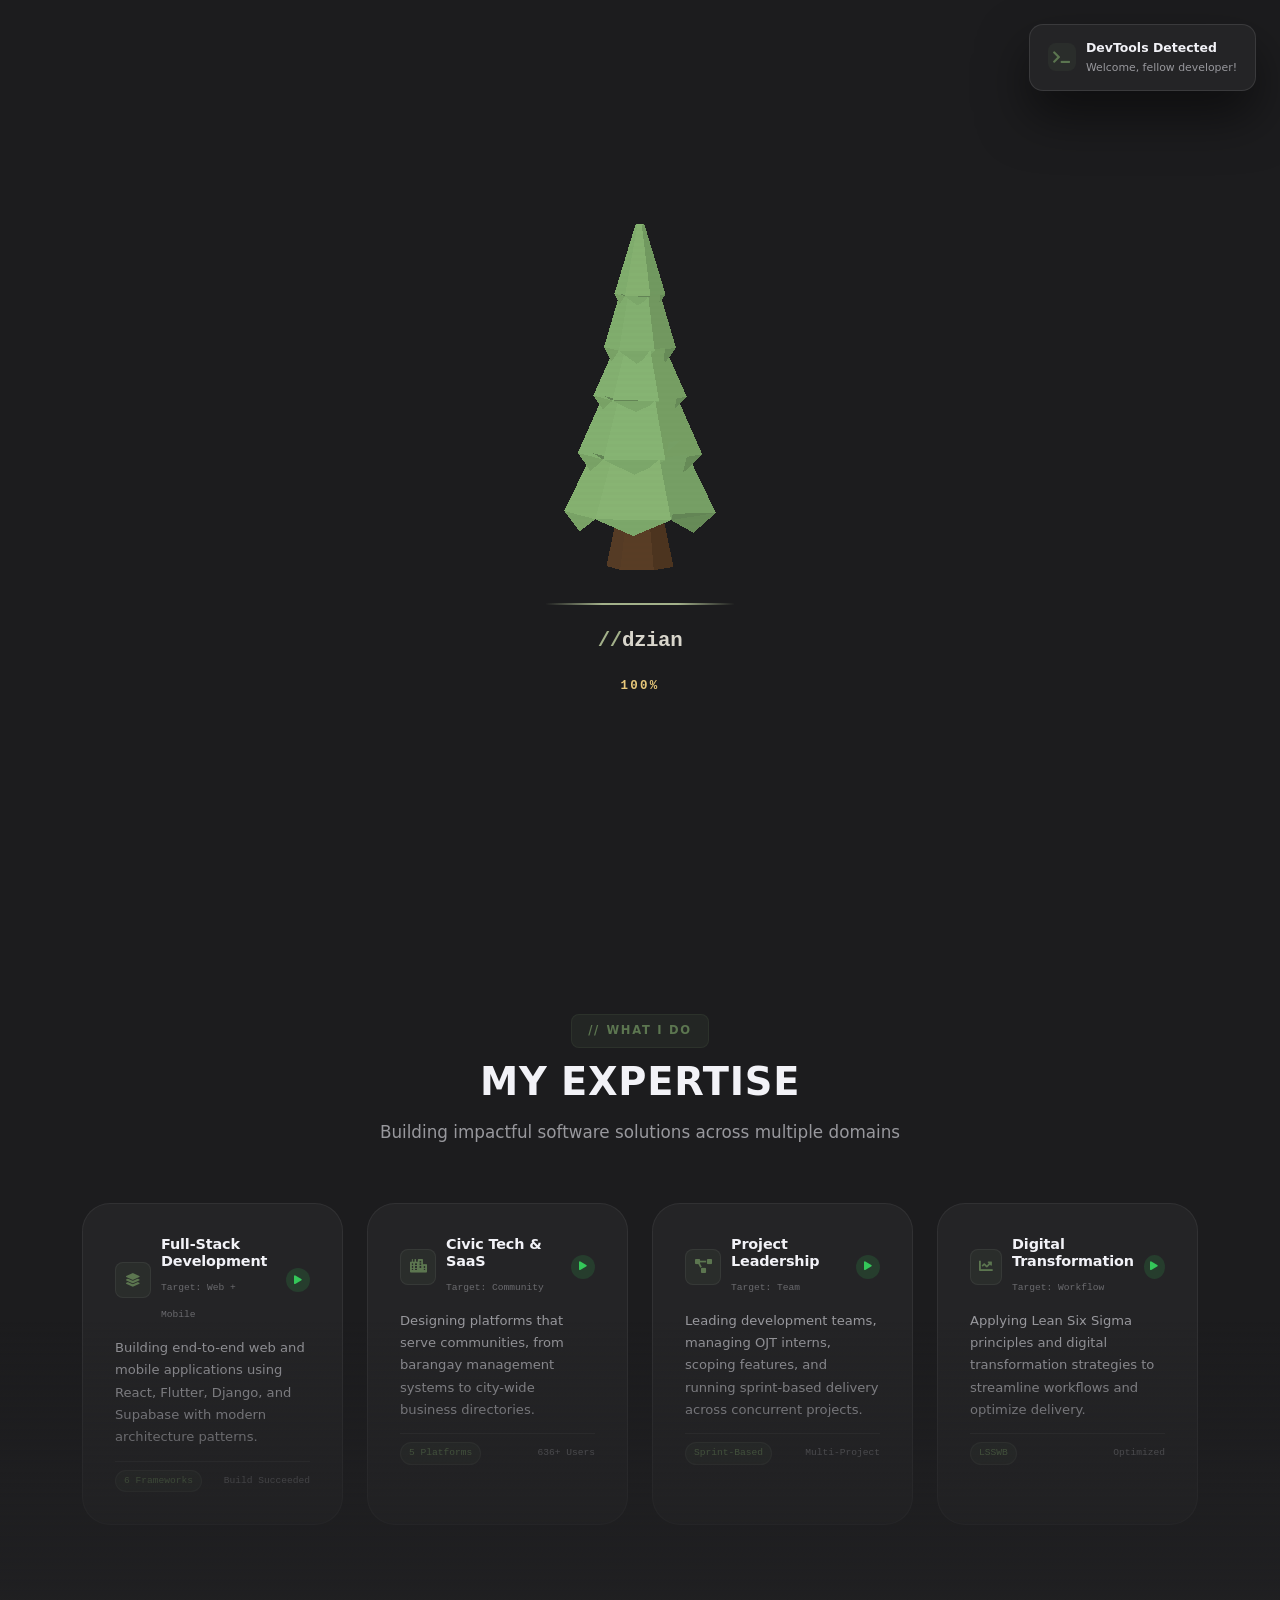
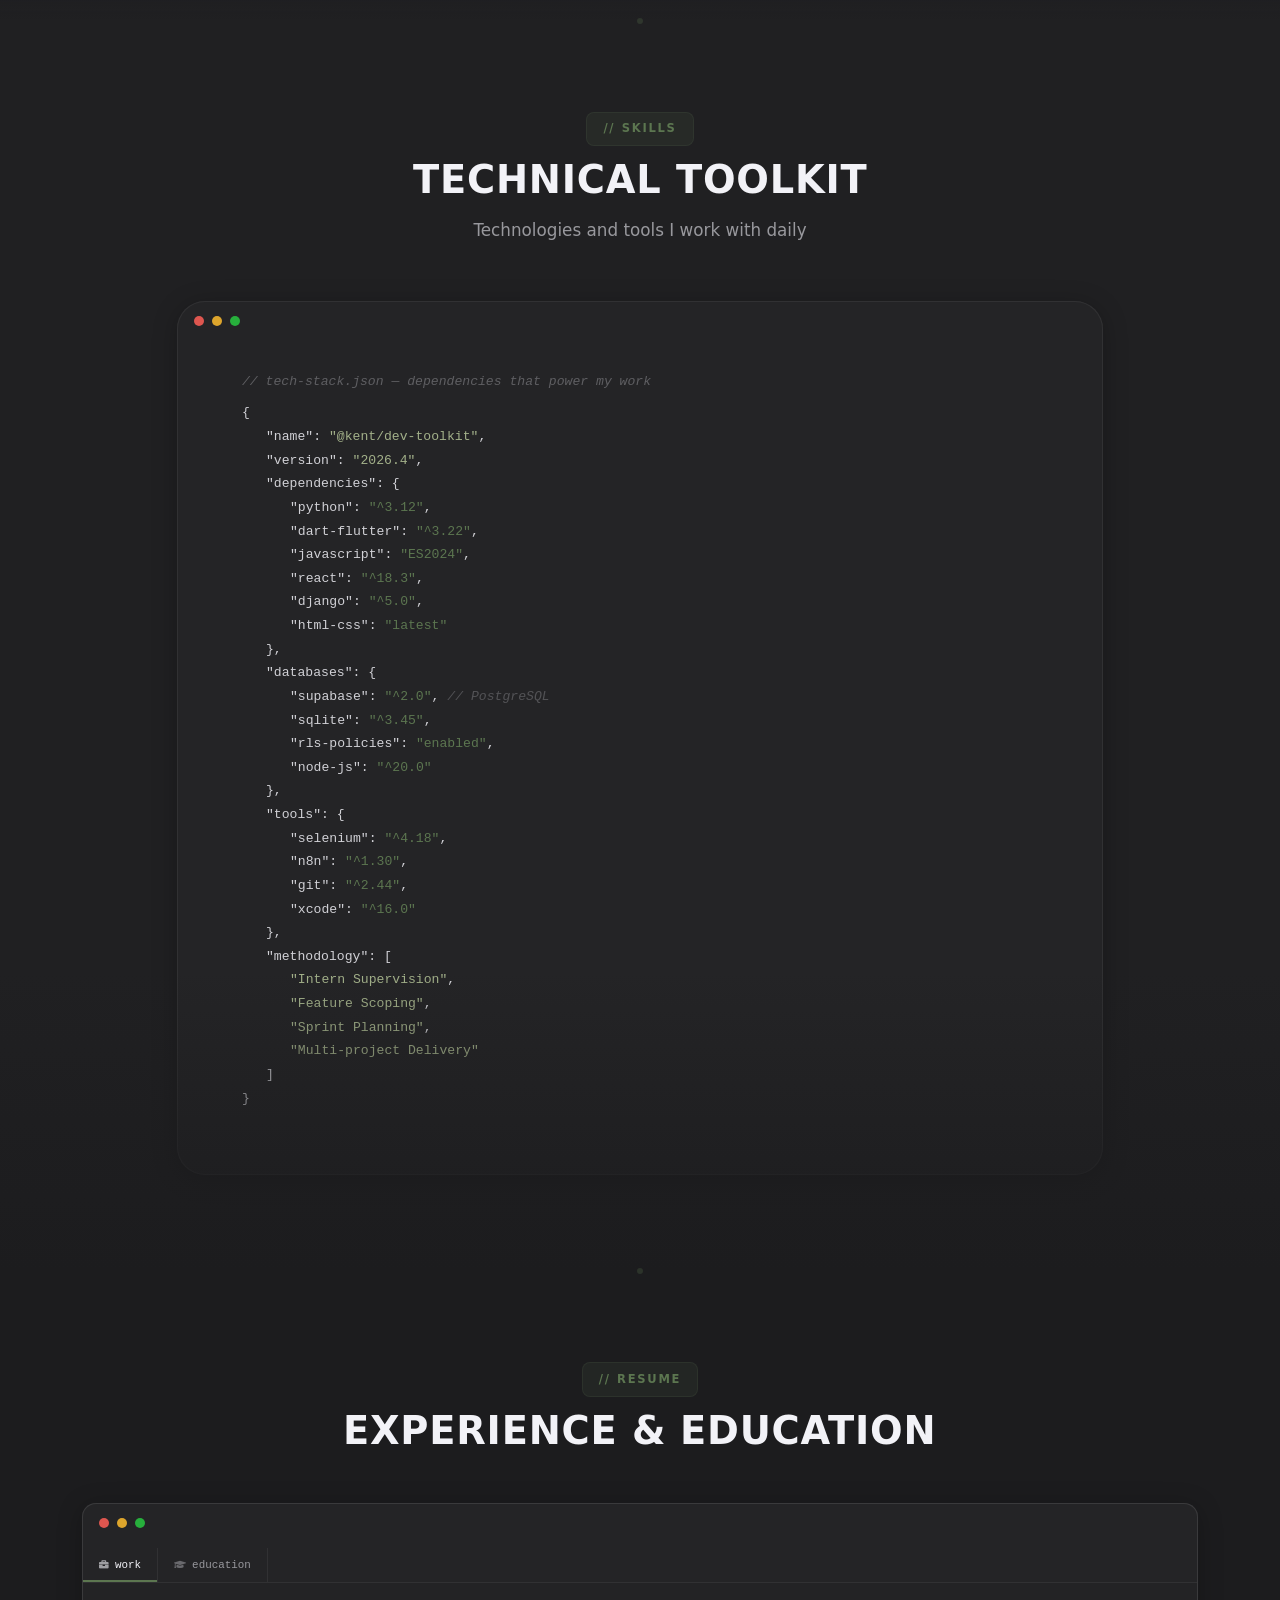
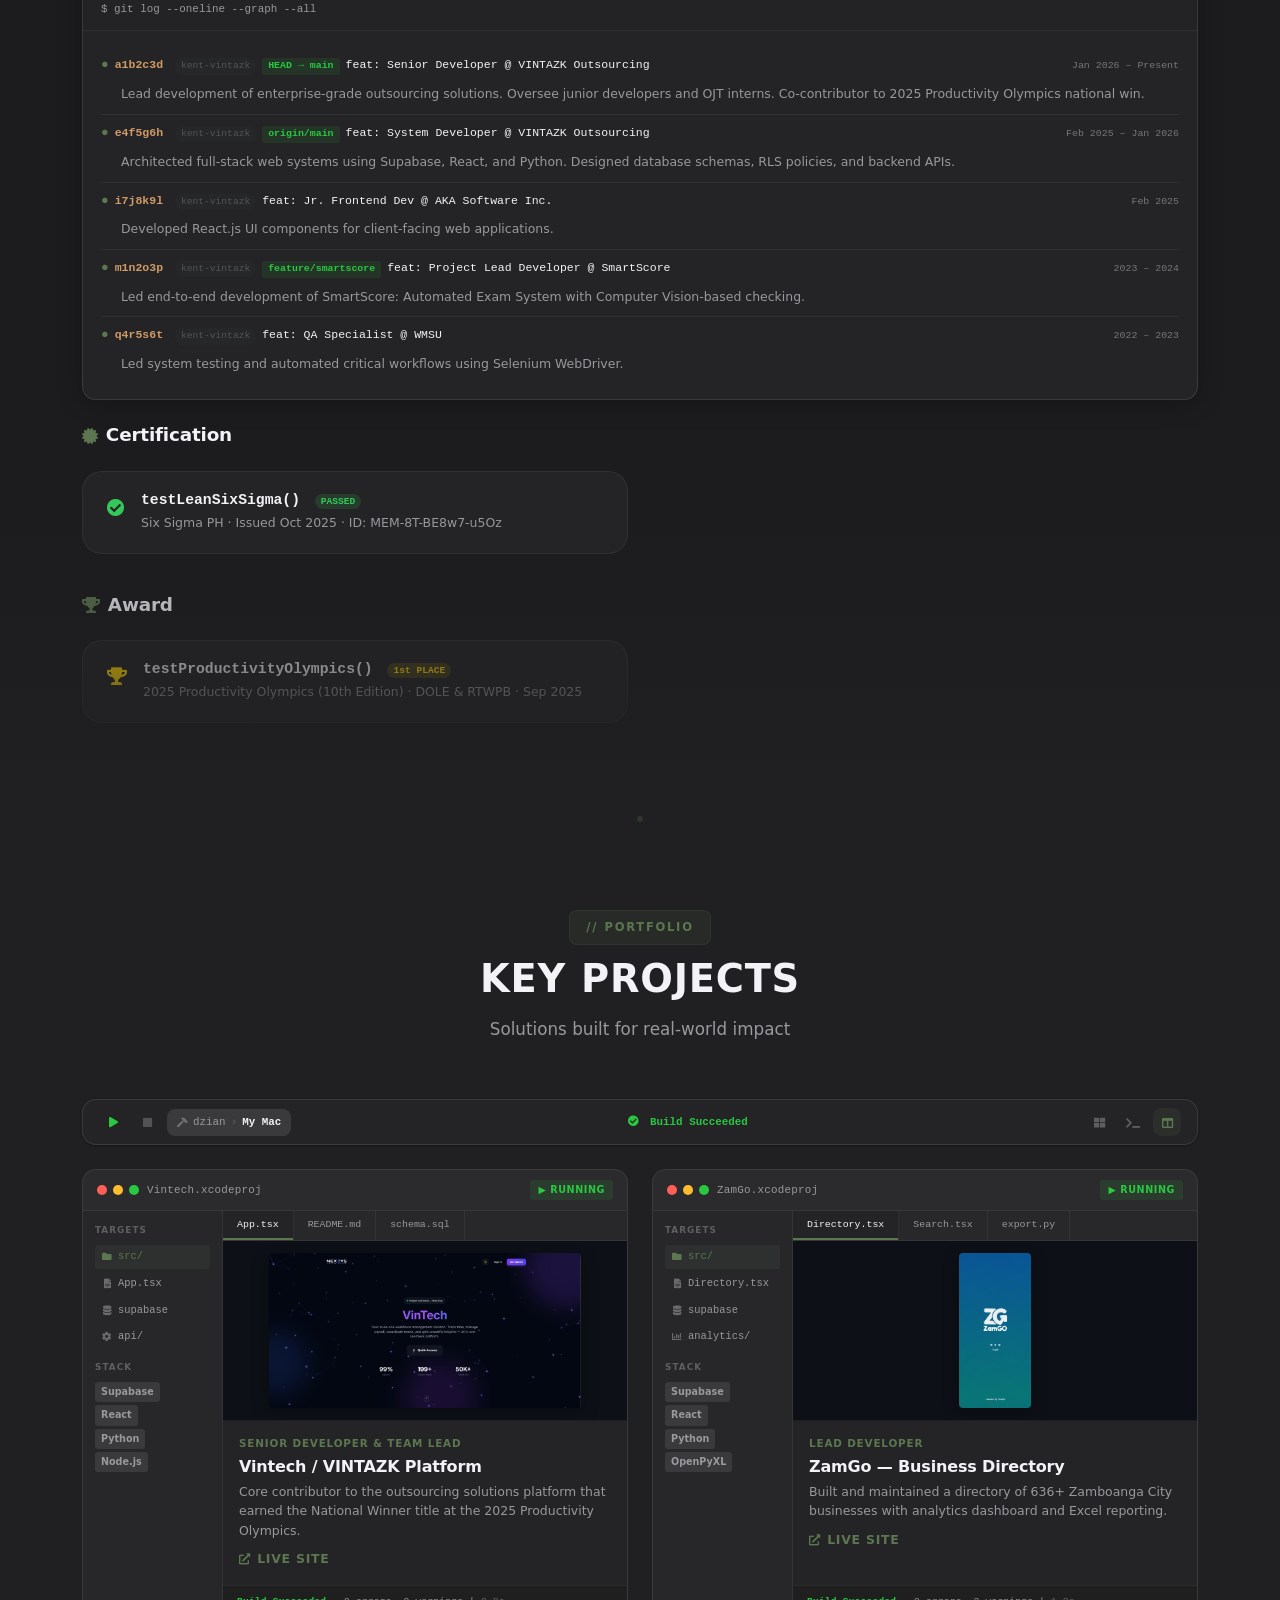
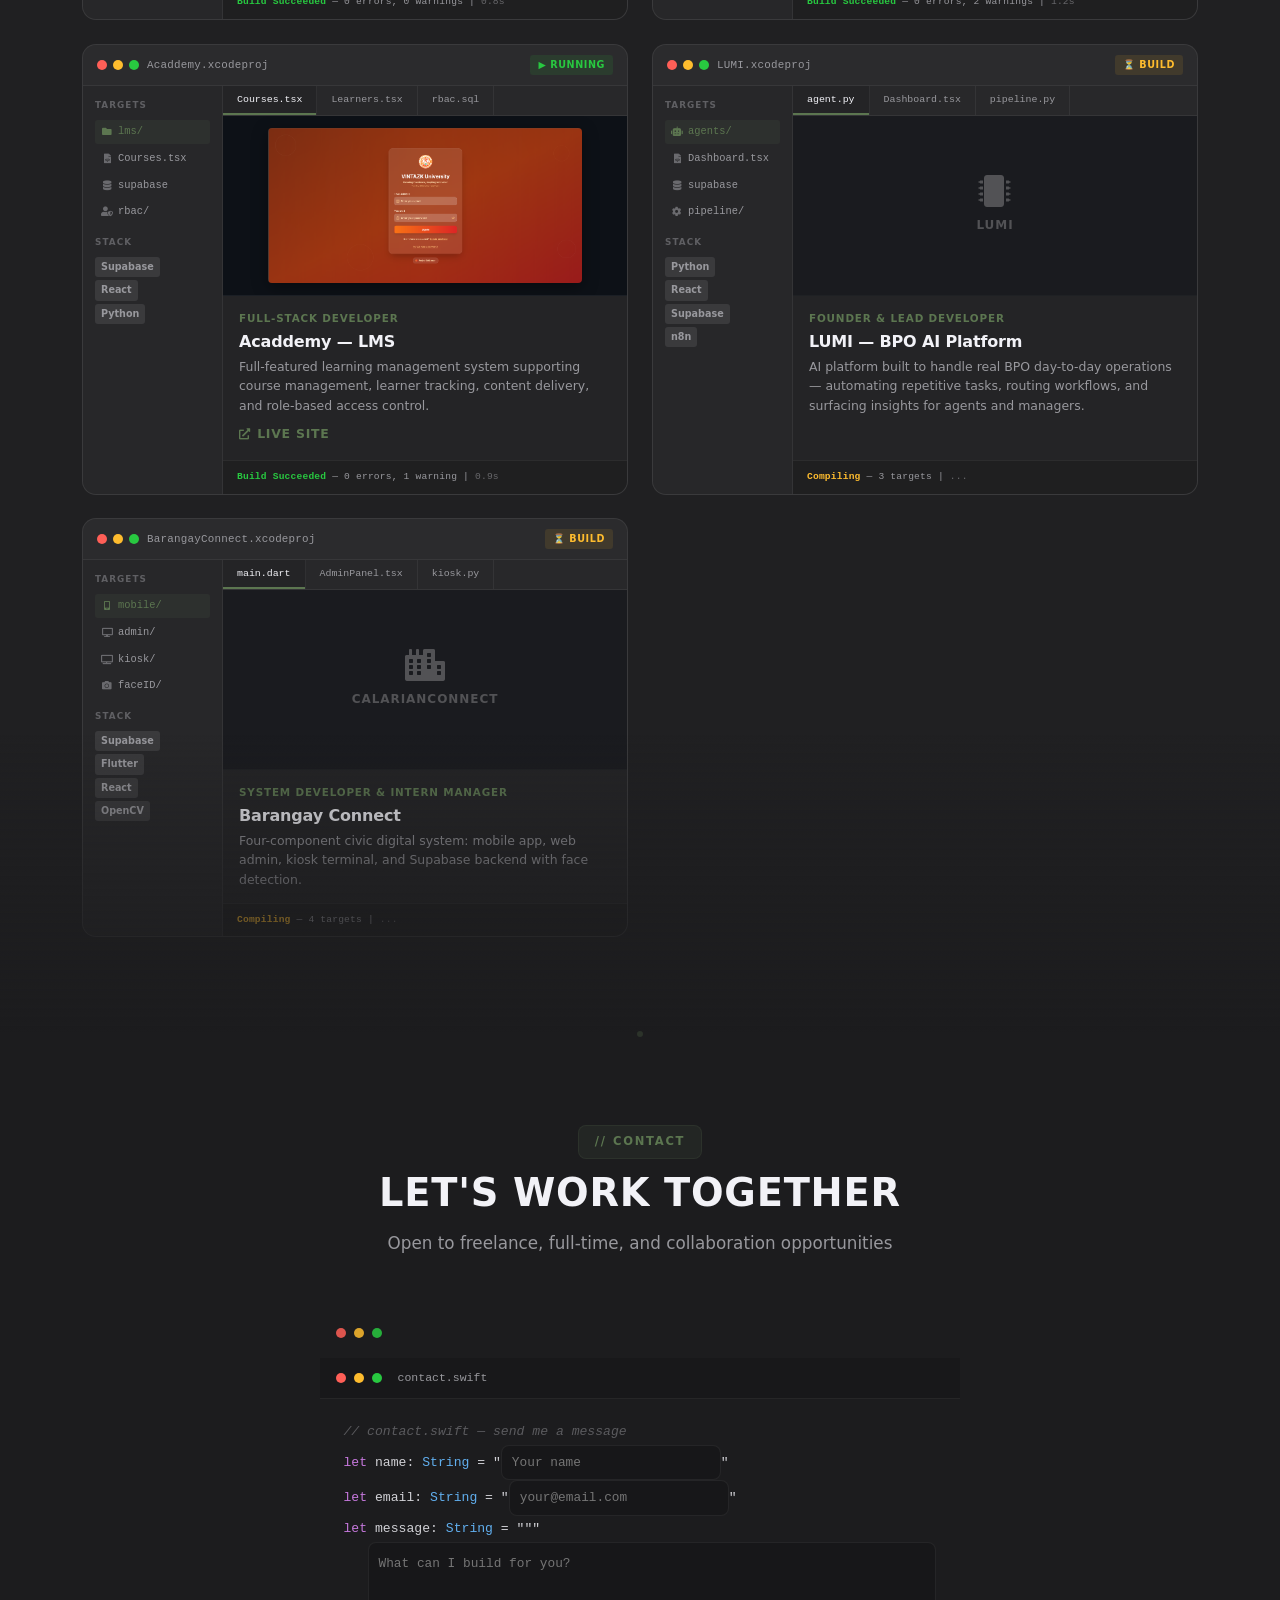
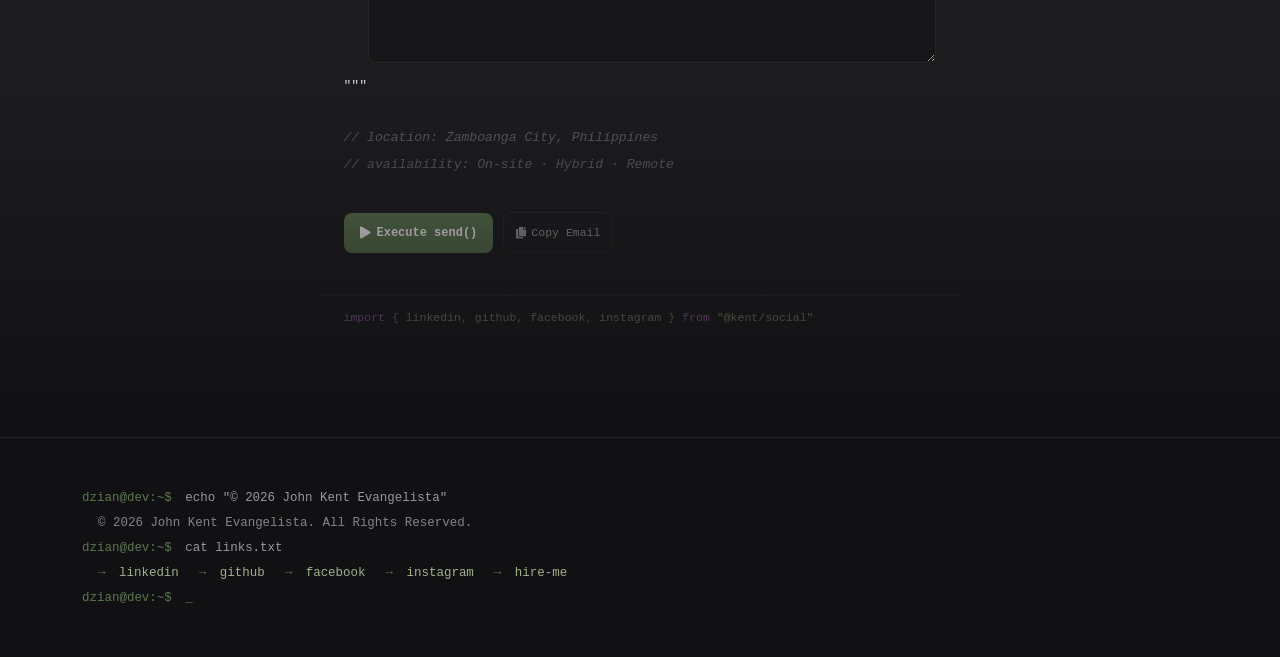
==== index.html @ de679738 "Journal: put the work in the chapter card, drop the clickable book Switched to the card version on t" ====
<!DOCTYPE html>
<html lang="en">

<head>
  <meta charset="UTF-8">
  <meta http-equiv="X-UA-Compatible" content="IE=edge">
  <meta name="viewport" content="width=device-width, initial-scale=1, minimum-scale=1.0, shrink-to-fit=no, viewport-fit=cover">
  <link rel="icon" type="image/svg+xml" href="favicon.svg">
  <title>John Kent Evangelista — Software Developer</title>
  <meta name="author" content="John Kent Evangelista">
  <meta name="description" content="Software Developer specializing in civic tech, SaaS, and digital transformation. Based in Zamboanga City, Philippines.">
  <meta name="referrer" content="strict-origin-when-cross-origin">

  <!-- Safari / iOS — status bar + URL bar color -->
  <meta name="theme-color" content="#1c1c1e" id="themeColor">
  <meta name="apple-mobile-web-app-status-bar-style" content="default">
  <meta http-equiv="Content-Security-Policy" content="default-src 'self' https:; style-src 'self' 'unsafe-inline' https://fonts.googleapis.com; script-src 'self' 'unsafe-inline' https://cdn.jsdelivr.net; font-src 'self' https://fonts.gstatic.com; img-src 'self' data: https:;">

  <!-- Fonts -->
  <link rel="preconnect" href="https://fonts.googleapis.com">
  <link rel="preconnect" href="https://fonts.gstatic.com" crossorigin>
  <link href="https://fonts.googleapis.com/css2?family=Inter:wght@300;400;500;600;700;800;900&display=swap" rel="stylesheet" media="print" onload="this.media='all'">

  <!-- Stylesheets -->
  <link rel="stylesheet" type="text/css" href="vendor/bootstrap/css/bootstrap.min.css" />
  <link rel="stylesheet" type="text/css" href="vendor/font-awesome/css/all.min.css" />
  <link rel="stylesheet" type="text/css" href="css/style.css">
  <!-- OpenGraph -->
  <meta property="og:title" content="John Kent Evangelista — Software Developer">
  <meta property="og:description" content="Building connected systems — civic tech, SaaS, and digital transformation. Based in Zamboanga City, Philippines.">
  <meta property="og:type" content="website">
  <meta property="og:url" content="https://dz1an.github.io/">
  <link rel="canonical" href="https://dz1an.github.io/">
  <meta property="og:image" content="https://dz1an.github.io/images/profile.png">
  <meta property="og:image:width" content="741">
  <meta property="og:image:height" content="685">
  <meta name="twitter:card" content="summary_large_image">
  <meta name="twitter:image" content="https://dz1an.github.io/images/profile.png">
  <meta name="twitter:title" content="John Kent Evangelista — //dzian">
  <meta name="twitter:description" content="Software Developer specializing in civic tech, SaaS, and digital transformation.">
  <!-- Structured data (schema.org Person) -->
  <script type="application/ld+json">
  {
    "@context": "https://schema.org",
    "@type": "Person",
    "name": "John Kent Evangelista",
    "jobTitle": "Software Developer",
    "url": "https://dz1an.github.io/",
    "image": "https://dz1an.github.io/images/profile.png",
    "address": {
      "@type": "PostalAddress",
      "addressLocality": "Zamboanga City",
      "addressCountry": "PH"
    },
    "sameAs": [
      "https://www.linkedin.com/in/john-kent-evangelista-lsswb-482435307/",
      "https://github.com/kent-vintazk",
      "https://www.facebook.com/tabibito12/",
      "https://www.instagram.com/dziannn/"
    ]
  }
  </script>
</head>

<body>

  <!-- Skip to content (keyboard accessibility) -->
  <a class="skip-link" href="#home">Skip to content</a>

  <!-- No-JS fallback: reveal the static page if the loader's JS never runs -->
  <noscript>
    <style>
      body:not(.loaded) { overflow: auto !important; }
      #preloader { display: none !important; }
    </style>
  </noscript>

  <!-- macOS Notification Toast -->
  <div class="mac-toast" id="macToast">
    <div class="mac-toast-icon"><i class="fas fa-check"></i></div>
    <div class="mac-toast-text">
      <span class="mac-toast-title" id="toastTitle">Success</span>
      <span class="mac-toast-sub" id="toastSub">Action completed</span>
    </div>
  </div>

  <!-- Scroll progress bar -->
  <div class="scroll-progress" id="scrollProgress"></div>

  <!-- Code scroll spy (desktop) -->
  <div class="scroll-spy-widget d-none d-xl-flex" id="scrollSpy">
    <span class="spy-comment">// viewing →</span>
    <span class="spy-section" id="spySection">#home</span>
    <span class="spy-line" id="spyLine">ln 1</span>
  </div>

  <!-- Custom cursor (desktop) — Xcode crosshair -->
  <div class="custom-cursor d-none d-lg-block" id="customCursor">
    <div class="xc-cursor" id="xcCursor">
      <!-- Crosshair lines -->
      <span class="xc-h"></span>
      <span class="xc-v"></span>
      <!-- Center dot -->
      <span class="xc-center"></span>
    </div>
    <!-- Coordinate label -->
    <div class="xc-label" id="xcLabel">0, 0</div>
  </div>

  <!-- Cursor glow (desktop) -->
  <div class="cursor-glow d-none d-lg-block"></div>

  <!-- Creative Mode 3D Canvas -->
  <canvas id="creativeCanvas"></canvas>

  <!-- Creative Mode — Scroll-driven Journey -->
  <div class="creative-hud" id="creativeHud">
    <!-- Fixed top bar -->
    <div class="creative-hud-top">
      <span class="creative-hud-brand"><span class="brand-slash">//</span>dzian</span>
      <div class="creative-hud-divider"></div>
      <button class="creative-hud-back" id="creativeBackBtn">
        <i class="fas fa-code"></i> Code Mode
      </button>
    </div>

    <!-- Scroll progress indicator -->
    <div class="creative-scroll-progress" id="creativeProgress"></div>

    <!-- Chapter progress dots -->
    <div class="creative-dots" id="creativeDots">
      <div class="creative-dot active" data-chapter="0"><span>Road</span></div>
      <div class="creative-dot" data-chapter="1"><span>Origin</span></div>
      <div class="creative-dot" data-chapter="2"><span>Camp</span></div>
      <div class="creative-dot" data-chapter="3"><span>Journal</span></div>
      <div class="creative-dot" data-chapter="4"><span>Waypoints</span></div>
      <div class="creative-dot" data-chapter="5"><span>Lights</span></div>
      <div class="creative-dot" data-chapter="6"><span>Tools</span></div>
      <div class="creative-dot" data-chapter="7"><span>Mark</span></div>
      <div class="creative-dot" data-chapter="8"><span>Rising</span></div>
      <div class="creative-dot" data-chapter="9"><span>Continue</span></div>
    </div>

    <!-- Fixed social + mute -->
    <div class="creative-hud-social">
      <button class="creative-mute-btn" id="forestMuteBtn" aria-label="Toggle sound">
        <i class="fas fa-volume-up"></i>
      </button>
      <a href="https://www.linkedin.com/in/john-kent-evangelista-lsswb-482435307/" target="_blank" rel="noopener noreferrer" aria-label="LinkedIn"><i class="fab fa-linkedin-in"></i></a>
      <a href="https://github.com/kent-vintazk" target="_blank" rel="noopener noreferrer" aria-label="GitHub"><i class="fab fa-github"></i></a>
    </div>
    <div class="creative-hud-stats" id="creativeStats">
      <span class="hint-fine">scroll to walk</span>
      <span class="hint-coarse">swipe to walk</span>
      <span class="hint-fine">click the ground — plant a tree</span>
      <span class="hint-coarse">tap the ground — plant a tree</span>
    </div>
    <div class="creative-music-credit">
      <span class="credit-icon"><i class="fas fa-music"></i></span> Music by <a href="https://www.youtube.com/watch?v=pM_yiZyC4dU" target="_blank" rel="noopener noreferrer" style="color: inherit; text-decoration: underline; text-decoration-color: rgba(163,177,138,0.2); pointer-events: auto;">Alex-Productions</a>
      <span aria-hidden="true"> · </span>
      <span class="credit-icon"><i class="fas fa-tree"></i></span> 3D models by <a href="https://kenney.nl" target="_blank" rel="noopener noreferrer" style="color: inherit; text-decoration: underline; text-decoration-color: rgba(163,177,138,0.2); pointer-events: auto;">Kenney</a> (CC0)
    </div>

    <!-- Scroll container — drives the 3D camera -->
    <div class="creative-scroll" id="creativeScroll">

      <!-- Ch 0: The Road -->
      <div class="creative-chapter" data-chapter="0">
        <div class="chapter-content chapter-left">
          <span class="chapter-label">001 / The Road</span>
          <h2>The Road<br>Ahead</h2>
          <p>This trail is my work, laid out end to end. Every lantern ahead is something real — a system somebody uses on an ordinary Tuesday. Walk with me.</p>
          <span class="chapter-scroll-cue"><i class="fas fa-chevron-down"></i> Scroll to walk the path</span>
        </div>
      </div>

      <!-- Ch 1: Origin -->
      <div class="creative-chapter" data-chapter="1">
        <div class="chapter-content chapter-right">
          <span class="chapter-label">002 / Origin</span>
          <h2>Where the<br>Path Began</h2>
          <p>Zamboanga City, and a computer science degree from WMSU. I build for the places big software companies skip — small teams, local offices, people doing real work on thin budgets. That's still the whole idea.</p>
        </div>
      </div>

      <!-- Ch 2: The Rest -->
      <div class="creative-chapter" data-chapter="2">
        <div class="chapter-content chapter-left">
          <span class="chapter-label">003 / Camp</span>
          <h2>The Resting<br>Place</h2>
          <p>This is camp — where the work actually happens. Full-stack: the database, the logic, and the screen someone taps at eight in the morning. I stay until the thing runs without me.</p>
        </div>
      </div>

      <!-- Ch 3: The Journal -->
      <div class="creative-chapter" data-chapter="3">
        <div class="chapter-content chapter-right">
          <span class="chapter-label">004 / The Journal</span>
          <h2>The<br>Journal</h2>
          <p>I measure the work before writing any code — where the hours go, which step everyone dreads. Every entry reads the same way.</p>
          <ul class="jlist">
            <li><b>ZamGo</b><span>Nobody could find local businesses</span><em>636+ indexed, searchable by category</em></li>
            <li><b>Vintech</b><span>The day ran on scattered sheets</span><em>One platform the team runs on</em></li>
            <li><b>Vintazk University</b><span>Training nobody could track</span><em>Courses, progress and proof in one place</em></li>
            <li><b>SmartScore</b><span>Exam papers checked by hand</span><em>A camera reads the sheet and scores it</em></li>
            <li><b>LUMI</b><span>Still being written</span><em>In development</em></li>
          </ul>
        </div>
      </div>

      <!-- Ch 4: First Waypoints -->
      <div class="creative-chapter" data-chapter="4">
        <div class="chapter-content chapter-left">
          <span class="chapter-label">005 / Waypoints</span>
          <h2>First<br>Waypoints</h2>
          <p>Vintech — the outsourcing platform my team runs its day on. ZamGo — a directory of 636+ local businesses people actually search. Both are in daily use. Neither is a demo.</p>
          <div class="chapter-links">
            <a href="https://app.vintech.vintazk.com" target="_blank" rel="noopener noreferrer"><i class="fas fa-external-link-alt"></i> Vintech</a>
            <a href="https://zamgo.vintazk.com" target="_blank" rel="noopener noreferrer"><i class="fas fa-external-link-alt"></i> ZamGo</a>
          </div>
        </div>
      </div>

      <!-- Ch 5: More Light -->
      <div class="creative-chapter" data-chapter="5">
        <div class="chapter-content chapter-right">
          <span class="chapter-label">006 / Light</span>
          <h2>More Light<br>in the Dark</h2>
          <p>Vintazk University for training. Barangay Connect for local government requests. SmartScore for AI-assisted grading. Different problems, one goal every time: fewer forms, faster answers.</p>
        </div>
      </div>

      <!-- Ch 6: Tools -->
      <div class="creative-chapter" data-chapter="6">
        <div class="chapter-content chapter-left">
          <span class="chapter-label">007 / Tools</span>
          <h2>What I Carry<br>With Me</h2>
          <p>React, Supabase, Python, Flutter, Node. I pick tools a small team can still maintain after I hand the keys over. Nothing here was chosen to look impressive on a slide.</p>
        </div>
      </div>

      <!-- Ch 7: The Mark -->
      <div class="creative-chapter" data-chapter="7">
        <div class="chapter-content chapter-center">
          <span class="chapter-label">008 / The Mark</span>
          <h2>A Mark Left<br>Behind</h2>
          <p>2025 Productivity Olympics — National Winner, with the VINTAZK team. That's the trophy on the cairn beside you. It went to a system people use, which is the only kind worth building.</p>
          <div class="chapter-links">
            <a href="https://www.linkedin.com/pulse/zampen-pride-vintazk-outsourcing-triumphs-2025-productivity-4fjdc/" target="_blank" rel="noopener noreferrer"><i class="fab fa-linkedin-in"></i> Read the Story</a>
          </div>
        </div>
      </div>

      <!-- Ch 8: Rising -->
      <div class="creative-chapter" data-chapter="8">
        <div class="chapter-content chapter-right">
          <span class="chapter-label">009 / Rising</span>
          <h2>Rising<br>Above</h2>
          <p>Executive education in digital transformation at the <strong>Asian Institute of Management</strong> — learning to speak the language of the people who decide whether good software ever gets built. Look back from up here and the whole trail is lit.</p>
        </div>
      </div>

      <!-- Ch 9: Continue -->
      <div class="creative-chapter" data-chapter="9">
        <div class="chapter-content chapter-center">
          <span class="chapter-label">010 / Continue</span>
          <h2>The Journey<br>Continues</h2>
          <p>One lantern on this trail is still dark: <strong>LUMI</strong>, in development. There's always another place that needs light — and the next lantern out here could be yours.</p>
          <div class="chapter-cta">
            <a href="main.html" class="creative-cta-btn"><i class="fas fa-arrow-right"></i> Continue to My Main Site</a>
            <a href="#projects" class="creative-cta-outline" id="creativeProjectsBtn"><i class="fas fa-briefcase"></i> View Portfolio</a>
          </div>
        </div>
      </div>

    </div>
  </div>

  <!-- Branded arrival — the pine grows as the site loads, then the curtain lifts -->
  <div id="preloader" aria-hidden="true">
    <div class="pine-loader">
      <div class="pl-mark">
        <!-- The Kenney pine itself, baked to flat SVG facets by
             tools/bake-props/bake-mark.js — same model as the forest, so the
             loader mark and the world are literally the same tree. -->
        <img class="pl-pine pl-pine-base" src="images/mark-pine.svg" alt="" decoding="async">
        <img class="pl-pine pl-pine-fill" id="plFill" src="images/mark-pine.svg" alt="" decoding="async">
        <span class="pl-ff pl-ff1"></span>
        <span class="pl-ff pl-ff2"></span>
      </div>
      <div class="pl-ground" id="plGround"></div>
      <div class="pl-brand"><span class="pl-slash">//</span>dzian</div>
      <div class="pl-pct" id="plPct">0%</div>
    </div>
  </div>

  <!-- Navbar -->
  <nav class="navbar navbar-expand-lg" id="mainNav">
    <div class="container">
      <a class="navbar-brand" href="#home"><span class="brand-slash">//</span>dzian</a>
      <div class="d-flex align-items-center gap-2 order-lg-3">
        <button class="sound-toggle" id="soundToggle" aria-label="Toggle sound">
          <i class="fas fa-volume-up"></i>
        </button>
        <button class="theme-toggle" id="themeToggle" aria-label="Toggle creative mode">
          <span class="toggle-track">
            <span class="toggle-thumb">
              <i class="fas fa-tree icon-sun"></i>
              <i class="fas fa-code icon-moon"></i>
            </span>
          </span>
          <span class="toggle-aftershock" id="toggleAftershock"></span>
        </button>
        <button class="navbar-toggler" type="button" data-bs-toggle="collapse" data-bs-target="#navbarNav"
          aria-controls="navbarNav" aria-expanded="false" aria-label="Toggle navigation">
          <span class="hamburger-lines">
            <span></span>
            <span></span>
            <span></span>
          </span>
        </button>
      </div>
      <div class="collapse navbar-collapse justify-content-center" id="navbarNav">
        <ul class="navbar-nav mx-auto mb-2 mb-lg-0">
          <li class="nav-item"><a class="nav-link active" href="#home">Home</a></li>
          <li class="nav-item"><a class="nav-link" href="#about">About</a></li>
          <li class="nav-item"><a class="nav-link" href="#expertise">Expertise</a></li>
          <li class="nav-item"><a class="nav-link" href="#skills">Skills</a></li>
          <li class="nav-item"><a class="nav-link" href="#resume">Resume</a></li>
          <li class="nav-item"><a class="nav-link" href="#projects">Projects</a></li>
          <li class="nav-item"><a class="nav-link" href="#contact">Contact</a></li>
          <li class="nav-item"><a class="nav-link" href="main.html">Hire Me</a></li>
        </ul>
        <a href="#contact" class="nav-cta magnetic-btn d-none d-lg-inline-block">Let's Talk</a>
      </div>
    </div>
  </nav>

  <!-- Hero Section — Bento Grid Dashboard -->
  <section id="home" class="hero">
    <!-- Particle canvas -->
    <canvas id="particleCanvas"></canvas>
    <!-- Animated mesh background -->
    <div class="hero-bg-mesh">
      <div class="blob blob-1"></div>
      <div class="blob blob-2"></div>
      <div class="blob blob-3"></div>
    </div>

    <div class="container">
      <div class="bento-mega-card mac-window ide-hero">
      <div class="ide-hero-layout">
        <!-- IDE Titlebar -->
        <div class="ide-titlebar">
          <div class="xcode-dots">
            <span class="xcode-dot xcode-dot-red"></span>
            <span class="xcode-dot xcode-dot-yellow"></span>
            <span class="xcode-dot xcode-dot-green"></span>
          </div>
          <span class="ide-filename">dzian.xcworkspace</span>
          <button class="xcode-badge ide-run-btn" id="ideRunBtn" title="Run the forest"><i class="fas fa-play"></i> Build & Run</button>
        </div>

        <!-- IDE Body -->
        <div class="ide-body">
          <!-- LEFT: Sidebar -->
          <div class="ide-sidebar">
            <div class="ide-sidebar-section">
              <div class="xcode-sidebar-label">PROJECT</div>
              <div class="xcode-file active"><i class="fas fa-folder"></i> dzian/</div>
            </div>
            <div class="ide-profile-thumb">
              <img src="images/profile.png" alt="John Kent Evangelista" loading="lazy">
            </div>
            <div class="ide-sidebar-section">
              <div class="xcode-sidebar-label">NAVIGATOR</div>
              <div class="xcode-file"><i class="fas fa-user"></i> about.md</div>
              <div class="xcode-file active"><i class="fas fa-file-code"></i> README.md</div>
              <div class="xcode-file"><i class="fas fa-briefcase"></i> projects/</div>
              <div class="xcode-file"><i class="fas fa-envelope"></i> contact.swift</div>
              <div class="xcode-file ide-forest-file"><i class="fas fa-tree" style="color:#5C7650"></i> forest.js</div>
            </div>
            <div class="ide-sidebar-section">
              <div class="xcode-sidebar-label">LINKS</div>
              <a href="https://www.linkedin.com/in/john-kent-evangelista-lsswb-482435307/" target="_blank" rel="noopener noreferrer" class="xcode-file ide-link"><i class="fab fa-linkedin-in"></i> LinkedIn</a>
              <a href="https://github.com/kent-vintazk" target="_blank" rel="noopener noreferrer" class="xcode-file ide-link"><i class="fab fa-github"></i> GitHub</a>
              <a href="https://www.facebook.com/tabibito12/" target="_blank" rel="noopener noreferrer" class="xcode-file ide-link"><i class="fab fa-facebook-f"></i> Facebook</a>
              <a href="https://www.instagram.com/dziannn/" target="_blank" rel="noopener noreferrer" class="xcode-file ide-link"><i class="fab fa-instagram"></i> Instagram</a>
            </div>
            <div class="ide-sidebar-section">
              <button id="downloadCVButton" class="cv-button magnetic-btn ide-cv-btn"><i class="fas fa-download"></i> Resume.pdf</button>
            </div>
          </div>

          <!-- CENTER: Editor -->
          <div class="ide-main">
            <div class="xcode-tabs" role="tablist" aria-label="Editor files">
              <span class="xcode-tab active" data-tab="readme" id="tab-readme" role="tab" tabindex="0" aria-selected="true" aria-controls="tabReadme">README.md</span>
              <span class="xcode-tab" data-tab="skills" id="tab-skills" role="tab" tabindex="-1" aria-selected="false" aria-controls="tabSkills">skills.json</span>
              <span class="xcode-tab" data-tab="forest" id="tab-forest" role="tab" tabindex="-1" aria-selected="false" aria-controls="tabForest"><i class="fas fa-tree" style="color:#5C7650;font-size:0.6rem;margin-right:3px"></i> forest.js</span>
              <span class="xcode-tab" data-tab="debug" id="tab-debug" role="tab" tabindex="-1" aria-selected="false" aria-controls="tabDebug"><i class="fas fa-bug" style="color:#FF6B6B;font-size:0.6rem;margin-right:3px"></i> debug.js</span>
            </div>
            <!-- Breadcrumb -->
            <div class="ide-breadcrumb" id="ideBreadcrumb">
              <span>dzian</span> <span class="ide-bc-sep">&rsaquo;</span>
              <span>src</span> <span class="ide-bc-sep">&rsaquo;</span>
              <span class="ide-bc-active" id="ideBcFile">README.md</span>
            </div>

            <!-- Tab: README.md -->
            <div class="ide-editor ide-tab-panel active" id="tabReadme" role="tabpanel" tabindex="0" aria-labelledby="tab-readme">
              <div class="ide-comment">// dzian — README.md</div>
              <div class="hero-badge"><span class="pulse-dot"></span> Open to Opportunities</div>
              <h1><span class="name-gradient text-scramble glitch-text" data-text="John Kent">John Kent</span><br><span class="text-scramble glitch-text" data-text="Evangelista">Evangelista</span></h1>
              <p class="credential">LSSWB &mdash; Lean Six Sigma White Belt</p>
              <p class="hero-summary">Results-driven Software Developer building civic tech platforms, SaaS systems, and business directory solutions for VINTAZK Outsourcing.</p>
              <div class="hero-buttons">
                <a href="#projects" class="btn-primary-custom magnetic-btn">View My Work <i class="fas fa-arrow-right"></i></a>
                <a href="#contact" class="btn-outline-custom magnetic-btn">Get in Touch</a>
              </div>
            </div>

            <!-- Tab: skills.json (mini version) -->
            <div class="ide-editor ide-tab-panel" id="tabSkills" style="display:none" role="tabpanel" tabindex="0" aria-labelledby="tab-skills">
              <div class="ide-comment">// dzian — skills.json</div>
              <pre class="ide-code-block">{
  "languages": ["Python", "JavaScript", "Dart"],
  "frameworks": ["React", "Django", "Flutter"],
  "databases": ["Supabase", "PostgreSQL", "SQLite"],
  "tools": ["Git", "Xcode", "n8n", "Selenium"]
}</pre>
            </div>

            <!-- Tab: forest.js (THE CODE FOR THE FOREST) -->
            <div class="ide-editor ide-tab-panel" id="tabForest" style="display:none" role="tabpanel" tabindex="0" aria-labelledby="tab-forest">
              <div class="ide-comment">// forest.js — the code that builds my world</div>
              <pre class="ide-code-block"><span class="code-keyword">import</span> { Scene, Forest, Camp } <span class="code-keyword">from</span> <span class="code-string">"three"</span>;

<span class="code-keyword">const</span> <span class="code-fn">world</span> = <span class="code-keyword">new</span> Scene({
  terrain:   <span class="code-string">"moonlit forest"</span>,
  path:      <span class="code-string">"winding trail"</span>,
  mood:      <span class="code-string">"fireflies"</span>
});

world.<span class="code-fn">add</span>(Camp, {
  tent:      <span class="code-keyword">true</span>,
  campfire:  <span class="code-string">"glowing"</span>,
  bedroll:   <span class="code-keyword">true</span>
});

world.<span class="code-fn">add</span>(Lanterns, [
  <span class="code-string">"Vintech"</span>, <span class="code-string">"ZamGo"</span>, <span class="code-string">"Vintazk Uni"</span>,
  <span class="code-string">"Barangay Connect"</span>, <span class="code-string">"SmartScore"</span>
]);

world.<span class="code-fn">add</span>(Fireflies, [
  <span class="code-string">"React"</span>, <span class="code-string">"Supabase"</span>, <span class="code-string">"Python"</span>,
  <span class="code-string">"Flutter"</span>, <span class="code-string">"Node.js"</span>, <span class="code-string">"Django"</span>
]);

<span class="code-comment">// Press Build & Run to enter the forest →</span>
world.<span class="code-fn">render</span>();</pre>
              <div class="forest-run-prompt">
                <span class="forest-run-hint"><i class="fas fa-play" style="color:#34C759"></i> Press <kbd>&#9654; Build & Run</kbd> in the toolbar or <kbd>Cmd+/</kbd> to execute</span>
              </div>
            </div>

            <!-- Tab: debug.js (THE PUZZLE) -->
            <div class="ide-editor ide-tab-panel" id="tabDebug" style="display:none" role="tabpanel" tabindex="0" aria-labelledby="tab-debug">
              <div class="ide-comment">// debug.js — Can you fix the bug?</div>
              <div class="ide-comment">// This function should return "Hello, World!"</div>
              <div class="ide-comment">// but something is wrong. Fix it below.</div>
              <pre class="ide-code-block debug-code"><span class="code-keyword">function</span> <span class="code-fn">greet</span>() {
  <span class="code-keyword">const</span> message = <span class="code-string">"Hello, "</span> + <span class="code-string">"World"</span>
  <span class="code-keyword">return</span> message<span class="code-error">;</span>
}

<span class="code-comment">// Expected output: "Hello, World!"</span>
<span class="code-comment">// Actual output:   "Hello, World"</span>
<span class="code-comment">// What's the missing character?</span></pre>
              <div class="debug-prompt">
                <label class="debug-label"><i class="fas fa-terminal"></i> Fix: type the missing character</label>
                <div class="debug-input-row">
                  <input type="text" class="debug-input" id="debugInput" placeholder='Type your answer...' maxlength="5" autocomplete="off" spellcheck="false">
                  <button class="debug-submit" id="debugSubmit"><i class="fas fa-play"></i> Run</button>
                </div>
                <div class="debug-result" id="debugResult"></div>
              </div>
            </div>

            <!-- Status bar -->
            <div class="ide-statusbar" id="ideStatusbar">
              <span><i class="fas fa-code-branch"></i> main</span>
              <span id="ideErrors"><i class="fas fa-check-circle"></i> 0 errors</span>
              <span>UTF-8</span>
              <span>Ln 1, Col 1</span>
            </div>
          </div>

          <!-- RIGHT: Inspector -->
          <div class="ide-inspector">
            <div class="xcode-sidebar-label">INSPECTOR</div>
            <div class="ide-metric">
              <div class="ide-metric-value count-up" data-target="10" data-suffix="+">0</div>
              <div class="ide-metric-label">Projects</div>
            </div>
            <div class="ide-metric">
              <div class="ide-metric-value count-up" data-target="636" data-suffix="+">0</div>
              <div class="ide-metric-label">Businesses Indexed</div>
            </div>
            <div class="ide-metric">
              <div class="ide-metric-value">1st</div>
              <div class="ide-metric-label">National</div>
            </div>
            <div class="ide-inspector-divider"></div>
            <div class="ide-award">
              <span class="badge-icon icon-trophy"><i class="fas fa-trophy"></i></span>
              <div>
                <div class="bento-award-title">National Winner</div>
                <div class="bento-award-sub">2025 Productivity Olympics</div>
              </div>
            </div>
            <div class="ide-inspector-divider"></div>
            <div class="xcode-sidebar-label">FRAMEWORKS</div>
            <div class="ide-frameworks">
              <span class="skill-tag">Python</span>
              <span class="skill-tag">Flutter</span>
              <span class="skill-tag">React</span>
              <span class="skill-tag">Django</span>
              <span class="skill-tag">Supabase</span>
              <span class="skill-tag">Node.js</span>
              <span class="skill-tag">Xcode</span>
            </div>
            <div class="ide-inspector-divider"></div>
            <div class="ide-location"><i class="fas fa-map-marker-alt"></i> Zamboanga City, PH</div>
          </div>
        </div>

        <!-- Mobile-only header (hidden on desktop) -->
        <div class="ide-mobile-header d-lg-none">
          <img src="images/profile.png" alt="John Kent" class="ide-mobile-avatar" loading="lazy">
          <div class="ide-mobile-info">
            <h4>John Kent Evangelista</h4>
            <div class="about-location"><i class="fas fa-map-marker-alt"></i> Zamboanga City, PH</div>
          </div>
          <div class="ide-mobile-social">
            <a href="https://www.linkedin.com/in/john-kent-evangelista-lsswb-482435307/" target="_blank" rel="noopener noreferrer" aria-label="LinkedIn"><i class="fab fa-linkedin-in"></i></a>
            <a href="https://github.com/kent-vintazk" target="_blank" rel="noopener noreferrer" aria-label="GitHub"><i class="fab fa-github"></i></a>
            <button class="ide-mobile-cv" onclick="document.getElementById('downloadCVButton').click()" aria-label="Download CV"><i class="fas fa-download"></i></button>
          </div>
        </div>

        <!-- Console -->
        <div class="ide-console">
          <div class="ide-console-tab"><i class="fas fa-terminal"></i> Console</div>
          <div class="xc-console-line">
            <span class="xc-prompt">$</span>
            <span class="xc-cmd-text">./kent --role</span>
            <span class="xc-output"><span class="typing"></span></span>
          </div>
        </div>
      </div>
      </div>
    </div>
  </section>

  <!-- About anchor (content merged into hero bento) -->
  <div id="about"></div>

  <!-- Expertise Section -->
  <section id="expertise" class="section section-divider section-divider-first" data-annotation="// line 42 — expertise.swift">
    <div class="container">
      <div class="text-center mb-5 reveal">
        <span class="section-badge">What I Do</span>
        <h2 class="section-title">My Expertise</h2>
        <p class="section-subtitle">Building impactful software solutions across multiple domains</p>
      </div>
      <div class="row g-4">
        <div class="col-md-6 col-lg-3 reveal reveal-delay-1">
            <div class="expertise-card tilt-card xcode-target">
              <div class="xt-header">
                <span class="xt-icon"><i class="fas fa-layer-group"></i></span>
                <div class="xt-meta">
                  <h5>Full-Stack Development</h5>
                  <span class="xt-scheme">Target: Web + Mobile</span>
                </div>
                <span class="xt-status xt-status-active"><i class="fas fa-play"></i></span>
              </div>
              <p>Building end-to-end web and mobile applications using React, Flutter, Django, and Supabase with modern architecture patterns.</p>
              <div class="xt-footer"><span class="xt-badge">6 Frameworks</span><span class="xt-build">Build Succeeded</span></div>
            </div>
        </div>
        <div class="col-md-6 col-lg-3 reveal reveal-delay-2">
            <div class="expertise-card tilt-card xcode-target">
              <div class="xt-header">
                <span class="xt-icon"><i class="fas fa-city"></i></span>
                <div class="xt-meta">
                  <h5>Civic Tech & SaaS</h5>
                  <span class="xt-scheme">Target: Community</span>
                </div>
                <span class="xt-status xt-status-active"><i class="fas fa-play"></i></span>
              </div>
              <p>Designing platforms that serve communities, from barangay management systems to city-wide business directories.</p>
              <div class="xt-footer"><span class="xt-badge">5 Platforms</span><span class="xt-build">636+ Users</span></div>
            </div>
        </div>
        <div class="col-md-6 col-lg-3 reveal reveal-delay-3">
            <div class="expertise-card tilt-card xcode-target">
              <div class="xt-header">
                <span class="xt-icon"><i class="fas fa-project-diagram"></i></span>
                <div class="xt-meta">
                  <h5>Project Leadership</h5>
                  <span class="xt-scheme">Target: Team</span>
                </div>
                <span class="xt-status xt-status-active"><i class="fas fa-play"></i></span>
              </div>
              <p>Leading development teams, managing OJT interns, scoping features, and running sprint-based delivery across concurrent projects.</p>
              <div class="xt-footer"><span class="xt-badge">Sprint-Based</span><span class="xt-build">Multi-Project</span></div>
            </div>
        </div>
        <div class="col-md-6 col-lg-3 reveal reveal-delay-4">
            <div class="expertise-card tilt-card xcode-target">
              <div class="xt-header">
                <span class="xt-icon"><i class="fas fa-chart-line"></i></span>
                <div class="xt-meta">
                  <h5>Digital Transformation</h5>
                  <span class="xt-scheme">Target: Workflow</span>
                </div>
                <span class="xt-status xt-status-active"><i class="fas fa-play"></i></span>
              </div>
              <p>Applying Lean Six Sigma principles and digital transformation strategies to streamline workflows and optimize delivery.</p>
              <div class="xt-footer"><span class="xt-badge">LSSWB</span><span class="xt-build">Optimized</span></div>
            </div>
        </div>
      </div>
    </div>
  </section>

  <div class="section-connector"><span></span></div>

  <!-- Skills Section -->
  <section id="skills" class="section section-bg-alt section-divider section-divider-alt" data-annotation="// line 98 — dependencies.json">
    <div class="container">
      <div class="text-center mb-5 reveal">
        <span class="section-badge">Skills</span>
        <h2 class="section-title">Technical Toolkit</h2>
        <p class="section-subtitle">Technologies and tools I work with daily</p>
      </div>
      <div class="row justify-content-center">
        <div class="col-lg-10">
          <div class="skills-container mac-window reveal">
            <div class="pkg-json">
              <div class="pkg-line pkg-comment">// tech-stack.json — dependencies that power my work</div>
              <div class="pkg-line">{</div>
              <div class="pkg-line pkg-indent">"name": <span class="pkg-string">"@kent/dev-toolkit"</span>,</div>
              <div class="pkg-line pkg-indent">"version": <span class="pkg-string">"2026.4"</span>,</div>
              <div class="pkg-line pkg-indent">"dependencies": {</div>
              <div class="pkg-line pkg-indent2">"python": <span class="pkg-version">"^3.12"</span>,</div>
              <div class="pkg-line pkg-indent2">"dart-flutter": <span class="pkg-version">"^3.22"</span>,</div>
              <div class="pkg-line pkg-indent2">"javascript": <span class="pkg-version">"ES2024"</span>,</div>
              <div class="pkg-line pkg-indent2">"react": <span class="pkg-version">"^18.3"</span>,</div>
              <div class="pkg-line pkg-indent2">"django": <span class="pkg-version">"^5.0"</span>,</div>
              <div class="pkg-line pkg-indent2">"html-css": <span class="pkg-version">"latest"</span></div>
              <div class="pkg-line pkg-indent">},</div>
              <div class="pkg-line pkg-indent">"databases": {</div>
              <div class="pkg-line pkg-indent2">"supabase": <span class="pkg-version">"^2.0"</span>, <span class="pkg-comment-inline">// PostgreSQL</span></div>
              <div class="pkg-line pkg-indent2">"sqlite": <span class="pkg-version">"^3.45"</span>,</div>
              <div class="pkg-line pkg-indent2">"rls-policies": <span class="pkg-version">"enabled"</span>,</div>
              <div class="pkg-line pkg-indent2">"node-js": <span class="pkg-version">"^20.0"</span></div>
              <div class="pkg-line pkg-indent">},</div>
              <div class="pkg-line pkg-indent">"tools": {</div>
              <div class="pkg-line pkg-indent2">"selenium": <span class="pkg-version">"^4.18"</span>,</div>
              <div class="pkg-line pkg-indent2">"n8n": <span class="pkg-version">"^1.30"</span>,</div>
              <div class="pkg-line pkg-indent2">"git": <span class="pkg-version">"^2.44"</span>,</div>
              <div class="pkg-line pkg-indent2">"xcode": <span class="pkg-version">"^16.0"</span></div>
              <div class="pkg-line pkg-indent">},</div>
              <div class="pkg-line pkg-indent">"methodology": [</div>
              <div class="pkg-line pkg-indent2"><span class="pkg-string">"Intern Supervision"</span>,</div>
              <div class="pkg-line pkg-indent2"><span class="pkg-string">"Feature Scoping"</span>,</div>
              <div class="pkg-line pkg-indent2"><span class="pkg-string">"Sprint Planning"</span>,</div>
              <div class="pkg-line pkg-indent2"><span class="pkg-string">"Multi-project Delivery"</span></div>
              <div class="pkg-line pkg-indent">]</div>
              <div class="pkg-line">}</div>
            </div>
          </div>
        </div>
      </div>
    </div>
  </section>

  <div class="section-connector"><span></span></div>

  <!-- Resume Section -->
  <section id="resume" class="section section-divider" data-annotation="// line 156 — git log">
    <div class="container">
      <div class="text-center mb-5 reveal">
        <span class="section-badge">Resume</span>
        <h2 class="section-title">Experience & Education</h2>
      </div>
      <!-- Git log terminal -->
      <div class="git-log-terminal mac-window reveal">
        <div class="git-log-tabs">
          <span class="git-tab active"><i class="fas fa-briefcase"></i> work</span>
          <span class="git-tab" data-tab="edu"><i class="fas fa-graduation-cap"></i> education</span>
        </div>
        <div class="git-log-header">
          <span class="git-cmd">$ git log --oneline --graph --all</span>
        </div>
        <div class="git-log-body">
          <!-- Work Experience -->
          <div class="git-log-group" id="gitWork">
            <div class="git-commit">
              <span class="git-graph">●</span>
              <span class="git-hash">a1b2c3d</span>
              <span class="git-blame">kent-vintazk</span>
              <span class="git-branch">HEAD → main</span>
              <span class="git-msg">feat: Senior Developer @ VINTAZK Outsourcing</span>
              <span class="git-date">Jan 2026 – Present</span>
              <div class="git-detail">Lead development of enterprise-grade outsourcing solutions. Oversee junior developers and OJT interns. Co-contributor to 2025 Productivity Olympics national win.</div>
            </div>
            <div class="git-commit">
              <span class="git-graph">●</span>
              <span class="git-hash">e4f5g6h</span>
              <span class="git-blame">kent-vintazk</span>
              <span class="git-branch">origin/main</span>
              <span class="git-msg">feat: System Developer @ VINTAZK Outsourcing</span>
              <span class="git-date">Feb 2025 – Jan 2026</span>
              <div class="git-detail">Architected full-stack web systems using Supabase, React, and Python. Designed database schemas, RLS policies, and backend APIs.</div>
            </div>
            <div class="git-commit">
              <span class="git-graph">●</span>
              <span class="git-hash">i7j8k9l</span>
              <span class="git-blame">kent-vintazk</span>
              <span class="git-msg">feat: Jr. Frontend Dev @ AKA Software Inc.</span>
              <span class="git-date">Feb 2025</span>
              <div class="git-detail">Developed React.js UI components for client-facing web applications.</div>
            </div>
            <div class="git-commit">
              <span class="git-graph">●</span>
              <span class="git-hash">m1n2o3p</span>
              <span class="git-blame">kent-vintazk</span>
              <span class="git-branch">feature/smartscore</span>
              <span class="git-msg">feat: Project Lead Developer @ SmartScore</span>
              <span class="git-date">2023 – 2024</span>
              <div class="git-detail">Led end-to-end development of SmartScore: Automated Exam System with Computer Vision-based checking.</div>
            </div>
            <div class="git-commit">
              <span class="git-graph">●</span>
              <span class="git-hash">q4r5s6t</span>
              <span class="git-blame">kent-vintazk</span>
              <span class="git-msg">feat: QA Specialist @ WMSU</span>
              <span class="git-date">2022 – 2023</span>
              <div class="git-detail">Led system testing and automated critical workflows using Selenium WebDriver.</div>
            </div>
          </div>

          <!-- Education -->
          <div class="git-log-group" id="gitEdu" style="display:none;">
            <div class="git-commit">
              <span class="git-graph">●</span>
              <span class="git-hash">u7v8w9x</span>
              <span class="git-blame">kent-vintazk</span>
              <span class="git-branch">HEAD → edu</span>
              <span class="git-msg">feat: Executive Education — Digital Transformation</span>
              <span class="git-date">Sep – Oct 2025</span>
              <div class="git-detail">Asian Institute of Management (AIM) — #1 business school in the Philippines. Executive course in Digital Transformation and Business Strategy.</div>
            </div>
            <div class="git-commit">
              <span class="git-graph">●</span>
              <span class="git-hash">y1z2a3b</span>
              <span class="git-blame">kent-vintazk</span>
              <span class="git-msg">feat: Bachelor of Computer Science</span>
              <span class="git-date">2020 – 2024</span>
              <div class="git-detail">Western Mindanao State University. Thesis: SmartScore — Automated Exam System with Computer Vision.</div>
            </div>
          </div>
        </div>
      </div>

      <div class="row mt-4">
        <!-- Certs + Awards -->
        <div class="col-lg-6 reveal reveal-delay-2">
          <div class="resume-subsection">
            <h4 class="resume-heading"><i class="fas fa-certificate"></i> Certification</h4>
            <div class="cert-card xctest-result">
              <span class="xctest-pass"><i class="fas fa-check-circle"></i></span>
              <div>
                <h6>testLeanSixSigma() <span class="xctest-status">PASSED</span></h6>
                <p>Six Sigma PH &middot; Issued Oct 2025 &middot; ID: MEM-8T-BE8w7-u5Oz</p>
              </div>
            </div>
          </div>

          <div class="resume-subsection mt-3">
            <h4 class="resume-heading"><i class="fas fa-trophy"></i> Award</h4>
            <div class="award-card xctest-result">
              <span class="xctest-pass xctest-gold"><i class="fas fa-trophy"></i></span>
              <div>
                <h6>testProductivityOlympics() <span class="xctest-status xctest-gold-text">1st PLACE</span></h6>
                <p>2025 Productivity Olympics (10th Edition) &middot; DOLE & RTWPB &middot; Sep 2025</p>
              </div>
            </div>
          </div>
        </div>
      </div>
    </div>
  </section>

  <div class="section-connector"><span></span></div>

  <!-- Projects Section -->
  <section id="projects" class="section section-bg-alt section-divider section-divider-alt" data-annotation="// line 210 — build targets">
    <div class="container">
      <div class="text-center mb-5 reveal">
        <span class="section-badge">Portfolio</span>
        <h2 class="section-title">Key Projects</h2>
        <p class="section-subtitle">Solutions built for real-world impact</p>
      </div>
      <!-- Xcode Toolbar -->
      <div class="xcode-toolbar reveal" data-parallax="0.08">
        <div class="xcode-toolbar-left">
          <button class="xcode-tb-btn xcode-tb-play"><i class="fas fa-play"></i></button>
          <button class="xcode-tb-btn xcode-tb-stop"><i class="fas fa-stop"></i></button>
          <div class="xcode-tb-scheme">
            <i class="fas fa-hammer"></i>
            <span>dzian</span>
            <span class="xcode-tb-chevron">›</span>
            <span class="xcode-tb-device">My Mac</span>
          </div>
        </div>
        <div class="xcode-toolbar-center">
          <span class="xcode-tb-status"><i class="fas fa-check-circle"></i> Build Succeeded</span>
        </div>
        <div class="xcode-toolbar-right">
          <button class="xcode-tb-icon"><i class="fas fa-th-large"></i></button>
          <button class="xcode-tb-icon"><i class="fas fa-terminal"></i></button>
          <button class="xcode-tb-icon active"><i class="fas fa-columns"></i></button>
        </div>
      </div>

      <div class="projects-grid">

        <!-- Vintech — LIVE -->
        <div class="xcode-card tilt-card reveal reveal-delay-1">
          <div class="xcode-titlebar">
            <div class="xcode-dots">
              <span class="xcode-dot xcode-dot-red"></span>
              <span class="xcode-dot xcode-dot-yellow"></span>
              <span class="xcode-dot xcode-dot-green"></span>
            </div>
            <span class="xcode-filename">Vintech.xcodeproj</span>
            <span class="xcode-badge">▶ Running</span>
          </div>
          <div class="xcode-body">
            <div class="xcode-sidebar">
              <div class="xcode-sidebar-label">TARGETS</div>
              <div class="xcode-file active"><i class="fas fa-folder"></i> src/</div>
              <div class="xcode-file"><i class="fas fa-file-code"></i> App.tsx</div>
              <div class="xcode-file"><i class="fas fa-database"></i> supabase</div>
              <div class="xcode-file"><i class="fas fa-cog"></i> api/</div>
              <div class="xcode-sidebar-label">STACK</div>
              <div class="xcode-tag">Supabase</div>
              <div class="xcode-tag">React</div>
              <div class="xcode-tag">Python</div>
              <div class="xcode-tag">Node.js</div>
            </div>
            <div class="xcode-main">
              <div class="xcode-tabs">
                <span class="xcode-tab active">App.tsx</span>
                <span class="xcode-tab">README.md</span>
                <span class="xcode-tab">schema.sql</span>
              </div>
              <div class="xcode-preview">
                <img src="images/vintech.png" alt="Vintech Platform" loading="lazy">
              </div>
              <div class="xcode-info">
                <div class="xcode-role">Senior Developer & Team Lead</div>
                <h4>Vintech / VINTAZK Platform</h4>
                <p>Core contributor to the outsourcing solutions platform that earned the National Winner title at the 2025 Productivity Olympics.</p>
                <a href="https://app.vintech.vintazk.com" target="_blank" rel="noopener noreferrer" class="project-link"><i class="fas fa-external-link-alt"></i> Live Site</a>
              </div>
              <div class="xcode-console">
                <span class="xc-ok">Build Succeeded</span> — 0 errors, 0 warnings | <span class="xc-time">0.8s</span>
              </div>
            </div>
          </div>
        </div>

        <!-- ZamGo — LIVE -->
        <div class="xcode-card tilt-card reveal reveal-delay-2">
          <div class="xcode-titlebar">
            <div class="xcode-dots">
              <span class="xcode-dot xcode-dot-red"></span>
              <span class="xcode-dot xcode-dot-yellow"></span>
              <span class="xcode-dot xcode-dot-green"></span>
            </div>
            <span class="xcode-filename">ZamGo.xcodeproj</span>
            <span class="xcode-badge">▶ Running</span>
          </div>
          <div class="xcode-body">
            <div class="xcode-sidebar">
              <div class="xcode-sidebar-label">TARGETS</div>
              <div class="xcode-file active"><i class="fas fa-folder"></i> src/</div>
              <div class="xcode-file"><i class="fas fa-file-code"></i> Directory.tsx</div>
              <div class="xcode-file"><i class="fas fa-database"></i> supabase</div>
              <div class="xcode-file"><i class="fas fa-chart-bar"></i> analytics/</div>
              <div class="xcode-sidebar-label">STACK</div>
              <div class="xcode-tag">Supabase</div>
              <div class="xcode-tag">React</div>
              <div class="xcode-tag">Python</div>
              <div class="xcode-tag">OpenPyXL</div>
            </div>
            <div class="xcode-main">
              <div class="xcode-tabs">
                <span class="xcode-tab active">Directory.tsx</span>
                <span class="xcode-tab">Search.tsx</span>
                <span class="xcode-tab">export.py</span>
              </div>
              <div class="xcode-preview">
                <img src="images/zamgo.png" alt="ZamGo" loading="lazy">
              </div>
              <div class="xcode-info">
                <div class="xcode-role">Lead Developer</div>
                <h4>ZamGo — Business Directory</h4>
                <p>Built and maintained a directory of 636+ Zamboanga City businesses with analytics dashboard and Excel reporting.</p>
                <a href="https://zamgo.vintazk.com" target="_blank" rel="noopener noreferrer" class="project-link"><i class="fas fa-external-link-alt"></i> Live Site</a>
              </div>
              <div class="xcode-console">
                <span class="xc-ok">Build Succeeded</span> — 0 errors, 2 warnings | <span class="xc-time">1.2s</span>
              </div>
            </div>
          </div>
        </div>

        <!-- Acaddemy — LIVE -->
        <div class="xcode-card tilt-card reveal reveal-delay-3">
          <div class="xcode-titlebar">
            <div class="xcode-dots">
              <span class="xcode-dot xcode-dot-red"></span>
              <span class="xcode-dot xcode-dot-yellow"></span>
              <span class="xcode-dot xcode-dot-green"></span>
            </div>
            <span class="xcode-filename">Acaddemy.xcodeproj</span>
            <span class="xcode-badge">▶ Running</span>
          </div>
          <div class="xcode-body">
            <div class="xcode-sidebar">
              <div class="xcode-sidebar-label">TARGETS</div>
              <div class="xcode-file active"><i class="fas fa-folder"></i> lms/</div>
              <div class="xcode-file"><i class="fas fa-file-code"></i> Courses.tsx</div>
              <div class="xcode-file"><i class="fas fa-database"></i> supabase</div>
              <div class="xcode-file"><i class="fas fa-user-shield"></i> rbac/</div>
              <div class="xcode-sidebar-label">STACK</div>
              <div class="xcode-tag">Supabase</div>
              <div class="xcode-tag">React</div>
              <div class="xcode-tag">Python</div>
            </div>
            <div class="xcode-main">
              <div class="xcode-tabs">
                <span class="xcode-tab active">Courses.tsx</span>
                <span class="xcode-tab">Learners.tsx</span>
                <span class="xcode-tab">rbac.sql</span>
              </div>
              <div class="xcode-preview">
                <img src="images/vintazkUniversity.png" alt="Acaddemy LMS" loading="lazy">
              </div>
              <div class="xcode-info">
                <div class="xcode-role">Full-Stack Developer</div>
                <h4>Acaddemy — LMS</h4>
                <p>Full-featured learning management system supporting course management, learner tracking, content delivery, and role-based access control.</p>
                <a href="https://vintazkacademy.vintazk.com" target="_blank" rel="noopener noreferrer" class="project-link"><i class="fas fa-external-link-alt"></i> Live Site</a>
              </div>
              <div class="xcode-console">
                <span class="xc-ok">Build Succeeded</span> — 0 errors, 1 warning | <span class="xc-time">0.9s</span>
              </div>
            </div>
          </div>
        </div>

        <!-- LUMI — In Development -->
        <div class="xcode-card tilt-card reveal reveal-delay-1">
          <div class="xcode-titlebar">
            <div class="xcode-dots">
              <span class="xcode-dot xcode-dot-red"></span>
              <span class="xcode-dot xcode-dot-yellow"></span>
              <span class="xcode-dot xcode-dot-green"></span>
            </div>
            <span class="xcode-filename">LUMI.xcodeproj</span>
            <span class="xcode-badge xcode-badge-build">⏳ Build</span>
          </div>
          <div class="xcode-body">
            <div class="xcode-sidebar">
              <div class="xcode-sidebar-label">TARGETS</div>
              <div class="xcode-file active"><i class="fas fa-robot"></i> agents/</div>
              <div class="xcode-file"><i class="fas fa-file-code"></i> Dashboard.tsx</div>
              <div class="xcode-file"><i class="fas fa-database"></i> supabase</div>
              <div class="xcode-file"><i class="fas fa-cog"></i> pipeline/</div>
              <div class="xcode-sidebar-label">STACK</div>
              <div class="xcode-tag">Python</div>
              <div class="xcode-tag">React</div>
              <div class="xcode-tag">Supabase</div>
              <div class="xcode-tag">n8n</div>
            </div>
            <div class="xcode-main">
              <div class="xcode-tabs">
                <span class="xcode-tab active">agent.py</span>
                <span class="xcode-tab">Dashboard.tsx</span>
                <span class="xcode-tab">pipeline.py</span>
              </div>
              <div class="xcode-preview xcode-preview-empty">
                <i class="fas fa-microchip"></i>
                <span>LUMI</span>
              </div>
              <div class="xcode-info">
                <div class="xcode-role">Founder & Lead Developer</div>
                <h4>LUMI — BPO AI Platform</h4>
                <p>AI platform built to handle real BPO day-to-day operations — automating repetitive tasks, routing workflows, and surfacing insights for agents and managers.</p>
              </div>
              <div class="xcode-console">
                <span class="xc-warn">Compiling</span> — 3 targets | <span class="xc-time">...</span>
              </div>
            </div>
          </div>
        </div>

        <!-- Barangay Connect — In Development -->
        <div class="xcode-card tilt-card reveal reveal-delay-2">
          <div class="xcode-titlebar">
            <div class="xcode-dots">
              <span class="xcode-dot xcode-dot-red"></span>
              <span class="xcode-dot xcode-dot-yellow"></span>
              <span class="xcode-dot xcode-dot-green"></span>
            </div>
            <span class="xcode-filename">BarangayConnect.xcodeproj</span>
            <span class="xcode-badge xcode-badge-build">⏳ Build</span>
          </div>
          <div class="xcode-body">
            <div class="xcode-sidebar">
              <div class="xcode-sidebar-label">TARGETS</div>
              <div class="xcode-file active"><i class="fas fa-mobile-alt"></i> mobile/</div>
              <div class="xcode-file"><i class="fas fa-desktop"></i> admin/</div>
              <div class="xcode-file"><i class="fas fa-tv"></i> kiosk/</div>
              <div class="xcode-file"><i class="fas fa-camera"></i> faceID/</div>
              <div class="xcode-sidebar-label">STACK</div>
              <div class="xcode-tag">Supabase</div>
              <div class="xcode-tag">Flutter</div>
              <div class="xcode-tag">React</div>
              <div class="xcode-tag">OpenCV</div>
            </div>
            <div class="xcode-main">
              <div class="xcode-tabs">
                <span class="xcode-tab active">main.dart</span>
                <span class="xcode-tab">AdminPanel.tsx</span>
                <span class="xcode-tab">kiosk.py</span>
              </div>
              <div class="xcode-preview xcode-preview-empty">
                <i class="fas fa-city"></i>
                <span>CalarianConnect</span>
              </div>
              <div class="xcode-info">
                <div class="xcode-role">System Developer & Intern Manager</div>
                <h4>Barangay Connect</h4>
                <p>Four-component civic digital system: mobile app, web admin, kiosk terminal, and Supabase backend with face detection.</p>
              </div>
              <div class="xcode-console">
                <span class="xc-warn">Compiling</span> — 4 targets | <span class="xc-time">...</span>
              </div>
            </div>
          </div>
        </div>

      </div>
    </div>
  </section>

  <div class="section-connector"><span></span></div>

  <!-- Contact Section — Spotlight Style -->
  <section id="contact" class="section section-divider section-divider-footer" data-annotation="// line 280 — main()">
    <div class="container">
      <div class="text-center mb-5 reveal">
        <span class="section-badge">Contact</span>
        <h2 class="section-title">Let's Work Together</h2>
        <p class="section-subtitle">Open to freelance, full-time, and collaboration opportunities</p>
      </div>
      <div class="row justify-content-center">
        <div class="col-lg-7">
          <div class="contact-editor mac-window reveal">
            <div class="ce-titlebar">
              <span class="xcode-dot xcode-dot-red"></span>
              <span class="xcode-dot xcode-dot-yellow"></span>
              <span class="xcode-dot xcode-dot-green"></span>
              <span class="ce-filename">contact.swift</span>
            </div>
            <div class="ce-body">
              <div class="ce-comment">// contact.swift — send me a message</div>
              <div class="ce-line">
                <span class="ce-keyword">let</span> name: <span class="ce-type">String</span> = "<input type="text" class="ce-input" id="contactName" placeholder="Your name" autocomplete="name">"
              </div>
              <div class="ce-line">
                <span class="ce-keyword">let</span> email: <span class="ce-type">String</span> = "<input type="email" class="ce-input" id="contactEmail" placeholder="your@email.com" autocomplete="email">"
              </div>
              <div class="ce-line">
                <span class="ce-keyword">let</span> message: <span class="ce-type">String</span> = """
              </div>
              <div class="ce-line ce-indent">
                <textarea class="ce-textarea" id="contactMessage" placeholder="What can I build for you?" rows="4"></textarea>
              </div>
              <div class="ce-line">"""</div>
              <div class="ce-line">&nbsp;</div>
              <div class="ce-comment">// location: Zamboanga City, Philippines</div>
              <div class="ce-comment">// availability: On-site · Hybrid · Remote</div>
              <div class="ce-line">&nbsp;</div>
              <!-- Honeypot — hidden from humans, catches spam bots -->
              <input type="text" id="contactHoney" name="_honey" tabindex="-1" autocomplete="off" aria-hidden="true" style="position:absolute;left:-9999px;width:1px;height:1px;opacity:0;pointer-events:none">
              <div class="ce-actions">
                <button class="ce-send" id="contactSend"><i class="fas fa-play"></i> Execute send()</button>
                <button class="ce-copy" id="contactCopyEmail"><i class="fas fa-copy"></i> Copy Email</button>
              </div>
              <div class="ce-result" id="contactResult"></div>
            </div>
            <div class="ce-imports">
              <span class="ce-keyword">import</span> {
              <a href="https://www.linkedin.com/in/john-kent-evangelista-lsswb-482435307/" target="_blank" rel="noopener noreferrer">linkedin</a>,
              <a href="https://github.com/kent-vintazk" target="_blank" rel="noopener noreferrer">github</a>,
              <a href="https://www.facebook.com/tabibito12/" target="_blank" rel="noopener noreferrer">facebook</a>,
              <a href="https://www.instagram.com/dziannn/" target="_blank" rel="noopener noreferrer">instagram</a>
              } <span class="ce-keyword">from</span> <span class="ce-string">"@kent/social"</span>
            </div>
          </div>
        </div>
      </div>
    </div>
  </section>

  <!-- Footer -->
  <footer class="footer">
    <div class="container">
      <div class="terminal-footer">
        <div class="tf-line"><span class="tf-prompt">dzian@dev:~$</span> echo "© 2026 John Kent Evangelista"</div>
        <div class="tf-output">© 2026 John Kent Evangelista. All Rights Reserved.</div>
        <div class="tf-line"><span class="tf-prompt">dzian@dev:~$</span> cat links.txt</div>
        <div class="tf-links">
          <a href="https://www.linkedin.com/in/john-kent-evangelista-lsswb-482435307/" target="_blank" rel="noopener noreferrer"><span class="tf-prompt">→</span> linkedin</a>
          <a href="https://github.com/kent-vintazk" target="_blank" rel="noopener noreferrer"><span class="tf-prompt">→</span> github</a>
          <a href="https://www.facebook.com/tabibito12/" target="_blank" rel="noopener noreferrer"><span class="tf-prompt">→</span> facebook</a>
          <a href="https://www.instagram.com/dziannn/" target="_blank" rel="noopener noreferrer"><span class="tf-prompt">→</span> instagram</a>
          <a href="main.html"><span class="tf-prompt">→</span> hire-me</a>
        </div>
        <div class="tf-line"><span class="tf-prompt">dzian@dev:~$</span> <span class="tf-cursor">_</span></div>
      </div>
    </div>
  </footer>

  <!-- JavaScript -->
  <script src="vendor/bootstrap/js/bootstrap.bundle.min.js"></script>
  <script src="vendor/typed/typed.min.js"></script>
  <script src="js/theme.js"></script>
  <script>
    // Lazy-load Three.js + baked models + creative.js only when needed
    window.loadCreativeMode = function(callback) {
      function fetchData(src, done) {
        var s = document.createElement("script");
        s.src = src;
        s.onload = s.onerror = done; // data files degrade gracefully on failure
        document.body.appendChild(s);
      }
      if (typeof THREE !== "undefined") {
        // Three landed but a data fetch failed earlier — retry just the
        // missing files so a re-entry heals instead of staying degraded
        var missing = [];
        if (!window.DZ_PROPS) missing.push("models/props.js");
        if (!window.DZ_FOREST) missing.push("models/forest.js");
        if (!missing.length) { callback(); return; }
        var left = missing.length;
        missing.forEach(function(src) {
          fetchData(src, function() { if (--left === 0) callback(); });
        });
        return;
      }
      var pending = 3; // three.min.js + props.js + forest.js, fetched in parallel
      var threeOk = false;
      function settle() {
        if (--pending > 0) return;
        if (!threeOk) return; // no scene without Three
        var s3 = document.createElement("script");
        s3.src = "js/creative.js";
        s3.onload = callback;
        document.body.appendChild(s3);
      }
      var s1 = document.createElement("script");
      s1.src = "https://cdn.jsdelivr.net/npm/three@0.160.0/build/three.min.js";
      s1.onload = function() { threeOk = true; settle(); };
      s1.onerror = function() {
        // Without Three there is no scene at all — say so instead of leaving
        // the Build & Run button looking dead
        pending = 0;
        if (window.showToast) showToast("Couldn't load the 3D engine", "Check your connection and try again", "fa-triangle-exclamation");
      };
      document.body.appendChild(s1);
      fetchData("models/props.js", settle);
      fetchData("models/forest.js", settle);
    };
  </script>

</body>

</html>
---- css/style.css ----
/* ========================================
   Design System — CSS Custom Properties
   ======================================== */
:root {
  /* Colors — Sage Green Palette (macOS-style: same accents both modes) */
  --color-primary: #5C7650;
  --color-primary-dark: #3A5A40;
  --color-primary-light: rgba(92, 118, 80, 0.12);
  --color-primary-glow: rgba(92, 118, 80, 0.2);
  --color-accent: #A3B18A;
  --color-accent-light: rgba(163, 177, 138, 0.15);
  --color-amber: #A3B18A;
  --color-amber-light: rgba(163, 177, 138, 0.15);
  --color-rose: #344E41;

  /* Neutrals — Dark Mode (default, macOS-style neutral darks) */
  --color-white: #ffffff;
  --color-bg: #1c1c1e;
  --color-bg-alt: #202022;
  --color-bg-muted: #3a3a3c;
  --color-bg-card: #242426;
  --color-border: rgba(255, 255, 255, 0.1);
  --color-border-light: rgba(255, 255, 255, 0.06);
  --color-text-muted: #98989d;
  --color-text: #d1d1d6;
  --color-text-dark: #f2f2f7;

  /* Gradient */
  --gradient-hero: linear-gradient(135deg, #344E41 0%, #3A5A40 50%, #5C7650 100%);
  --gradient-text: linear-gradient(135deg, #A3B18A, #DAD7CD, #5C7650);
  --gradient-card: linear-gradient(145deg, rgba(255, 255, 255, 0.04), rgba(255, 255, 255, 0.01));
  --gradient-glass: linear-gradient(135deg, rgba(255, 255, 255, 0.06), rgba(255, 255, 255, 0.02));

  /* Shadows — Dark mode */
  --shadow-sm: 0 1px 3px rgba(0, 0, 0, 0.3);
  --shadow-md: 0 4px 20px rgba(0, 0, 0, 0.3);
  --shadow-lg: 0 10px 40px rgba(0, 0, 0, 0.4);
  --shadow-xl: 0 25px 50px rgba(0, 0, 0, 0.5);
  --shadow-glow: 0 0 40px rgba(92, 118, 80, 0.15);
  --shadow-card: 0 4px 24px rgba(0, 0, 0, 0.25), 0 0 1px rgba(255, 255, 255, 0.05);

  /* Radius */
  --radius-sm: 0.5rem;
  --radius-md: 0.875rem;
  --radius-lg: 1.25rem;
  --radius-xl: 1.75rem;
  --radius-2xl: 2rem;
  --radius-full: 9999px;

  /* Transitions */
  --transition-fast: 150ms cubic-bezier(0.4, 0, 0.2, 1);
  --transition-base: 300ms cubic-bezier(0.4, 0, 0.2, 1);
  --transition-slow: 500ms cubic-bezier(0.4, 0, 0.2, 1);
  --transition-spring: 500ms cubic-bezier(0.34, 1.56, 0.64, 1);

  /* Fonts */
  --font-body: 'Inter', system-ui, -apple-system, sans-serif;
  --font-display: 'Inter', system-ui, -apple-system, sans-serif;

  /* Dark-specific */
  --particle-color: 92, 118, 80;
  --nav-scrolled-bg: rgba(28, 28, 30, 0.9);
  --hero-badge-bg: rgba(163, 177, 138, 0.12);
  --hero-badge-border: rgba(163, 177, 138, 0.2);
  --hero-badge-color: #A3B18A;
  --blob-1-color: rgba(92, 118, 80, 0.03);
  --blob-2-color: rgba(58, 90, 64, 0.025);
  --blob-3-color: rgba(163, 177, 138, 0.02);
  --dot-grid-color: rgba(255, 255, 255, 0.02);
  --footer-bg: #111113;
  --footer-text: rgba(255, 255, 255, 0.4);
  --footer-icon-bg: rgba(255, 255, 255, 0.06);
  --footer-icon-color: rgba(255, 255, 255, 0.4);
  --footer-icon-border: rgba(255, 255, 255, 0.08);
  --ripple-color: rgba(255, 255, 255, 0.15);
  --cursor-ring-border: rgba(92, 118, 80, 0.4);
  --cursor-ring-hover-bg: rgba(92, 118, 80, 0.08);
  --cursor-ring-hover-border: rgba(92, 118, 80, 0.2);
}

/* ========================================
   Light Theme Override
   ======================================== */
[data-theme="light"] {
  --color-primary: #3A5A40;
  --color-primary-dark: #344E41;
  --color-primary-light: rgba(58, 90, 64, 0.08);
  --color-primary-glow: rgba(58, 90, 64, 0.12);
  --color-accent: #5C7650;
  --color-accent-light: rgba(92, 118, 80, 0.1);
  --color-amber: #5C7650;
  --color-amber-light: rgba(92, 118, 80, 0.1);
  --color-rose: #344E41;

  --color-bg: #f6f5f2;
  --color-bg-alt: #f2f1ee;
  --color-bg-muted: #e5e4e0;
  --color-bg-card: #ffffff;
  --color-border: rgba(52, 78, 65, 0.1);
  --color-border-light: rgba(52, 78, 65, 0.05);
  --color-text-muted: #6b7c6e;
  --color-text: #2d3a30;
  --color-text-dark: #1a2e22;

  --gradient-text: linear-gradient(135deg, #344E41, #3A5A40, #5C7650);
  --gradient-card: linear-gradient(145deg, rgba(255, 255, 255, 0.9), rgba(246, 245, 242, 0.5));
  --gradient-glass: linear-gradient(135deg, rgba(255, 255, 255, 0.4), rgba(246, 245, 242, 0.2));

  --shadow-sm: 0 1px 3px rgba(0, 0, 0, 0.05);
  --shadow-md: 0 4px 16px rgba(0, 0, 0, 0.07);
  --shadow-lg: 0 8px 30px rgba(0, 0, 0, 0.09);
  --shadow-xl: 0 20px 50px rgba(0, 0, 0, 0.11);
  --shadow-glow: 0 0 30px rgba(58, 90, 64, 0.08);
  --shadow-card: 0 2px 12px rgba(0, 0, 0, 0.05), 0 1px 3px rgba(0, 0, 0, 0.03);

  --particle-color: 58, 90, 64;
  --nav-scrolled-bg: rgba(246, 245, 242, 0.92);
  --hero-badge-bg: rgba(58, 90, 64, 0.1);
  --hero-badge-border: rgba(58, 90, 64, 0.18);
  --hero-badge-color: #344E41;
  --blob-1-color: rgba(58, 90, 64, 0.04);
  --blob-2-color: rgba(92, 118, 80, 0.03);
  --blob-3-color: rgba(163, 177, 138, 0.03);
  --dot-grid-color: rgba(52, 78, 65, 0.03);
  --footer-bg: #344E41;
  --footer-text: rgba(218, 215, 205, 0.6);
  --footer-icon-bg: rgba(218, 215, 205, 0.08);
  --footer-icon-color: rgba(218, 215, 205, 0.5);
  --footer-icon-border: rgba(218, 215, 205, 0.1);
  --ripple-color: rgba(218, 215, 205, 0.35);
  --cursor-ring-border: rgba(58, 90, 64, 0.4);
  --cursor-ring-hover-bg: rgba(58, 90, 64, 0.05);
  --cursor-ring-hover-border: rgba(58, 90, 64, 0.2);
}

/* ========================================
   Creative Mode — Full-screen 3D Playground
   Portfolio hidden, interactive scene takes over
   ======================================== */

/* --- 3D Canvas: full viewport --- */
#creativeCanvas {
  position: fixed;
  top: 0;
  left: 0;
  width: 100vw;
  height: 100vh;
  z-index: 0;
  display: none;
  pointer-events: none;
}

/* --- Creative HUD: floating glass overlay --- */
.creative-hud {
  display: none;
  position: fixed;
  top: 0;
  left: 0;
  width: 100%;
  height: 100%;
  z-index: 1000;
  pointer-events: none;
}

.creative-hud > * {
  pointer-events: auto;
}

/* Cinematic vignette overlay */
.creative-hud::before {
  content: '';
  position: fixed;
  inset: 0;
  pointer-events: none;
  z-index: 999;
  background: radial-gradient(ellipse at center, transparent 50%, rgba(12, 18, 16, 0.4) 100%);
}

/* Top bar — glass pill with brand + back button */
.creative-hud-top {
  position: fixed;
  top: 20px;
  left: 50%;
  transform: translateX(-50%);
  z-index: 1010;
  display: flex;
  align-items: center;
  gap: 16px;
  padding: 10px 20px;
  background: rgba(12, 18, 16, 0.25);
  -webkit-backdrop-filter: blur(40px) saturate(150%);
  backdrop-filter: blur(40px) saturate(150%);
  border: 1px solid rgba(163, 177, 138, 0.08);
  border-radius: 9999px;
  box-shadow: 0 4px 24px rgba(0, 0, 0, 0.15);
}

.creative-hud-brand {
  font-family: var(--font-display);
  font-weight: 700;
  font-size: 0.95rem;
  color: #A3B18A;
  letter-spacing: 0.02em;
  white-space: nowrap;
}

.creative-hud-brand .brand-slash {
  color: #5C7650;
}

.creative-hud-brand .brand-dot {
  color: #6B8F71;
}

.creative-hud-divider {
  width: 1px;
  height: 20px;
  background: rgba(255, 255, 255, 0.15);
}

.creative-hud-back {
  display: flex;
  align-items: center;
  gap: 6px;
  padding: 6px 14px;
  background: rgba(12, 18, 16, 0.2);
  border: 1px solid rgba(163, 177, 138, 0.1);
  border-radius: 9999px;
  color: rgba(163, 177, 138, 0.7);
  font-family: var(--font-body);
  font-size: 0.8rem;
  font-weight: 500;
  cursor: pointer;
  transition: all 0.25s ease;
  text-decoration: none;
}

.creative-hud-back:hover {
  background: rgba(92, 118, 80, 0.2);
  color: #DAD7CD;
  border-color: rgba(163, 177, 138, 0.35);
}

/* Bottom hint */
.creative-hud-hint {
  position: absolute;
  bottom: 28px;
  left: 50%;
  transform: translateX(-50%);
  display: flex;
  align-items: center;
  gap: 12px;
  padding: 10px 20px;
  background: rgba(52, 78, 65, 0.15);
  -webkit-backdrop-filter: blur(30px) saturate(160%);
  backdrop-filter: blur(30px) saturate(160%);
  border: 1px solid rgba(163, 177, 138, 0.1);
  border-radius: 9999px;
  box-shadow: 0 4px 20px rgba(0, 0, 0, 0.15);
  transition: opacity 0.5s ease;
}

.creative-hud-hint span {
  color: rgba(163, 177, 138, 0.5);
  font-size: 0.78rem;
  font-weight: 400;
  font-family: var(--font-body);
  white-space: nowrap;
}

.creative-hud-hint kbd {
  display: inline-flex;
  align-items: center;
  padding: 2px 8px;
  background: rgba(92, 118, 80, 0.15);
  border: 1px solid rgba(163, 177, 138, 0.2);
  border-radius: 6px;
  color: #A3B18A;
  font-family: var(--font-body);
  font-size: 0.72rem;
  font-weight: 500;
}

/* Stats corner */
/* Hint wording follows the input device: mouse gets "click", touch gets "tap".
   Done in CSS so there is no JS/UA sniffing to keep in sync. */
.hint-coarse { display: none; }
@media (pointer: coarse) {
  .hint-fine { display: none; }
  .hint-coarse { display: inline; }
}

.creative-hud-stats {
  position: fixed;
  bottom: 48px;
  right: 28px;
  z-index: 99999;
  display: flex;
  flex-direction: column;
  align-items: flex-end;
  gap: 4px;
  font-family: 'SF Mono', 'Fira Code', monospace;
  font-size: 0.68rem;
  color: rgba(163, 177, 138, 0.3);
  letter-spacing: 0.04em;
}

/* Music credit */
.creative-music-credit {
  position: fixed;
  bottom: 28px;
  right: 28px;
  z-index: 99999;
  font-family: var(--font-body);
  font-size: 0.65rem;
  font-weight: 400;
  color: rgba(163, 177, 138, 0.3);
  letter-spacing: 0.02em;
}

.creative-music-credit i {
  margin-right: 3px;
  font-size: 0.55rem;
}


@media (max-width: 768px) {
  .creative-music-credit {
    display: none;
  }
}

/* Social links + mute in creative mode */
.creative-hud-social {
  position: fixed;
  bottom: 28px;
  left: 28px;
  z-index: 1010;
  display: flex;
  gap: 8px;
}

.creative-mute-btn {
  display: flex;
  align-items: center;
  justify-content: center;
  width: 36px;
  height: 36px;
  background: rgba(12, 18, 16, 0.25);
  -webkit-backdrop-filter: blur(20px);
  backdrop-filter: blur(20px);
  border: 1px solid rgba(163, 177, 138, 0.08);
  border-radius: 50%;
  color: rgba(163, 177, 138, 0.35);
  font-size: 0.85rem;
  cursor: pointer;
  transition: all 0.25s ease;
  padding: 0;
}

.creative-mute-btn:hover {
  color: #A3B18A;
  border-color: rgba(163, 177, 138, 0.2);
  background: rgba(12, 18, 16, 0.4);
}

.creative-mute-btn.muted i::before {
  content: "\f6a9";
}

.creative-hud-social a {
  display: flex;
  align-items: center;
  justify-content: center;
  width: 36px;
  height: 36px;
  background: rgba(12, 18, 16, 0.25);
  -webkit-backdrop-filter: blur(20px);
  backdrop-filter: blur(20px);
  border: 1px solid rgba(163, 177, 138, 0.08);
  border-radius: 50%;
  color: rgba(163, 177, 138, 0.35);
  font-size: 0.85rem;
  text-decoration: none;
  transition: all 0.25s ease;
}

.creative-hud-social a:hover {
  background: rgba(92, 118, 80, 0.2);
  color: #A3B18A;
  border-color: rgba(163, 177, 138, 0.3);
}

/* === Creative mode cinematic transition === */
.creative-transition {
  position: fixed;
  top: 0;
  left: 0;
  width: 100vw;
  height: 100vh;
  z-index: 99999;
  background: #0C1210;
  opacity: 0;
  pointer-events: none;
  transition: opacity 0.6s cubic-bezier(0.4, 0, 0.2, 1);
}

.creative-transition.ct-active {
  opacity: 1;
  pointer-events: all;
}

.creative-transition.ct-fade-out {
  opacity: 0;
}

/* --- Creative mode active: hide portfolio, show journey --- */
[data-theme="creative"] .navbar,
[data-theme="creative"] #home,
[data-theme="creative"] #about,
[data-theme="creative"] #expertise,
[data-theme="creative"] #skills,
[data-theme="creative"] #resume,
[data-theme="creative"] #projects,
[data-theme="creative"] #contact,
[data-theme="creative"] .footer,
[data-theme="creative"] .scroll-progress,
[data-theme="creative"] .scroll-spy-widget,
[data-theme="creative"] .custom-cursor,
[data-theme="creative"] .cursor-glow,
[data-theme="creative"] #preloader {
  display: none !important;
}

[data-theme="creative"] body {
  overflow: hidden;
  background: #0C1210;
}

[data-theme="creative"] body::before,
[data-theme="creative"] body::after {
  display: none !important;
}

[data-theme="creative"] .creative-hud {
  display: block;
}

/* Cursor */
[data-theme="creative"] body,
[data-theme="creative"] #creativeCanvas {
  cursor: crosshair !important;
}

[data-theme="creative"] .creative-hud-back,
[data-theme="creative"] .creative-hud-social a,
[data-theme="creative"] .creative-cta-btn,
[data-theme="creative"] .creative-cta-outline {
  cursor: pointer !important;
}

/* === Scroll container — drives the 3D camera === */
.creative-scroll {
  position: fixed;
  top: 0;
  left: 0;
  width: 100%;
  height: 100vh;
  overflow-y: auto;
  overflow-x: hidden;
  z-index: 1001;
  scrollbar-width: none;
  -ms-overflow-style: none;
  pointer-events: auto;
  scroll-snap-type: y mandatory;
  -webkit-overflow-scrolling: touch;
}

.creative-scroll::-webkit-scrollbar {
  display: none;
}

/* === Scroll progress bar === */
.creative-scroll-progress {
  position: fixed;
  top: 0;
  left: 0;
  height: 1px;
  width: 0%;
  background: linear-gradient(90deg, rgba(92, 118, 80, 0.35), rgba(163, 177, 138, 0.6), rgba(232, 200, 122, 0.55));
  z-index: 1010;
  transition: width 0.1s linear;
  pointer-events: none;
}

/* Chapter progress dots */
.creative-dots {
  position: fixed;
  right: 24px;
  top: 50%;
  transform: translateY(-50%);
  z-index: 1010;
  display: flex;
  flex-direction: column;
  gap: 12px;
  pointer-events: auto;
}

.creative-dot {
  width: 8px;
  height: 8px;
  border-radius: 50%;
  background: rgba(163, 177, 138, 0.1);
  border: 1px solid rgba(163, 177, 138, 0.1);
  cursor: pointer;
  transition: all 0.3s ease;
  position: relative;
}

.creative-dot:hover {
  background: rgba(163, 177, 138, 0.3);
  transform: scale(1.4);
}

.creative-dot.active {
  background: rgba(232, 200, 122, 0.75);
  border-color: rgba(232, 200, 122, 0.5);
  box-shadow: 0 0 6px rgba(232, 200, 122, 0.3);
}

.creative-dot span {
  position: absolute;
  right: 18px;
  top: 50%;
  transform: translateY(-50%);
  font-family: var(--font-body);
  font-size: 0.65rem;
  font-weight: 500;
  color: rgba(163, 177, 138, 0.5);
  white-space: nowrap;
  opacity: 0;
  transition: opacity 0.2s ease;
  pointer-events: none;
}

.creative-dot:hover span {
  opacity: 1;
}

.creative-dot.active span {
  opacity: 0.7;
}

/* === Chapters — each is 100vh tall for scroll pacing === */
.creative-chapter {
  position: relative;
  width: 100%;
  height: 100vh;
  display: flex;
  align-items: center;
  pointer-events: none;
  scroll-snap-align: start;
}

.chapter-content {
  max-width: 480px;
  padding: 40px;
  pointer-events: auto;
  background: rgba(12, 18, 16, 0.3);
  -webkit-backdrop-filter: blur(30px) saturate(140%);
  backdrop-filter: blur(30px) saturate(140%);
  border: 1px solid rgba(163, 177, 138, 0.05);
  border-radius: 1.25rem;
  box-shadow: 0 4px 30px rgba(0, 0, 0, 0.15);
}

/* Staggered child reveals */
.chapter-content .chapter-label,
.chapter-content h2,
.chapter-content p,
.chapter-content .chapter-scroll-cue,
.chapter-content .chapter-cta,
.chapter-content .chapter-links {
  opacity: 0;
  transform: translateY(20px);
  filter: blur(4px);
  transition: opacity 0.8s cubic-bezier(0.16, 1, 0.3, 1), transform 0.8s cubic-bezier(0.16, 1, 0.3, 1), filter 0.8s ease;
}

.chapter-content .chapter-label { transition-delay: 0s; }
.chapter-content h2 { transition-delay: 0.15s; }
.chapter-content p { transition-delay: 0.3s; }
.chapter-content .chapter-scroll-cue { transition-delay: 0.45s; }
.chapter-content .chapter-cta { transition-delay: 0.45s; }
.chapter-content .chapter-links { transition-delay: 0.4s; }

.chapter-content.chapter-visible .chapter-label,
.chapter-content.chapter-visible h2,
.chapter-content.chapter-visible p,
.chapter-content.chapter-visible .chapter-scroll-cue,
.chapter-content.chapter-visible .chapter-cta,
.chapter-content.chapter-visible .chapter-links {
  opacity: 1;
  transform: translateY(0);
  filter: blur(0);
}

.chapter-left { margin-left: 8%; }
.chapter-right { margin-left: auto; margin-right: 8%; }
.chapter-center { margin: 0 auto; text-align: center; }

/* Chapter typography */
.chapter-label {
  display: inline-block;
  font-family: 'SF Mono', 'Fira Code', monospace;
  font-size: 0.7rem;
  font-weight: 500;
  letter-spacing: 0.15em;
  text-transform: uppercase;
  color: #A3B18A;
  margin-bottom: 12px;
  padding: 4px 12px;
  background: rgba(163, 177, 138, 0.1);
  border: 1px solid rgba(163, 177, 138, 0.18);
  border-radius: 9999px;
}

.chapter-content h2 {
  font-family: var(--font-display);
  font-size: 2.6rem;
  font-weight: 700;
  line-height: 1.15;
  color: #DAD7CD;
  margin: 0 0 16px 0;
  letter-spacing: -0.02em;
}

.chapter-content p {
  font-size: 1rem;
  line-height: 1.7;
  color: rgba(163, 177, 138, 0.6);
  margin: 0 0 20px 0;
  max-width: 400px;
}

.chapter-center p {
  margin-left: auto;
  margin-right: auto;
}

.chapter-scroll-cue {
  display: inline-flex;
  align-items: center;
  gap: 8px;
  font-size: 0.78rem;
  color: rgba(163, 177, 138, 0.35);
  margin-top: 8px;
  animation: chapterBounce 2s ease infinite;
}

@keyframes chapterBounce {
  0%, 100% { transform: translateY(0); }
  50% { transform: translateY(6px); }
}

/* Chapter CTA buttons */
.chapter-links {
  display: flex;
  flex-wrap: wrap;
  gap: 10px;
  margin-top: 16px;
}

.chapter-links a {
  display: inline-flex;
  align-items: center;
  gap: 6px;
  font-size: 0.75rem;
  font-weight: 600;
  color: #A3B18A;
  text-decoration: none;
  padding: 6px 14px;
  border: 1px solid rgba(163, 177, 138, 0.15);
  border-radius: 6px;
  background: rgba(163, 177, 138, 0.05);
  transition: all 0.2s ease;
  pointer-events: auto;
}

.chapter-links a:hover {
  background: rgba(163, 177, 138, 0.12);
  border-color: rgba(163, 177, 138, 0.3);
  color: #DAD7CD;
}

.chapter-links a i {
  font-size: 0.65rem;
}

.chapter-cta {
  display: flex;
  gap: 12px;
  justify-content: center;
  margin-top: 24px;
  flex-wrap: wrap;
}

.creative-cta-btn {
  display: inline-flex;
  align-items: center;
  gap: 8px;
  padding: 12px 24px;
  background: rgba(12, 18, 16, 0.3);
  -webkit-backdrop-filter: blur(20px);
  backdrop-filter: blur(20px);
  border: 1px solid rgba(163, 177, 138, 0.15);
  border-radius: 9999px;
  color: #A3B18A;
  font-family: var(--font-body);
  font-size: 0.88rem;
  font-weight: 500;
  text-decoration: none;
  transition: all 0.25s ease;
}

.creative-cta-btn:hover {
  background: rgba(92, 118, 80, 0.25);
  border-color: rgba(163, 177, 138, 0.3);
  color: #DAD7CD;
}

.creative-cta-outline {
  display: inline-flex;
  align-items: center;
  gap: 8px;
  padding: 12px 24px;
  background: rgba(12, 18, 16, 0.15);
  border: 1px solid rgba(163, 177, 138, 0.15);
  border-radius: 9999px;
  color: rgba(163, 177, 138, 0.6);
  font-family: var(--font-body);
  font-size: 0.88rem;
  font-weight: 500;
  text-decoration: none;
  transition: all 0.25s ease;
}

.creative-cta-outline:hover {
  background: rgba(255, 255, 255, 0.08);
  border-color: rgba(163, 177, 138, 0.3);
  color: #DAD7CD;
}

/* === Responsive === */
@media (max-width: 768px) {
  /* The card was eating ~40% of a phone screen and hiding the scene it is
     supposed to be narrating. Tighter type and padding claw most of that back. */
  .chapter-content h2 { font-size: 1.5rem; line-height: 1.12; }
  .chapter-content p { font-size: 0.84rem; line-height: 1.55; margin-top: 0.6rem; }
  .chapter-left, .chapter-right { margin: 0; }
  .chapter-content { max-width: 100%; padding: 16px 18px; margin: 0 14px; }
  .chapter-label { font-size: 0.58rem; padding: 4px 10px; }
  .chapter-scroll-cue { font-size: 0.72rem; margin-top: 0.7rem; }

  /* Bottom-anchored, but clear of the HUD hint text and the social buttons
     that sit along the bottom edge */
  .creative-chapter {
    padding: 70px 0 132px;
    align-items: flex-end;
  }

  /* Mobile: card fades in slowly with delay so user sees forest first.
     No max-height/overflow here on purpose — a scrollable card inside a
     scroll-driven journey traps the gesture: dragging the text moved the card
     instead of walking the trail. Cards size to their copy instead. */
  .chapter-content {
    opacity: 0;
    background: rgba(12, 18, 16, 0);
    border-color: transparent;
    box-shadow: none;
    transition: opacity 1.2s ease 0.8s, background 1.2s ease 0.8s, border-color 1.2s ease 0.8s, box-shadow 1.2s ease 0.8s;
  }

  /* Readable over a lantern-lit forest — the old 0.2 wash left text sitting
     on bright canopy. Darker plate, visible edge. */
  .chapter-content.chapter-visible {
    opacity: 1;
    background: rgba(10, 16, 14, 0.62);
    border-color: rgba(163, 177, 138, 0.14);
    box-shadow: 0 8px 34px rgba(0, 0, 0, 0.4);
  }

  /* Less blur on mobile — let forest show through */
  .chapter-content {
    -webkit-backdrop-filter: blur(12px) saturate(120%);
    backdrop-filter: blur(12px) saturate(120%);
  }

  /* Center chapters — compact on mobile, don't block the whole view */
  .chapter-center {
    margin: 0 16px;
    text-align: center;
    max-width: 100%;
  }

  /* Longer stagger delays on mobile */
  .chapter-content .chapter-label { transition-delay: 1.0s; }
  .chapter-content h2 { transition-delay: 1.3s; }
  .chapter-content p { transition-delay: 1.8s; }
  .chapter-content .chapter-scroll-cue { transition-delay: 2.2s; }
  .chapter-content .chapter-cta { transition-delay: 2.2s; }
  .chapter-content .chapter-links { transition-delay: 2.0s; }

  /* Typing cursor after heading — no white-space constraint */
  .chapter-content.chapter-visible h2::after {
    content: '|';
    color: var(--color-primary, #5C7650);
    font-weight: 400;
    animation: typing-cursor 0.6s step-end infinite;
    margin-left: 2px;
  }

  @keyframes typing-cursor {
    0%, 100% { opacity: 1; }
    50% { opacity: 0; }
  }

  .creative-hud-top {
    padding: 7px 12px;
    gap: 8px;
    max-width: calc(100vw - 24px);
  }
  .creative-hud-brand { font-size: 0.85rem; white-space: nowrap; }
  /* nowrap is the fix for "Code Mode" breaking onto two lines and making the
     pill twice as tall as it should be */
  .creative-hud-back {
    font-size: 0.72rem; padding: 7px 12px; min-height: 38px;
    white-space: nowrap; flex-shrink: 0;
  }
  /* Keep the hint on phones — tap-to-plant works on touch now, so hiding the
     only instruction for it made the signature interaction undiscoverable.
     Compact and centred above the bottom edge instead. */
  .creative-hud-stats {
    display: flex;
    flex-direction: column;
    align-items: center;
    gap: 2px;
    left: 50%;
    right: auto;
    transform: translateX(-50%);
    bottom: 74px;
    text-align: center;
    font-size: 0.68rem;
    opacity: 0.62;
  }
  .creative-hud-social { bottom: 20px; left: 16px; }
  .creative-hud-social a { width: 44px; height: 44px; font-size: 1rem; }

  .chapter-cta { flex-direction: column; align-items: center; }
  .creative-cta-btn, .creative-cta-outline { width: 100%; max-width: 280px; justify-content: center; padding: 14px 20px; }
  .creative-dots { display: none; }
}

@media (max-width: 400px) {
  .chapter-content h2 { font-size: 1.34rem; }
  .chapter-content p { font-size: 0.8rem; max-width: 100%; }
  .chapter-content { padding: 14px 15px; margin: 0 12px; }
  .chapter-label { font-size: 0.56rem; }
  /* Least room of all — pull the card closer to the chrome below it */
  .creative-chapter { padding-bottom: 118px; }
  .creative-hud-stats { bottom: 68px; font-size: 0.64rem; }
  .creative-hud-social a { width: 40px; height: 40px; font-size: 0.92rem; }

  .creative-hud-top { padding: 6px 10px; gap: 7px; }
  .creative-hud-brand { font-size: 0.76rem; }
  .creative-hud-back { font-size: 0.68rem; padding: 6px 10px; min-height: 34px; }
}

/* ========================================
   Base & Reset
   ======================================== */
*, *::before, *::after {
  box-sizing: border-box;
}

html {
  scroll-padding-top: 80px;
}

/* Smooth scroll only for anchor clicks, not finger scrolling */
@media (prefers-reduced-motion: no-preference) {
  html:focus-within {
    scroll-behavior: smooth;
  }
}

body {
  margin: 0;
  padding: 0;
  font-family: var(--font-body);
  color: var(--color-text);
  line-height: 1.7;
  background: var(--color-bg);
  -webkit-font-smoothing: antialiased;
  -moz-osx-font-smoothing: grayscale;
  overflow-x: hidden;
}

::selection {
  background: var(--color-primary);
  color: white;
}

/* ========================================
   Scrollbar — Xcode-style thin track
   ======================================== */
/* Webkit (Chrome, Safari, Edge) */
::-webkit-scrollbar {
  width: 8px;
}

::-webkit-scrollbar-track {
  background: var(--color-bg);
}

::-webkit-scrollbar-thumb {
  background: rgba(163, 177, 138, 0.2);
  border-radius: 4px;
  border: 2px solid var(--color-bg);
}

::-webkit-scrollbar-thumb:hover {
  background: rgba(163, 177, 138, 0.35);
}

/* Firefox */
html {
  scrollbar-width: thin;
  scrollbar-color: rgba(163, 177, 138, 0.2) var(--color-bg);
}

/* Creative mode — hide scrollbar entirely */
[data-theme="creative"] ::-webkit-scrollbar {
  display: none;
}

[data-theme="creative"] html,
[data-theme="creative"] body {
  scrollbar-width: none;
}

/* ========================================
   ZZZ-Inspired — Scan Lines & Noise Overlay
   ======================================== */

/* Subtle full-page scan line overlay */
body::after {
  content: '';
  position: fixed;
  inset: 0;
  z-index: 99998;
  pointer-events: none;
  background: repeating-linear-gradient(
    0deg,
    transparent,
    transparent 3px,
    rgba(0, 0, 0, 0.008) 3px,
    rgba(0, 0, 0, 0.008) 6px
  );
  mix-blend-mode: multiply;
}

[data-theme="light"] body::after {
  background: repeating-linear-gradient(
    0deg,
    transparent,
    transparent 2px,
    rgba(0, 0, 0, 0.008) 2px,
    rgba(0, 0, 0, 0.008) 4px
  );
}

/* ========================================
   ZZZ-Inspired — Corner Bracket Decorations
   ======================================== */

/* Geometric corner brackets on bento cells */
.bento-cell {
  position: relative;
}

.bento-cell::before,
.bento-cell::after {
  content: '';
  position: absolute;
  width: 12px;
  height: 12px;
  border-color: var(--color-primary);
  border-style: solid;
  opacity: 0.15;
  transition: opacity var(--transition-base), border-color var(--transition-base);
  z-index: 2;
}

.bento-cell::before {
  top: 10px;
  left: 10px;
  border-width: 2px 0 0 2px;
}

.bento-cell::after {
  bottom: 10px;
  right: 10px;
  border-width: 0 2px 2px 0;
}

.bento-cell:hover::before,
.bento-cell:hover::after {
  opacity: 0.7;
}

/* ========================================
   ZZZ-Inspired — Glitch Text Effect
   ======================================== */

.glitch-text {
  position: relative;
}

.glitch-text::before,
.glitch-text::after {
  content: attr(data-text);
  position: absolute;
  top: 0;
  left: 0;
  width: 100%;
  height: 100%;
  opacity: 0;
}

.glitch-text:hover::before {
  opacity: 0.8;
  color: var(--color-primary);
  animation: glitch-1 0.3s cubic-bezier(0.25, 0.46, 0.45, 0.94) both;
  clip-path: polygon(0 0, 100% 0, 100% 45%, 0 45%);
  -webkit-text-fill-color: var(--color-primary);
}

.glitch-text:hover::after {
  opacity: 0.8;
  color: var(--color-accent);
  animation: glitch-2 0.3s cubic-bezier(0.25, 0.46, 0.45, 0.94) both;
  clip-path: polygon(0 55%, 100% 55%, 100% 100%, 0 100%);
  -webkit-text-fill-color: var(--color-accent);
}

@keyframes glitch-1 {
  0% { transform: translate(0); }
  20% { transform: translate(-3px, 2px); }
  40% { transform: translate(3px, -1px); }
  60% { transform: translate(-2px, -1px); }
  80% { transform: translate(2px, 1px); }
  100% { transform: translate(0); }
}

@keyframes glitch-2 {
  0% { transform: translate(0); }
  20% { transform: translate(3px, -2px); }
  40% { transform: translate(-3px, 1px); }
  60% { transform: translate(2px, 1px); }
  80% { transform: translate(-2px, -1px); }
  100% { transform: translate(0); }
}

/* ========================================
   ZZZ-Inspired — Diagonal Section Dividers
   ======================================== */

/* Section dividers — long smooth gradients */
.section-divider {
  position: relative;
}

/* Regular sections fade into alt */
.section-divider::after {
  content: '';
  position: absolute;
  bottom: 0;
  left: 0;
  width: 100%;
  height: 300px;
  background: linear-gradient(to bottom, transparent 0%, var(--color-bg-alt) 100%);
  pointer-events: none;
  z-index: 1;
}

/* Alt sections fade into regular */
.section-divider-alt::after {
  background: linear-gradient(to bottom, transparent 0%, var(--color-bg) 100%);
}

/* First section — no visible switch from hero */
.section-divider-first::after {
  background: linear-gradient(to bottom, transparent 0%, var(--color-bg-alt) 100%);
}

/* Contact fades into footer */
.section-divider-footer::after {
  background: linear-gradient(to bottom, transparent 0%, var(--footer-bg) 100%);
  height: 350px;
}

/* Scroll Code Annotations */
.section-divider::before {
  content: attr(data-annotation);
  position: absolute;
  top: 2rem;
  left: 1rem;
  font-family: 'SF Mono', 'Fira Code', monospace;
  font-size: 0.6rem;
  color: var(--color-text-muted);
  opacity: 0;
  transition: opacity 0.6s ease;
  writing-mode: vertical-lr;
  text-orientation: mixed;
  letter-spacing: 0.05em;
  z-index: 2;
}

.section-divider.reveal-visible::before {
  opacity: 0.25;
}

@media (max-width: 991.98px) {
  .section-divider::before { display: none; }
}

/* ========================================
   ZZZ-Inspired — Neon Glow Accents
   ======================================== */

/* Primary buttons get subtle neon glow */
.btn-primary-custom {
  text-shadow: 0 0 20px rgba(var(--particle-color), 0.3);
}

.btn-primary-custom:hover {
  box-shadow: 0 8px 25px rgba(var(--particle-color), 0.4),
              0 0 40px rgba(var(--particle-color), 0.15);
}

/* Stat numbers glow — text-shadow is cheaper than drop-shadow */
.bento-stat-item .stat-number {
  text-shadow: 0 0 8px rgba(var(--particle-color), 0.2);
}

/* Hero badge glow pulse */
.hero-badge {
  box-shadow: 0 0 20px rgba(var(--particle-color), 0.08);
}

/* Award trophy icon glow */
.bento-award .badge-icon {
  box-shadow: 0 0 15px rgba(var(--particle-color), 0.15);
}

/* ========================================
   ZZZ-Inspired — Geometric Grid Overlay
   ======================================== */

/* Dot grid pattern in hero background */
.hero::before {
  content: '';
  position: absolute;
  inset: 0;
  z-index: 1;
  pointer-events: none;
  background-image:
    radial-gradient(circle, var(--dot-grid-color) 1px, transparent 1px);
  background-size: 32px 32px;
}

/* ========================================
   macOS Window Chrome — Traffic Light Dots
   ======================================== */
.mac-window {
  position: relative;
  padding-top: 2.75rem !important;
}

.mac-window::before {
  content: '';
  position: absolute;
  top: 14px;
  left: 16px;
  width: 10px;
  height: 10px;
  border-radius: 50%;
  background: #ff5f57;
  box-shadow:
    18px 0 0 #febc2e,
    36px 0 0 #28c840;
  z-index: 3;
  opacity: 0.85;
}

/* ========================================
   macOS Notification Toast
   ======================================== */
.mac-toast {
  position: fixed;
  top: 24px;
  right: 24px;
  z-index: 99997;
  display: flex;
  align-items: center;
  gap: 10px;
  padding: 12px 18px;
  background: var(--color-bg-card);
  border: 1px solid var(--color-border);
  border-radius: var(--radius-md);
  box-shadow: var(--shadow-xl);
  backdrop-filter: blur(16px);
  -webkit-backdrop-filter: blur(16px);
  font-size: 0.82rem;
  color: var(--color-text-dark);
  font-weight: 600;
  transform: translateX(120%);
  opacity: 0;
  transition: transform 0.4s cubic-bezier(0.34, 1.56, 0.64, 1),
              opacity 0.4s ease;
}

.mac-toast.show {
  transform: translateX(0);
  opacity: 1;
}

.mac-toast-icon {
  width: 28px;
  height: 28px;
  border-radius: var(--radius-sm);
  background: var(--color-primary-light);
  color: var(--color-primary);
  display: flex;
  align-items: center;
  justify-content: center;
  font-size: 0.85rem;
  flex-shrink: 0;
}

.mac-toast-text {
  display: flex;
  flex-direction: column;
  gap: 1px;
}

.mac-toast-title {
  font-size: 0.78rem;
  font-weight: 700;
  color: var(--color-text-dark);
}

.mac-toast-sub {
  font-size: 0.68rem;
  font-weight: 400;
  color: var(--color-text-muted);
}

/* ========================================
   Scroll Reveal Animations
   ======================================== */
.reveal {
  opacity: 0;
  transform: translateY(30px);
  transition: opacity 0.8s cubic-bezier(0.16, 1, 0.3, 1),
              transform 0.8s cubic-bezier(0.16, 1, 0.3, 1);
}

.reveal.revealed {
  opacity: 1;
  transform: translateY(0);
}

.reveal-delay-1 { transition-delay: 0.1s; }
.reveal-delay-2 { transition-delay: 0.2s; }
.reveal-delay-3 { transition-delay: 0.3s; }
.reveal-delay-4 { transition-delay: 0.4s; }

/* Word-by-word reveal for section titles */
.title-reveal .word-mask {
  display: inline-block;
  overflow: hidden;
  vertical-align: bottom;
  line-height: 1.15;
  padding-bottom: 0.05em;
}
.title-reveal .word {
  display: inline-block;
  transform: translateY(110%);
  transition: transform 0.9s cubic-bezier(0.16, 1, 0.3, 1);
  will-change: transform;
}
.title-reveal-active .word {
  transform: translateY(0);
}

/* ========================================
   Preloader
   ======================================== */
#preloader {
  position: fixed;
  top: 0;
  left: 0;
  right: 0;
  bottom: 0;
  width: 100%;
  height: 100%;
  height: 100dvh;
  background: var(--color-bg);
  z-index: 9999;
  display: flex;
  justify-content: center;
  align-items: center;
  overflow: hidden;
}

/* Extend preloader coverage for Safari overscroll */
#preloader::before {
  content: '';
  position: fixed;
  top: -100px;
  left: -100px;
  right: -100px;
  bottom: -100px;
  background: var(--color-bg);
  z-index: -1;
}

/* Lock scroll while preloader is active */
body:not(.loaded) {
  overflow: hidden;
}

body.loaded #preloader {
  opacity: 0;
  visibility: hidden;
  transition: opacity 0.5s ease-out 0.2s, visibility 0.5s ease-out 0.2s;
}

/* Terminal window */
.terminal-preloader {
  width: min(480px, 90vw);
  background: #0d1117;
  border: 1px solid rgba(255, 255, 255, 0.08);
  border-radius: var(--radius-md);
  overflow: hidden;
  box-shadow: 0 25px 60px rgba(0, 0, 0, 0.5);
  font-family: 'SF Mono', 'Fira Code', 'Cascadia Code', monospace;
}

.terminal-header {
  display: flex;
  align-items: center;
  gap: 6px;
  padding: 10px 14px;
  background: rgba(255, 255, 255, 0.04);
  border-bottom: 1px solid rgba(255, 255, 255, 0.06);
}

.terminal-dot {
  width: 10px;
  height: 10px;
  border-radius: 50%;
}

.terminal-dot-red { background: #ff5f57; }
.terminal-dot-yellow { background: #febc2e; }
.terminal-dot-green { background: #28c840; }

.terminal-title {
  margin-left: auto;
  font-size: 0.65rem;
  color: rgba(255, 255, 255, 0.3);
  letter-spacing: 0.04em;
}

.terminal-body {
  padding: 16px 18px 4px;
  min-height: 120px;
  max-height: 180px;
  overflow: hidden;
}

.terminal-line {
  font-size: 0.78rem;
  line-height: 1.7;
  color: rgba(255, 255, 255, 0.5);
  opacity: 0;
  transform: translateY(5px);
  animation: term-line-in 0.2s ease forwards;
}

.terminal-line .term-success {
  color: #28c840;
}

.terminal-line .term-accent {
  color: var(--color-primary);
}

.terminal-line .term-muted {
  color: rgba(255, 255, 255, 0.25);
}

.terminal-prompt {
  color: rgba(255, 255, 255, 0.6);
}

.terminal-cursor-line {
  padding: 0 18px 16px;
  font-size: 0.78rem;
  color: rgba(255, 255, 255, 0.6);
  display: flex;
  gap: 6px;
}

.terminal-prompt-symbol {
  color: var(--color-primary);
}

.terminal-blink {
  color: var(--color-primary);
  animation: term-blink 0.8s step-end infinite;
}

@keyframes term-blink {
  0%, 100% { opacity: 1; }
  50% { opacity: 0; }
}

@keyframes term-line-in {
  to { opacity: 1; transform: translateY(0); }
}

/* ========================================
   Navigation
   ======================================== */
.navbar {
  position: fixed;
  top: 0;
  left: 0;
  right: 0;
  z-index: 100;
  padding: 1.25rem 0;
  padding-top: calc(1.25rem + env(safe-area-inset-top, 0px));
  transition: all var(--transition-base);
  background: transparent;
}

.navbar.navbar-scrolled {
  background: var(--nav-scrolled-bg);
  backdrop-filter: blur(20px) saturate(180%);
  -webkit-backdrop-filter: blur(20px) saturate(180%);
  box-shadow: 0 1px 0 var(--color-border-light), var(--shadow-sm);
  padding: 0.75rem 0;
  padding-top: calc(0.75rem + env(safe-area-inset-top, 0px));
}

.navbar.navbar-hidden {
  transform: translateY(-100%);
  transition: transform 0.35s cubic-bezier(0.4, 0, 0.2, 1);
}

.navbar-brand {
  font-size: 1.5rem;
  font-weight: 800;
  color: var(--color-text-dark) !important;
  text-decoration: none;
  letter-spacing: -0.03em;
}

.navbar-brand .brand-slash {
  color: var(--color-primary);
  font-weight: 400;
  margin-right: 0.1em;
}

.navbar-brand .brand-dot {
  color: var(--color-text-muted);
  font-weight: 400;
}

.navbar .nav-link {
  font-size: 0.875rem;
  font-weight: 500;
  color: var(--color-text-muted);
  padding: 0.5rem 0.875rem;
  border-radius: var(--radius-sm);
  transition: all 0.2s cubic-bezier(0.34, 1.56, 0.64, 1);
  text-decoration: none;
  position: relative;
  transform-origin: bottom center;
}

/* Dock magnify — hovered link scales up, neighbors scale slightly */
.navbar .nav-link:hover {
  color: var(--color-text-dark);
  transform: scale(1.15) translateY(-2px);
}

.navbar .nav-item:hover + .nav-item .nav-link {
  transform: scale(1.05);
}

.navbar .nav-item:has(+ .nav-item:hover) .nav-link {
  transform: scale(1.05);
}

.navbar .nav-link.active {
  color: var(--color-primary);
  background: var(--color-primary-light);
}

.nav-cta {
  background: var(--color-primary);
  color: var(--color-white) !important;
  padding: 0.5rem 1.25rem !important;
  border-radius: var(--radius-sm);
  font-weight: 700;
  text-transform: uppercase;
  letter-spacing: 0.04em;
  font-size: 0.8rem;
  font-size: 0.85rem;
  text-decoration: none;
  transition: all var(--transition-fast);
  box-shadow: 0 2px 8px rgba(var(--particle-color), 0.3);
}

.nav-cta:hover {
  background: var(--color-primary-dark);
  transform: translateY(-1px);
  box-shadow: 0 4px 16px rgba(var(--particle-color), 0.4);
}

.navbar-toggler {
  border: none;
  padding: 0;
  background: none;
  width: 36px;
  height: 36px;
  display: flex;
  align-items: center;
  justify-content: center;
  cursor: pointer;
}

.navbar-toggler:focus {
  box-shadow: none;
}

.hamburger-lines {
  display: flex;
  flex-direction: column;
  gap: 4px;
  width: 20px;
}

.hamburger-lines span {
  display: block;
  height: 2px;
  width: 100%;
  background: var(--color-text-muted);
  border-radius: 2px;
  transition: all 0.3s ease;
}

.hamburger-lines span:nth-child(2) {
  width: 70%;
}

.navbar-toggler:hover .hamburger-lines span {
  background: var(--color-primary);
}

.navbar-toggler:hover .hamburger-lines span:nth-child(2) {
  width: 100%;
}

/* ========================================
   Hero Section
   ======================================== */
.hero {
  min-height: 100vh;
  display: flex;
  align-items: center;
  position: relative;
  overflow: hidden;
  background: var(--color-bg);
  padding-top: 6rem;
  padding-bottom: 2rem;
}

/* Animated mesh gradient background */
.hero-bg-mesh {
  position: absolute;
  inset: 0;
  z-index: 0;
  overflow: hidden;
}

.hero-bg-mesh .blob {
  position: absolute;
  border-radius: 50%;
  filter: blur(150px);
  opacity: 0.15;
}

.hero-bg-mesh .blob-1 {
  width: 600px;
  height: 600px;
  background: var(--blob-1-color);
  top: -15%;
  left: 50%;
  transform: translateX(-50%);
}

.hero-bg-mesh .blob-2 {
  width: 400px;
  height: 400px;
  background: var(--blob-2-color);
  bottom: 0;
  left: 10%;
}

.hero-bg-mesh .blob-3 {
  width: 350px;
  height: 350px;
  background: var(--blob-3-color);
  bottom: 10%;
  right: 10%;
}

/* Removed blob-float animation — blobs are now static for clean pathing */
@keyframes blob-float {
  0%, 100% { transform: translate(0, 0) scale(1); }
  25% { transform: translate(30px, -40px) scale(1.05); }
  50% { transform: translate(-20px, 20px) scale(0.95); }
  75% { transform: translate(15px, 30px) scale(1.02); }
}

/* Subtle dot grid */
.hero-bg-mesh::after {
  content: '';
  position: absolute;
  inset: 0;
  background-image: radial-gradient(circle, var(--dot-grid-color) 1px, transparent 1px);
  background-size: 32px 32px;
  opacity: 1;
}

.hero > .container {
  position: relative;
  z-index: 3;
}

.hero-badge {
  display: inline-flex;
  align-items: center;
  gap: 0.5rem;
  background: var(--hero-badge-bg);
  color: var(--hero-badge-color);
  padding: 0.45rem 1.1rem;
  border-radius: var(--radius-sm);
  font-size: 0.75rem;
  font-weight: 700;
  text-transform: uppercase;
  letter-spacing: 0.08em;
  margin-bottom: 1.75rem;
  border: 1px solid var(--hero-badge-border);
}

.hero-badge .pulse-dot {
  width: 8px;
  height: 8px;
  background: var(--color-accent);
  border-radius: 50%;
  animation: pulse 2s ease-in-out infinite;
  box-shadow: 0 0 8px currentColor;
}

@keyframes pulse {
  0%, 100% { opacity: 1; transform: scale(1); }
  50% { opacity: 0.5; transform: scale(1.5); }
}

.hero h1 {
  font-family: var(--font-display);
  font-size: clamp(2.5rem, 5.5vw, 4.2rem);
  font-weight: 900;
  color: var(--color-text-dark);
  line-height: 1;
  letter-spacing: 0.02em;
  text-transform: uppercase;
  margin-bottom: 0.5rem;
}

.hero .name-gradient {
  background: var(--gradient-text);
  -webkit-background-clip: text;
  -webkit-text-fill-color: transparent;
  background-clip: text;
}

.hero .credential {
  font-size: 0.78rem;
  font-weight: 600;
  color: var(--color-text-muted);
  margin-bottom: 1rem;
  letter-spacing: 0.1em;
  text-transform: uppercase;
}

/* Xcode console-style typed line */
.xc-console-line {
  font-family: 'SF Mono', 'Fira Code', 'Cascadia Code', monospace;
  font-size: 0.85rem;
  display: flex;
  align-items: center;
  gap: 8px;
  padding: 8px 14px;
  background: rgba(0, 0, 0, 0.2);
  border: 1px solid var(--color-border-light);
  border-radius: var(--radius-sm);
  margin-bottom: 1.5rem;
  min-height: 2.4rem;
  width: fit-content;
  max-width: 100%;
}

[data-theme="light"] .xc-console-line {
  background: rgba(0, 0, 0, 0.04);
}

.xc-prompt {
  color: var(--color-primary);
  font-weight: 700;
  flex-shrink: 0;
}

.xc-cmd-text {
  color: var(--color-text-muted);
  flex-shrink: 0;
}

.xc-output .typing {
  color: #28c840;
  font-weight: 600;
}

.xc-output .typed-cursor {
  color: #28c840;
}

.hero-summary {
  font-size: 1.05rem;
  color: var(--color-text-muted);
  max-width: 520px;
  margin-bottom: 2.25rem;
  line-height: 1.75;
}

.hero-buttons {
  display: flex;
  gap: 1rem;
  margin-bottom: 3rem;
  flex-wrap: wrap;
}

.btn-primary-custom {
  display: inline-flex;
  align-items: center;
  gap: 0.5rem;
  background: var(--color-primary);
  color: var(--color-white);
  padding: 0.85rem 2rem;
  border-radius: var(--radius-sm);
  font-weight: 700;
  font-size: 0.85rem;
  text-transform: uppercase;
  letter-spacing: 0.06em;
  text-decoration: none;
  transition: all var(--transition-fast);
  border: none;
  box-shadow: 0 4px 15px rgba(var(--particle-color), 0.35);
}

.btn-primary-custom:hover {
  background: var(--color-primary-dark);
  color: var(--color-white);
  transform: translateY(-2px);
  box-shadow: 0 8px 25px rgba(var(--particle-color), 0.4);
}

.btn-primary-custom i {
  transition: transform var(--transition-fast);
}

.btn-primary-custom:hover i {
  transform: translateX(3px);
}

.btn-outline-custom {
  display: inline-flex;
  align-items: center;
  gap: 0.5rem;
  background: var(--color-bg-card);
  color: var(--color-text);
  padding: 0.85rem 2rem;
  border-radius: var(--radius-sm);
  font-weight: 700;
  font-size: 0.85rem;
  text-transform: uppercase;
  letter-spacing: 0.06em;
  text-decoration: none;
  transition: all var(--transition-fast);
  border: 1px solid var(--color-border);
}

.btn-outline-custom:hover {
  border-color: var(--color-primary);
  color: var(--color-primary);
  transform: translateY(-2px);
  box-shadow: var(--shadow-md);
}

.hero-social {
  display: flex;
  gap: 0.75rem;
}

.hero-social a {
  display: flex;
  align-items: center;
  justify-content: center;
  width: 42px;
  height: 42px;
  border-radius: var(--radius-sm);
  background: var(--color-bg-card);
  border: 1px solid var(--color-border);
  color: var(--color-text-muted);
  font-size: 1.1rem;
  text-decoration: none;
  transition: all var(--transition-fast);
}

.hero-social a:hover {
  background: var(--color-primary);
  border-color: var(--color-primary);
  color: var(--color-white);
  transform: translateY(-3px);
  box-shadow: 0 8px 20px rgba(var(--particle-color), 0.3);
}

.badge-icon.icon-trophy {
  background: var(--color-amber-light);
  color: var(--color-amber);
}

/* ========================================
   Bento Grid Hero Layout
   ======================================== */

/* Mega card — macOS-window outer container */
.bento-mega-card {
  background: var(--gradient-card);
  border: 1px solid var(--color-border);
  border-radius: var(--radius-2xl);
  padding: 1.25rem;
  box-shadow: var(--shadow-xl);
  backdrop-filter: blur(16px);
  -webkit-backdrop-filter: blur(16px);
  position: relative;
  z-index: 3;
}

/* CSS Grid */
.bento-grid {
  display: grid;
  grid-template-columns: 1.2fr 1fr 1fr 0.8fr;
  grid-template-rows: auto auto auto;
  grid-template-areas:
    "intro intro  profile profile"
    "intro intro  stats   stats"
    "skills skills award   award";
  gap: 1.25rem;
}

/* Cell base — glassmorphism card */
.bento-cell {
  background: var(--color-bg-card);
  border: 1px solid var(--color-border-light);
  border-radius: var(--radius-lg);
  padding: 2rem;
  box-shadow: var(--shadow-card);
  opacity: 0;
  transform: translateY(30px) scale(0.97);
  transition: opacity 0.6s ease, transform 0.6s ease, box-shadow var(--transition-base);
}

.bento-cell.bento-revealed {
  opacity: 1;
  transform: translateY(0) scale(1);
}

.bento-cell:hover {
  box-shadow: var(--shadow-lg);
  border-color: rgba(var(--particle-color), 0.2);
}

/* Cell A: Main intro — largest cell */
.bento-intro {
  grid-area: intro;
  display: flex;
  flex-direction: column;
  justify-content: center;
  padding: 2.5rem;
}

/* Cell B: Profile card — top-right */
.bento-profile {
  grid-area: profile;
  display: flex;
  flex-direction: column;
  align-items: center;
  text-align: center;
  gap: 1rem;
  padding: 2rem 1.5rem;
}

.bento-profile .hero-profile-wrapper {
  position: relative;
}

.bento-profile .hero-profile-img {
  width: 160px;
  height: 160px;
  border-radius: var(--radius-xl);
  object-fit: cover;
  border: 3px solid var(--color-border-light);
  box-shadow: var(--shadow-lg);
}

.bento-profile-info h4 {
  font-size: 1.05rem;
  font-weight: 700;
  color: var(--color-text-dark);
  margin-bottom: 0.25rem;
}

.bento-profile-info .about-location {
  font-size: 0.82rem;
  color: var(--color-text-muted);
  display: flex;
  align-items: center;
  justify-content: center;
  gap: 0.35rem;
}

.bento-profile-info .about-location i {
  color: var(--color-primary);
  font-size: 0.75rem;
}

/* Cell C: Stats row — mid-right */
.bento-stats {
  grid-area: stats;
  display: flex;
  justify-content: space-around;
  align-items: center;
  padding: 1.5rem;
  gap: 0.75rem;
}

.bento-stat-item {
  text-align: center;
  flex: 1;
}

.bento-stat-item .stat-number {
  font-size: 1.75rem;
  font-weight: 800;
  background: var(--gradient-text);
  -webkit-background-clip: text;
  -webkit-text-fill-color: transparent;
  background-clip: text;
  line-height: 1;
  margin-bottom: 0.25rem;
}

.bento-stat-item .stat-label {
  font-size: 0.72rem;
  color: var(--color-text-muted);
  font-weight: 600;
  text-transform: uppercase;
  letter-spacing: 0.04em;
}

/* Cell D: Skills preview — bottom-left */
.bento-skills {
  grid-area: skills;
  padding: 1.5rem 2rem;
}

.bento-skills h5 {
  font-size: 0.9rem;
  font-weight: 700;
  color: var(--color-text-dark);
  margin-bottom: 0.75rem;
  display: flex;
  align-items: center;
  gap: 0.5rem;
}

.bento-skills h5 i {
  color: var(--color-primary);
}

.bento-skills .skill-tags {
  display: flex;
  flex-wrap: wrap;
  gap: 0.4rem;
}

.bento-skills .skill-tag {
  font-size: 0.75rem;
  padding: 0.3rem 0.7rem;
}

/* Cell E: Award badge — bottom-right */
.bento-award {
  grid-area: award;
  display: flex;
  align-items: center;
  gap: 1rem;
  padding: 1.5rem;
}

.bento-award-title {
  font-size: 0.95rem;
  font-weight: 700;
  color: var(--color-text-dark);
}

.bento-award-sub {
  font-size: 0.78rem;
  color: var(--color-text-muted);
}

/* Bento responsive — Tablet */
@media (max-width: 991.98px) {
  .bento-grid {
    grid-template-columns: 1fr 1fr;
    grid-template-areas:
      "intro   intro"
      "profile stats"
      "skills  award";
  }

  .bento-mega-card {
    padding: 1rem;
  }

  .bento-intro {
    padding: 2rem;
  }

  .bento-profile .hero-profile-img {
    width: 120px;
    height: 120px;
  }
}

/* Bento responsive — Mobile */
@media (max-width: 767.98px) {
  .bento-grid {
    grid-template-columns: 1fr;
    grid-template-areas:
      "intro"
      "profile"
      "stats"
      "skills"
      "award";
  }

  .bento-mega-card {
    padding: 0.75rem;
    border-radius: var(--radius-xl);
  }

  .bento-cell {
    padding: 1.5rem;
    border-radius: var(--radius-lg);
  }

  .bento-intro {
    padding: 1.5rem;
  }

  .bento-stats {
    flex-direction: row;
    gap: 0.5rem;
  }

  .bento-stat-item .stat-number {
    font-size: 1.5rem;
  }
}

/* ========================================
   IDE Hero Layout
   ======================================== */
.ide-hero::before { display: none; } /* Hide default mac-window dots */
.ide-hero { padding: 0 !important; overflow: hidden; }

.ide-hero-layout { display: flex; flex-direction: column; }

/* Titlebar */
.ide-titlebar {
  display: flex;
  align-items: center;
  gap: 12px;
  padding: 10px 16px;
  background: rgba(0, 0, 0, 0.15);
  border-bottom: 1px solid var(--color-border-light);
}

.ide-titlebar .xcode-dots { display: flex; gap: 6px; }

.ide-filename {
  font-family: 'SF Mono', 'Fira Code', monospace;
  font-size: 0.72rem;
  color: var(--color-text-muted);
  flex: 1;
}

/* Body — 3-column layout */
.ide-body {
  display: flex;
  min-height: 420px;
}

/* Sidebar */
.ide-sidebar {
  width: 180px;
  min-width: 180px;
  padding: 8px 0;
  border-right: 1px solid var(--color-border-light);
  background: rgba(0, 0, 0, 0.08);
  display: flex;
  flex-direction: column;
  overflow-y: auto;
}

.ide-sidebar-section { padding: 8px 12px; }

.ide-profile-thumb { padding: 8px 12px; }
.ide-profile-thumb img {
  width: 100%;
  aspect-ratio: 1;
  object-fit: cover;
  border-radius: var(--radius-sm);
  border: 1px solid var(--color-border-light);
}

.ide-link {
  text-decoration: none;
  color: var(--color-text-muted);
  transition: color 0.2s ease;
}
.ide-link:hover { color: var(--color-primary); }

.ide-cv-btn.cv-button {
  width: auto;
  margin: 0;
  font-size: 0.68rem;
  padding: 5px 10px;
  text-align: left;
  display: inline-flex;
  align-items: center;
  gap: 5px;
  background: rgba(92, 118, 80, 0.1);
  border: 1px solid var(--color-border-light);
  border-radius: var(--radius-sm);
  color: var(--color-text-muted);
  font-weight: 500;
  text-transform: none;
  letter-spacing: 0;
}

/* Main Editor */
.ide-main {
  flex: 1;
  display: flex;
  flex-direction: column;
  min-width: 0;
}

.ide-editor {
  flex: 1;
  padding: 24px 32px;
  overflow-y: auto;
}

.ide-comment {
  font-family: 'SF Mono', 'Fira Code', monospace;
  font-size: 0.75rem;
  color: var(--color-text-muted);
  opacity: 0.5;
  margin-bottom: 1rem;
}

/* Inspector */
.ide-inspector {
  width: 170px;
  min-width: 170px;
  padding: 12px;
  border-left: 1px solid var(--color-border-light);
  background: rgba(0, 0, 0, 0.05);
  display: flex;
  flex-direction: column;
  gap: 8px;
  overflow-y: auto;
}

.ide-metric { text-align: center; padding: 8px 0; }
.ide-metric-value {
  font-size: 1.5rem;
  font-weight: 800;
  background: var(--gradient-text);
  -webkit-background-clip: text;
  -webkit-text-fill-color: transparent;
  background-clip: text;
}
.ide-metric-label {
  font-size: 0.6rem;
  text-transform: uppercase;
  color: var(--color-text-muted);
  letter-spacing: 0.1em;
  margin-top: 2px;
}

.ide-inspector-divider {
  height: 1px;
  background: var(--color-border-light);
  margin: 4px 0;
}

.ide-award {
  display: flex;
  align-items: center;
  gap: 8px;
  padding: 6px 0;
}

.ide-frameworks {
  display: flex;
  flex-wrap: wrap;
  gap: 4px;
}
.ide-frameworks .skill-tag {
  font-size: 0.65rem;
  padding: 3px 8px;
}

.ide-location {
  font-size: 0.72rem;
  color: var(--color-text-muted);
  display: flex;
  align-items: center;
  gap: 6px;
}

/* Breadcrumb */
.ide-breadcrumb {
  font-family: 'SF Mono', 'Fira Code', monospace;
  font-size: 0.62rem;
  color: var(--color-text-muted);
  padding: 4px 16px;
  border-bottom: 1px solid var(--color-border-light);
  background: rgba(0, 0, 0, 0.05);
  opacity: 0.6;
}
.ide-bc-sep { margin: 0 4px; opacity: 0.4; }
.ide-bc-active { color: var(--color-text); }

/* Status bar */
.ide-statusbar {
  display: flex;
  align-items: center;
  gap: 16px;
  padding: 3px 16px;
  font-family: 'SF Mono', 'Fira Code', monospace;
  font-size: 0.58rem;
  color: var(--color-text-muted);
  background: rgba(0, 0, 0, 0.1);
  border-top: 1px solid var(--color-border-light);
  opacity: 0.6;
}
.ide-statusbar i { font-size: 0.55rem; margin-right: 3px; }
.ide-statusbar .fa-check-circle { color: #4CAF50; }
.ide-statusbar .fa-code-branch { color: var(--color-accent); }

/* Console */
/* IDE Tab Panels */
.ide-tab-panel { display: none; }
.ide-tab-panel.active { display: block; }

/* Code block styling */
.ide-code-block {
  font-family: 'SF Mono', 'Fira Code', monospace;
  font-size: 0.78rem;
  line-height: 1.8;
  color: var(--color-text);
  margin: 0;
  padding: 0;
  background: none;
  border: none;
  white-space: pre-wrap;
}
.code-keyword { color: #C678DD; }
.code-fn { color: #61AFEF; }
.code-string { color: var(--color-accent); }
.code-comment { color: var(--color-text-muted); opacity: 0.5; }
.code-error { color: #FF6B6B; text-decoration: wavy underline; text-underline-offset: 3px; }

/* Debug puzzle — terminal-style inline */
.debug-code { margin-bottom: 12px; }
.debug-prompt {
  border-top: 1px solid var(--color-border-light);
  padding-top: 10px;
}
.debug-label {
  font-family: 'SF Mono', 'Fira Code', monospace;
  font-size: 0.62rem;
  color: var(--color-text-muted);
  margin-bottom: 6px;
  opacity: 0.5;
}
.debug-input-row {
  display: flex;
  align-items: center;
  gap: 0;
  margin-bottom: 6px;
  background: rgba(0, 0, 0, 0.15);
  border: 1px solid var(--color-border-light);
  border-radius: var(--radius-sm);
  overflow: hidden;
}
.debug-input-row::before {
  content: '$';
  font-family: 'SF Mono', 'Fira Code', monospace;
  font-size: 0.75rem;
  color: var(--color-primary);
  padding: 6px 4px 6px 10px;
  flex-shrink: 0;
}
.debug-input {
  flex: 1;
  background: none;
  border: none;
  padding: 6px 8px;
  font-family: 'SF Mono', 'Fira Code', monospace;
  font-size: 0.75rem;
  color: var(--color-accent);
  outline: none;
  caret-color: var(--color-primary);
}
.debug-submit {
  padding: 6px 12px;
  background: none;
  border: none;
  border-left: 1px solid var(--color-border-light);
  color: var(--color-text-muted);
  font-family: 'SF Mono', monospace;
  font-size: 0.65rem;
  cursor: pointer;
  display: flex;
  align-items: center;
  gap: 4px;
  transition: color 0.2s ease;
}
.debug-submit:hover { color: #34C759; }
.debug-result {
  font-family: 'SF Mono', 'Fira Code', monospace;
  font-size: 0.68rem;
  min-height: 1.2em;
}
.debug-result.debug-success { color: #34C759; }
.debug-result.debug-fail { color: #FF6B6B; }

/* Forest Run Prompt */
.forest-run-prompt {
  padding-top: 12px;
  border-top: 1px solid var(--color-border-light);
  margin-top: 12px;
}
.forest-run-hint {
  font-family: 'SF Mono', 'Fira Code', monospace;
  font-size: 0.68rem;
  color: var(--color-text-muted);
  opacity: 0.45;
  display: flex;
  align-items: center;
  gap: 6px;
}
.forest-run-hint kbd {
  padding: 2px 6px;
  background: var(--color-bg-muted);
  border: 1px solid var(--color-border-light);
  border-radius: 3px;
  font-family: 'SF Mono', monospace;
  font-size: 0.6rem;
  color: var(--color-text-muted);
}

/* IDE Run Button in titlebar */
.ide-run-btn {
  cursor: pointer;
  border: none;
  transition: all 0.2s ease;
}
.ide-run-btn:hover {
  background: rgba(52, 199, 89, 0.25) !important;
  color: #34C759 !important;
}

.ide-console {
  border-top: 1px solid var(--color-border-light);
  background: rgba(0, 0, 0, 0.2);
}

.ide-console-tab {
  font-family: 'SF Mono', 'Fira Code', monospace;
  font-size: 0.65rem;
  padding: 4px 14px;
  border-bottom: 1px solid var(--color-border-light);
  color: var(--color-text-muted);
  display: flex;
  align-items: center;
  gap: 6px;
}

.ide-console .xc-console-line {
  margin: 0;
  border: none;
  background: none;
  border-radius: 0;
  padding: 10px 14px;
}

.ide-console {
  max-height: 150px;
  overflow-y: auto;
  scrollbar-width: none;
}
.ide-console::-webkit-scrollbar { display: none; }

/* Interactive console input */
.ide-cmd-input {
  width: 100%;
  padding: 6px 14px;
  background: transparent;
  border: none;
  outline: none;
  font-family: 'SF Mono', 'Fira Code', monospace;
  font-size: 0.78rem;
  color: var(--color-accent);
  caret-color: var(--color-primary);
}
.ide-cmd-input::placeholder {
  color: var(--color-text-muted);
  opacity: 0.3;
}

.ide-console .tf-line {
  padding: 2px 14px;
  font-family: 'SF Mono', 'Fira Code', monospace;
  font-size: 0.78rem;
  color: var(--color-text-muted);
}
.ide-console .tf-prompt {
  color: var(--color-primary);
  margin-right: 6px;
}
.ide-console .tf-output-line {
  padding: 2px 14px 2px 28px;
  font-family: 'SF Mono', 'Fira Code', monospace;
  font-size: 0.75rem;
  color: var(--color-text);
  opacity: 0.6;
}

/* IDE Panel reveal animation */
.ide-sidebar, .ide-main, .ide-inspector {
  opacity: 0;
  transform: translateY(12px);
  transition: opacity 0.5s ease, transform 0.5s ease;
}
.ide-sidebar.ide-revealed,
.ide-main.ide-revealed,
.ide-inspector.ide-revealed {
  opacity: 1;
  transform: translateY(0);
}

/* Mobile-only header */
.ide-mobile-header {
  display: none;
  padding: 16px;
  border-bottom: 1px solid var(--color-border-light);
  align-items: center;
  gap: 12px;
}

.ide-mobile-avatar {
  width: 48px;
  height: 48px;
  border-radius: var(--radius-sm);
  object-fit: cover;
}

.ide-mobile-info h4 {
  font-size: 0.9rem;
  margin: 0;
  color: var(--color-text-dark);
}

.ide-mobile-social {
  margin-left: auto;
  display: flex;
  gap: 8px;
}
.ide-mobile-social a {
  color: var(--color-text-muted);
  font-size: 0.9rem;
}
.ide-mobile-social a:hover { color: var(--color-primary); }
.ide-mobile-cv {
  background: var(--color-primary-light);
  border: 1px solid var(--color-border-light);
  border-radius: var(--radius-sm);
  color: var(--color-text-muted);
  font-size: 0.85rem;
  padding: 4px 8px;
  cursor: pointer;
  transition: color 0.2s ease;
}
.ide-mobile-cv:hover { color: var(--color-primary); }

/* Responsive */
@media (max-width: 991.98px) {
  .ide-sidebar { display: none; }
  .ide-mobile-header { display: flex; }
  .ide-inspector {
    width: 100%;
    min-width: auto;
    flex-direction: row;
    flex-wrap: wrap;
    justify-content: space-around;
    align-items: center;
    border-left: none;
    border-top: 1px solid var(--color-border-light);
    padding: 12px;
  }
  .ide-inspector .xcode-sidebar-label:first-child { display: none; }
  .ide-inspector .ide-inspector-divider { display: none; }
  .ide-inspector .ide-frameworks { display: none; }
  .ide-inspector .ide-location { display: none; }
  .ide-body { flex-wrap: wrap; }
}

@media (max-width: 767.98px) {
  .ide-body { flex-direction: column; min-height: auto; }
  .ide-editor { padding: 16px 20px; }
  .ide-inspector { gap: 4px; }
  .ide-inspector .ide-award { display: none; }

  /* Keep the Build & Run CTA visible on mobile (was display:none) — it's the
     hero's primary interaction and forest.js tells users to press it. */
  .ide-titlebar .xcode-badge {
    display: inline-flex;
    align-items: center;
    gap: 5px;
    font-size: 0.62rem;
    padding: 6px 10px;
    min-height: 32px;
    line-height: 1;
    flex-shrink: 0;
  }
  /* Let the filename truncate so the button always has room */
  .ide-filename {
    min-width: 0;
    white-space: nowrap;
    overflow: hidden;
    text-overflow: ellipsis;
  }
}

@media (max-width: 375px) {
  .ide-editor { padding: 12px 14px; }
  .ide-editor h1 { font-size: 1.8rem; }
  .ide-editor .hero-summary { font-size: 0.82rem; }
  .ide-inspector .ide-metric-value { font-size: 1.2rem; }
  .hero-buttons { flex-direction: column; gap: 8px; }
  .hero-buttons a { width: 100%; text-align: center; }
}


/* ========================================
   Command Palette (Cmd+K)
   ======================================== */
.cmd-palette { position: fixed; inset: 0; z-index: 99999; display: flex; justify-content: center; padding-top: 20vh; }
.cmd-palette-overlay { position: fixed; inset: 0; background: rgba(0, 0, 0, 0.5); backdrop-filter: blur(4px); -webkit-backdrop-filter: blur(4px); }

.cmd-palette-box {
  position: relative;
  width: 480px;
  max-width: 90vw;
  background: var(--color-bg-card);
  border: 1px solid var(--color-border);
  border-radius: var(--radius-lg);
  box-shadow: var(--shadow-xl);
  overflow: hidden;
  animation: cmdSlideIn 0.15s ease;
}

@keyframes cmdSlideIn {
  from { opacity: 0; transform: translateY(-10px) scale(0.98); }
  to { opacity: 1; transform: translateY(0) scale(1); }
}

.cmd-palette-input-wrap {
  display: flex;
  align-items: center;
  gap: 10px;
  padding: 14px 16px;
  border-bottom: 1px solid var(--color-border-light);
}
.cmd-palette-input-wrap i { color: var(--color-text-muted); font-size: 0.85rem; }
.cmd-palette-input {
  flex: 1;
  background: none;
  border: none;
  outline: none;
  font-family: var(--font-body);
  font-size: 0.9rem;
  color: var(--color-text);
}
.cmd-palette-input::placeholder { color: var(--color-text-muted); opacity: 0.5; }

.cmd-palette-results { max-height: 300px; overflow-y: auto; padding: 6px; }

.cmd-item {
  display: flex;
  align-items: center;
  justify-content: space-between;
  padding: 10px 12px;
  border-radius: var(--radius-sm);
  cursor: pointer;
  transition: background 0.15s ease;
}
.cmd-item:hover { background: var(--color-primary-light); }
.cmd-label { font-size: 0.85rem; color: var(--color-text); }
.cmd-item kbd {
  font-family: 'SF Mono', monospace;
  font-size: 0.6rem;
  padding: 2px 6px;
  background: var(--color-bg-muted);
  border: 1px solid var(--color-border-light);
  border-radius: 4px;
  color: var(--color-text-muted);
}


/* Section connectors — unsaved file indicator between sections */
.section-connector {
  text-align: center;
  padding: 0;
  margin: -1rem 0;
  position: relative;
  z-index: 1;
}
.section-connector span {
  display: inline-block;
  width: 6px;
  height: 6px;
  background: var(--color-primary);
  border-radius: 50%;
  opacity: 0.25;
}

/* XCTest Result Cards */
.xctest-result {
  display: flex;
  align-items: flex-start;
  gap: 12px;
}
.xctest-result h6 {
  font-family: 'SF Mono', 'Fira Code', monospace;
  font-size: 0.8rem;
  margin: 0 0 4px;
}
.xctest-pass {
  color: #34C759;
  font-size: 1.1rem;
  margin-top: 2px;
}
.xctest-pass.xctest-gold { color: #FFD700; }
.xctest-status {
  font-size: 0.6rem;
  padding: 2px 6px;
  background: rgba(52, 199, 89, 0.15);
  border-radius: var(--radius-full);
  color: #34C759;
  margin-left: 6px;
}
.xctest-gold-text {
  background: rgba(255, 215, 0, 0.15);
  color: #FFD700;
}

/* Image download progress animation */
.xcode-preview {
  position: relative;
}

.xcode-preview::before {
  content: 'Downloading...';
  position: absolute;
  bottom: 8px;
  left: 8px;
  right: 8px;
  font-family: 'SF Mono', 'Fira Code', monospace;
  font-size: 0.6rem;
  color: var(--color-text-muted);
  background: var(--color-bg-card);
  padding: 4px 8px;
  border-radius: var(--radius-sm);
  opacity: 0;
  transition: opacity 0.3s ease;
  z-index: 1;
}

.xcode-preview::after {
  content: '';
  position: absolute;
  bottom: 0;
  left: 0;
  height: 2px;
  width: 0;
  background: var(--color-primary);
  transition: width 1s ease;
  z-index: 2;
}

.xcode-preview.img-loading::before { opacity: 1; }
.xcode-preview.img-loading::after { width: 100%; }

/* ========================================
   Section Common
   ======================================== */
.section {
  position: relative;
  padding: 6rem 0;
}

.section-enter {
  animation: section-slide-in 0.4s ease-out both;
}

@keyframes section-slide-in {
  0% {
    opacity: 0.7;
    transform: translateY(10px);
  }
  100% {
    opacity: 1;
    transform: translateY(0);
    filter: blur(0);
  }
}

@media (max-width: 767.98px) {
  .section {
    padding: 4rem 0;
  }
}

.section-badge {
  display: inline-flex;
  align-items: center;
  gap: 0.4rem;
  font-size: 0.72rem;
  font-weight: 700;
  text-transform: uppercase;
  letter-spacing: 0.15em;
  background: var(--color-primary-light);
  color: var(--color-primary);
  padding: 0.4rem 1rem;
  border-radius: var(--radius-sm);
  margin-bottom: 0.75rem;
  border: 1px solid rgba(var(--particle-color), 0.15);
}

.section-badge::before {
  content: '//';
  font-weight: 800;
  color: var(--color-primary);
}

.section-title {
  font-family: var(--font-display);
  font-size: clamp(1.75rem, 3vw, 2.5rem);
  font-weight: 900;
  color: var(--color-text-dark);
  letter-spacing: 0.02em;
  text-transform: uppercase;
  margin-bottom: 0.75rem;
}

.section-subtitle {
  font-size: 1.05rem;
  color: var(--color-text-muted);
  max-width: 560px;
  margin: 0 auto 3.5rem;
}

/* Section divider */
.section-bg-alt {
  background: var(--color-bg-alt);
}


/* About — kept for bento-profile reuse */
.about-location {
  display: inline-flex;
  align-items: center;
  gap: 0.4rem;
  font-size: 0.9rem;
  color: var(--color-text-muted);
}

.about-location i {
  color: var(--color-primary);
  margin-bottom: 0.35rem;
}

.stat-label {
  font-size: 0.82rem;
  color: var(--color-text-muted);
  font-weight: 600;
}

.cv-button {
  display: inline-flex;
  align-items: center;
  gap: 0.5rem;
  background: var(--color-primary);
  color: var(--color-white);
  padding: 0.8rem 1.75rem;
  border-radius: var(--radius-sm);
  font-weight: 700;
  font-size: 0.8rem;
  text-transform: uppercase;
  letter-spacing: 0.06em;
  border: none;
  cursor: pointer;
  transition: all var(--transition-fast);
}

.cv-button:hover {
  background: var(--color-primary-dark);
  transform: translateY(-2px);
  box-shadow: 0 8px 20px rgba(var(--particle-color), 0.3);
}

@media (max-width: 767.98px) {
  .stat-cards {
    grid-template-columns: 1fr;
    gap: 1rem;
  }
  .about-card {
    padding: 1.5rem;
  }
}

/* ========================================
   Expertise Section
   ======================================== */
.expertise-card {
  background: var(--color-bg-card);
  border: 1px solid var(--color-border-light);
  border-radius: var(--radius-xl);
  padding: 2rem;
  transition: all var(--transition-base);
  height: 100%;
  position: relative;
  overflow: hidden;
}

.expertise-card::after {
  content: '';
  position: absolute;
  top: 0;
  left: 0;
  right: 0;
  height: 3px;
  background: var(--gradient-text);
  transform: scaleX(0);
  transform-origin: left;
  transition: transform var(--transition-base);
}

.expertise-card:hover {
  transform: translateY(-6px);
  box-shadow: var(--shadow-lg);
  border-color: transparent;
}

.expertise-card:hover::after {
  transform: scaleX(1);
}

.expertise-icon {
  display: flex;
  align-items: center;
  justify-content: center;
  width: 52px;
  height: 52px;
  border-radius: var(--radius-md);
  background: var(--color-primary-light);
  color: var(--color-primary);
  font-size: 1.3rem;
  margin-bottom: 1.25rem;
  transition: all var(--transition-base);
}

.expertise-card:hover .expertise-icon {
  background: var(--color-primary);
  color: var(--color-white);
  transform: scale(1.05);
  box-shadow: 0 4px 12px rgba(var(--particle-color), 0.3);
}

.expertise-card h5 {
  font-size: 1.05rem;
  font-weight: 700;
  color: var(--color-text-dark);
  margin-bottom: 0.6rem;
  letter-spacing: -0.01em;
}

.expertise-card p {
  font-size: 0.88rem;
  color: var(--color-text-muted);
  line-height: 1.7;
  margin-bottom: 0;
}

/* Xcode Target Expertise Cards */
.xcode-target .xt-header {
  display: flex;
  align-items: center;
  gap: 10px;
  margin-bottom: 12px;
}

.xcode-target .xt-icon {
  width: 36px;
  height: 36px;
  display: flex;
  align-items: center;
  justify-content: center;
  background: var(--color-primary-light);
  border: 1px solid var(--color-border-light);
  border-radius: var(--radius-sm);
  color: var(--color-primary);
  font-size: 0.85rem;
}

.xcode-target .xt-meta { flex: 1; }
.xcode-target .xt-meta h5 { margin: 0; font-size: 0.9rem; }
.xcode-target .xt-scheme {
  font-family: 'SF Mono', 'Fira Code', monospace;
  font-size: 0.6rem;
  color: var(--color-text-muted);
  opacity: 0.6;
}

.xcode-target .xt-status {
  width: 24px;
  height: 24px;
  display: flex;
  align-items: center;
  justify-content: center;
  border-radius: 50%;
  font-size: 0.55rem;
}
.xcode-target .xt-status-active {
  background: rgba(52, 199, 89, 0.15);
  color: #34C759;
}

.xcode-target p {
  font-size: 0.82rem;
  margin-bottom: 12px;
}

.xcode-target .xt-footer {
  display: flex;
  justify-content: space-between;
  align-items: center;
  padding-top: 8px;
  border-top: 1px solid var(--color-border-light);
}

.xcode-target .xt-badge {
  font-family: 'SF Mono', 'Fira Code', monospace;
  font-size: 0.6rem;
  padding: 2px 8px;
  background: var(--color-primary-light);
  border: 1px solid var(--color-border-light);
  border-radius: var(--radius-full);
  color: var(--color-primary);
}

.xcode-target .xt-build {
  font-family: 'SF Mono', 'Fira Code', monospace;
  font-size: 0.6rem;
  color: var(--color-text-muted);
  opacity: 0.6;
}

/* ========================================
   Skills Section
   ======================================== */
.skills-container {
  background: var(--color-bg-card);
  border: 1px solid var(--color-border-light);
  border-radius: var(--radius-xl);
  padding: 2.5rem;
  box-shadow: var(--shadow-card);
}

.skills-category {
  margin-bottom: 2rem;
}

.skills-category:last-child {
  margin-bottom: 0;
}

.skills-category h5 {
  font-size: 0.78rem;
  font-weight: 700;
  text-transform: uppercase;
  letter-spacing: 0.08em;
  color: var(--color-text-muted);
  margin-bottom: 0.75rem;
  display: flex;
  align-items: center;
  gap: 0.5rem;
}

.skills-category h5::before {
  content: '';
  width: 4px;
  height: 4px;
  border-radius: 50%;
  background: var(--color-primary);
}

.skill-tags {
  display: flex;
  flex-wrap: wrap;
  gap: 0.5rem;
}

.skill-tag {
  display: inline-flex;
  align-items: center;
  padding: 0.45rem 1rem;
  background: var(--color-bg);
  border: 1px solid var(--color-border);
  border-radius: var(--radius-full);
  font-size: 0.84rem;
  font-weight: 500;
  color: var(--color-text);
  transition: all var(--transition-fast);
  cursor: default;
}

.skill-tag:hover {
  background: var(--color-primary-light);
  border-color: var(--color-primary);
  color: var(--color-primary);
  transform: translateY(-2px);
  box-shadow: 0 4px 12px rgba(var(--particle-color), 0.1);
}

/* Package.json Skills Display */
.pkg-json {
  font-family: 'SF Mono', 'Fira Code', 'Cascadia Code', monospace;
  font-size: 0.82rem;
  line-height: 1.8;
  padding: 1.5rem;
  color: var(--color-text);
}

.pkg-line { white-space: nowrap; }
.pkg-indent { padding-left: 1.5rem; }
.pkg-indent2 { padding-left: 3rem; }
.pkg-comment {
  color: var(--color-text-muted);
  opacity: 0.5;
  font-style: italic;
  margin-bottom: 0.5rem;
}
.pkg-comment-inline {
  color: var(--color-text-muted);
  opacity: 0.4;
  font-style: italic;
}
.pkg-string { color: var(--color-accent); }
.pkg-version { color: var(--color-primary); }

@media (max-width: 767.98px) {
  .pkg-json { font-size: 0.7rem; padding: 1rem; overflow-x: auto; }
}

/* ========================================
   Resume / Timeline Section
   ======================================== */
.resume-subsection {
  margin-bottom: 2.5rem;
}

.resume-subsection:last-child {
  margin-bottom: 0;
}

.resume-heading {
  font-size: 1.15rem;
  font-weight: 700;
  color: var(--color-text-dark);
  margin-bottom: 1.5rem;
  display: flex;
  align-items: center;
  gap: 0.5rem;
  letter-spacing: -0.01em;
}

.resume-heading i {
  color: var(--color-primary);
  font-size: 1rem;
}

/* ========================================
   Git Log Terminal — Resume
   ======================================== */
.git-log-terminal {
  background: var(--color-bg-card);
  border: 1px solid var(--color-border);
  border-radius: var(--radius-md);
  overflow: hidden;
  box-shadow: var(--shadow-card);
}

.git-log-tabs {
  display: flex;
  border-bottom: 1px solid var(--color-border-light);
}

.git-tab {
  font-family: 'SF Mono', 'Fira Code', 'Cascadia Code', monospace;
  font-size: 0.68rem;
  color: var(--color-text-muted);
  padding: 8px 16px;
  cursor: pointer;
  border-right: 1px solid var(--color-border-light);
  transition: all 0.15s ease;
  display: flex;
  align-items: center;
  gap: 6px;
}

.git-tab:hover {
  background: var(--color-primary-light);
}

.git-tab.active {
  color: var(--color-text-dark);
  background: var(--color-bg-card);
  position: relative;
}

.git-tab.active::after {
  content: '';
  position: absolute;
  bottom: 0;
  left: 0;
  right: 0;
  height: 2px;
  background: var(--color-primary);
}

.git-tab i {
  font-size: 0.6rem;
  opacity: 0.6;
}

.git-log-header {
  padding: 10px 18px;
  border-bottom: 1px solid var(--color-border-light);
  background: rgba(0, 0, 0, 0.03);
}

[data-theme="light"] .git-log-header {
  background: rgba(0, 0, 0, 0.02);
}

.git-cmd {
  font-family: 'SF Mono', 'Fira Code', 'Cascadia Code', monospace;
  font-size: 0.68rem;
  color: var(--color-text-muted);
}

.git-log-body {
  padding: 16px 18px;
}

.git-commit {
  display: flex;
  flex-wrap: wrap;
  align-items: baseline;
  gap: 6px;
  padding: 8px 0;
  border-bottom: 1px solid var(--color-border-light);
  font-family: 'SF Mono', 'Fira Code', 'Cascadia Code', monospace;
  font-size: 0.72rem;
  line-height: 1.5;
}

.git-commit:last-child {
  border-bottom: none;
}

.git-graph {
  color: var(--color-primary);
  font-size: 0.8rem;
  flex-shrink: 0;
}

.git-hash {
  color: #d19a66;
  font-weight: 600;
  flex-shrink: 0;
}

/* Git Blame Annotation */
.git-blame {
  font-family: 'SF Mono', 'Fira Code', monospace;
  font-size: 0.6rem;
  color: var(--color-text-muted);
  opacity: 0.4;
  margin-left: 6px;
  padding: 1px 6px;
  background: var(--color-primary-light);
  border-radius: var(--radius-sm);
}

@media (max-width: 767.98px) {
  .git-blame { display: none; }
}

.git-branch {
  color: #28c840;
  font-weight: 600;
  font-size: 0.62rem;
  background: rgba(40, 200, 64, 0.1);
  padding: 1px 6px;
  border-radius: 3px;
  flex-shrink: 0;
}

.git-msg {
  color: var(--color-text-dark);
  font-weight: 500;
}

.git-date {
  color: var(--color-text-muted);
  font-size: 0.62rem;
  margin-left: auto;
  flex-shrink: 0;
  opacity: 0.7;
}

.git-detail {
  width: 100%;
  font-family: var(--font-body);
  font-size: 0.78rem;
  color: var(--color-text-muted);
  padding: 4px 0 2px 20px;
  line-height: 1.5;
}

@media (max-width: 767.98px) {
  .git-commit {
    flex-direction: column;
    gap: 3px;
  }

  .git-date {
    margin-left: 0;
  }

  .git-detail {
    padding-left: 0;
  }
}

/* Cert & Award cards */
.cert-card, .award-card {
  background: var(--color-bg-card);
  border: 1px solid var(--color-border-light);
  border-radius: var(--radius-lg);
  padding: 1.25rem 1.5rem;
  display: flex;
  align-items: flex-start;
  gap: 1rem;
  transition: all var(--transition-base);
}

.cert-card:hover, .award-card:hover {
  box-shadow: var(--shadow-md);
  transform: translateY(-2px);
}

.cert-icon, .award-icon {
  display: flex;
  align-items: center;
  justify-content: center;
  width: 44px;
  height: 44px;
  min-width: 44px;
  border-radius: var(--radius-md);
  font-size: 1.05rem;
}

.cert-icon {
  background: var(--color-primary-light);
  color: var(--color-primary);
}

.award-icon {
  background: var(--color-amber-light);
  color: var(--color-amber);
}

.cert-card h6, .award-card h6 {
  font-size: 0.92rem;
  font-weight: 700;
  color: var(--color-text-dark);
  margin-bottom: 0.15rem;
}

.cert-card p, .award-card p {
  font-size: 0.78rem;
  color: var(--color-text-muted);
  margin-bottom: 0;
}

/* ========================================
   Projects Section
   ======================================== */
.projects-grid {
  display: grid;
  grid-template-columns: repeat(auto-fill, minmax(min(420px, 100%), 1fr));
  gap: 1.5rem;
}

@media (max-width: 767.98px) {
  .projects-grid {
    grid-template-columns: 1fr;
    gap: 1.25rem;
  }
}

.project-link {
  display: inline-flex;
  align-items: center;
  gap: 0.4rem;
  margin-top: 1rem;
  font-size: 0.78rem;
  font-weight: 700;
  text-transform: uppercase;
  letter-spacing: 0.06em;
  color: var(--color-primary);
  text-decoration: none;
  transition: all var(--transition-fast);
}

.project-link:hover {
  color: var(--color-primary-dark);
  transform: translateX(3px);
}

.project-link i {
  font-size: 0.7rem;
}

/* ========================================
   Xcode-Style Project Cards
   ======================================== */
.xcode-card {
  background: var(--color-bg-card);
  border: 1px solid var(--color-border);
  border-radius: var(--radius-md);
  overflow: hidden;
  transition: all var(--transition-base);
  display: flex;
  flex-direction: column;
}

.xcode-card:hover {
  box-shadow: var(--shadow-xl);
  border-color: rgba(var(--particle-color), 0.2);
  transform: translateY(-4px);
}

/* Title bar — macOS chrome */
.xcode-titlebar {
  display: flex;
  align-items: center;
  padding: 10px 14px;
  background: rgba(255, 255, 255, 0.03);
  border-bottom: 1px solid var(--color-border-light);
  gap: 8px;
}

[data-theme="light"] .xcode-titlebar {
  background: rgba(0, 0, 0, 0.02);
}

.xcode-dots {
  display: flex;
  gap: 6px;
}

.xcode-dot {
  width: 10px;
  height: 10px;
  border-radius: 50%;
}

.xcode-dot-red { background: #ff5f57; }
.xcode-dot-yellow { background: #febc2e; }
.xcode-dot-green { background: #28c840; }

.xcode-filename {
  font-family: 'SF Mono', 'Fira Code', 'Cascadia Code', monospace;
  font-size: 0.68rem;
  color: var(--color-text-muted);
  letter-spacing: 0.02em;
}

.xcode-badge {
  margin-left: auto;
  font-size: 0.6rem;
  font-weight: 700;
  text-transform: uppercase;
  letter-spacing: 0.06em;
  color: #28c840;
  background: rgba(40, 200, 64, 0.1);
  padding: 2px 8px;
  border-radius: 3px;
}

.xcode-badge-build {
  color: #febc2e;
  background: rgba(254, 188, 46, 0.1);
}

/* Body — sidebar + main */
.xcode-body {
  display: flex;
  flex: 1;
  min-height: 0;
}

/* Sidebar — file navigator */
.xcode-sidebar {
  width: 140px;
  min-width: 140px;
  padding: 12px;
  border-right: 1px solid var(--color-border-light);
  background: rgba(255, 255, 255, 0.01);
  display: flex;
  flex-direction: column;
  gap: 3px;
}

[data-theme="light"] .xcode-sidebar {
  background: rgba(0, 0, 0, 0.015);
}

.xcode-sidebar-label {
  font-size: 0.55rem;
  font-weight: 800;
  text-transform: uppercase;
  letter-spacing: 0.12em;
  color: var(--color-text-muted);
  opacity: 0.5;
  margin-top: 8px;
  margin-bottom: 4px;
}

.xcode-sidebar-label:first-child {
  margin-top: 0;
}

.xcode-file {
  font-family: 'SF Mono', 'Fira Code', 'Cascadia Code', monospace;
  font-size: 0.65rem;
  color: var(--color-text-muted);
  padding: 3px 6px;
  border-radius: 3px;
  display: flex;
  align-items: center;
  gap: 5px;
  white-space: nowrap;
}

.xcode-file i {
  font-size: 0.6rem;
  width: 12px;
  text-align: center;
  opacity: 0.6;
}

.xcode-file.active {
  background: var(--color-primary-light);
  color: var(--color-primary);
}

.xcode-file.active i {
  opacity: 1;
}

.xcode-tag {
  font-size: 0.6rem;
  font-weight: 600;
  padding: 2px 6px;
  background: var(--color-bg-muted);
  color: var(--color-text-muted);
  border-radius: 3px;
  width: fit-content;
}

/* Main content area */
.xcode-main {
  flex: 1;
  display: flex;
  flex-direction: column;
  min-width: 0;
}

.xcode-preview {
  height: 180px;
  overflow: hidden;
  display: flex;
  align-items: center;
  justify-content: center;
  background: #0d1117;
  border-bottom: 1px solid var(--color-border-light);
  padding: 12px;
}

[data-theme="light"] .xcode-preview {
  background: #1e1e1e;
}

.xcode-preview img {
  max-width: 100%;
  max-height: 100%;
  object-fit: contain;
  border-radius: 4px;
  box-shadow: 0 4px 16px rgba(0, 0, 0, 0.4);
  transition: transform 0.4s ease;
}

.xcode-card:hover .xcode-preview img {
  transform: scale(1.04) translateY(-2px);
}

.xcode-preview-empty {
  flex-direction: column;
  gap: 8px;
  color: var(--color-text-muted);
  opacity: 0.4;
}

.xcode-preview-empty i {
  font-size: 2rem;
}

.xcode-preview-empty span {
  font-size: 0.75rem;
  font-weight: 600;
  text-transform: uppercase;
  letter-spacing: 0.08em;
}

.xcode-info {
  padding: 14px 16px;
  flex: 1;
}

.xcode-role {
  font-size: 0.65rem;
  font-weight: 700;
  text-transform: uppercase;
  letter-spacing: 0.08em;
  color: var(--color-primary);
  margin-bottom: 4px;
}

.xcode-info h4 {
  font-size: 1rem;
  font-weight: 700;
  color: var(--color-text-dark);
  margin-bottom: 6px;
  letter-spacing: -0.01em;
}

.xcode-info p {
  font-size: 0.78rem;
  color: var(--color-text-muted);
  line-height: 1.55;
  margin-bottom: 0;
}

.xcode-info .project-link {
  margin-top: 8px;
}

/* Tab bar */
.xcode-tabs {
  display: flex;
  border-bottom: 1px solid var(--color-border-light);
  background: rgba(255, 255, 255, 0.02);
  overflow-x: auto;
  scrollbar-width: none;
}

.xcode-tabs::-webkit-scrollbar { display: none; }

[data-theme="light"] .xcode-tabs {
  background: rgba(0, 0, 0, 0.015);
}

.xcode-tab {
  font-family: 'SF Mono', 'Fira Code', 'Cascadia Code', monospace;
  font-size: 0.62rem;
  color: var(--color-text-muted);
  padding: 6px 14px;
  white-space: nowrap;
  border-right: 1px solid var(--color-border-light);
  cursor: default;
  transition: all 0.15s ease;
  position: relative;
}

.xcode-tab.active {
  color: var(--color-text-dark);
  background: var(--color-bg-card);
}

.xcode-tab.active::after {
  content: '';
  position: absolute;
  bottom: 0;
  left: 0;
  right: 0;
  height: 2px;
  background: var(--color-primary);
}

/* Build console */
.xcode-console {
  font-family: 'SF Mono', 'Fira Code', 'Cascadia Code', monospace;
  font-size: 0.6rem;
  color: var(--color-text-muted);
  padding: 8px 14px;
  border-top: 1px solid var(--color-border-light);
  background: rgba(0, 0, 0, 0.15);
  letter-spacing: 0.02em;
}

[data-theme="light"] .xcode-console {
  background: rgba(0, 0, 0, 0.03);
}

.xc-ok {
  color: #28c840;
  font-weight: 700;
}

.xc-warn {
  color: #febc2e;
  font-weight: 700;
}

.xc-time {
  color: var(--color-text-muted);
  opacity: 0.6;
}

/* Xcode Toolbar */
.xcode-toolbar {
  display: flex;
  align-items: center;
  justify-content: space-between;
  padding: 8px 16px;
  background: var(--color-bg-card);
  border: 1px solid var(--color-border);
  border-radius: var(--radius-md);
  margin-bottom: 1.5rem;
  box-shadow: var(--shadow-sm);
  gap: 12px;
  overflow-x: auto;
}

.xcode-toolbar-left,
.xcode-toolbar-center,
.xcode-toolbar-right {
  display: flex;
  align-items: center;
  gap: 6px;
  flex-shrink: 0;
}

.xcode-toolbar-center {
  flex: 1;
  justify-content: center;
}

.xcode-tb-btn {
  width: 28px;
  height: 28px;
  border: none;
  border-radius: var(--radius-sm);
  display: flex;
  align-items: center;
  justify-content: center;
  font-size: 0.65rem;
  cursor: default;
  transition: all 0.15s ease;
  background: none;
}

.xcode-tb-play {
  color: #28c840;
}

.xcode-tb-stop {
  color: var(--color-text-muted);
  opacity: 0.4;
}

.xcode-tb-scheme {
  display: flex;
  align-items: center;
  gap: 5px;
  font-family: 'SF Mono', 'Fira Code', 'Cascadia Code', monospace;
  font-size: 0.68rem;
  color: var(--color-text-muted);
  padding: 4px 10px;
  background: var(--color-bg-muted);
  border-radius: var(--radius-sm);
}

.xcode-tb-scheme i {
  font-size: 0.6rem;
  opacity: 0.6;
}

.xcode-tb-chevron {
  opacity: 0.4;
}

.xcode-tb-device {
  color: var(--color-text-dark);
  font-weight: 600;
}

.xcode-tb-status {
  font-family: 'SF Mono', 'Fira Code', 'Cascadia Code', monospace;
  font-size: 0.68rem;
  color: #28c840;
  font-weight: 600;
}

.xcode-tb-status i {
  margin-right: 4px;
}

.xcode-tb-icon {
  width: 28px;
  height: 28px;
  border: none;
  border-radius: var(--radius-sm);
  display: flex;
  align-items: center;
  justify-content: center;
  font-size: 0.7rem;
  color: var(--color-text-muted);
  background: none;
  cursor: default;
  opacity: 0.5;
}

.xcode-tb-icon.active {
  opacity: 1;
  color: var(--color-primary);
  background: var(--color-primary-light);
}

/* Xcode card responsive */
@media (max-width: 767.98px) {
  /* Stack the card body so the sidebar can reflow full-width */
  .xcode-body {
    flex-direction: column;
  }

  /* Re-show the sidebar as a horizontal STACK-tag strip (was display:none,
     which dropped every card's tech stack on mobile) */
  .xcode-sidebar {
    display: flex;
    flex-direction: row;
    flex-wrap: wrap;
    align-items: center;
    gap: 6px;
    width: 100%;
    min-width: 0;
    border-right: none;
    border-top: 1px solid var(--color-border-light);
    padding: 10px 14px;
  }

  /* Drop the decorative file-navigator rows; keep only the tech tags */
  .xcode-sidebar .xcode-sidebar-label,
  .xcode-sidebar .xcode-file {
    display: none;
  }

  .xcode-tag {
    font-size: 0.64rem;
    padding: 3px 8px;
  }

  /* Taller preview now that cards are full-width (was 140px → letterboxed) */
  .xcode-preview {
    height: 200px;
  }

  .xcode-toolbar {
    display: none;
  }
}

/* ========================================
   Spotlight-Style Contact
   ======================================== */
.spotlight-container {
  background: var(--color-bg-card);
  border: 1px solid var(--color-border);
  border-radius: var(--radius-lg);
  overflow: hidden;
  box-shadow: var(--shadow-xl);
}

.spotlight-search {
  display: flex;
  align-items: center;
  gap: 12px;
  padding: 14px 20px;
  border-bottom: 1px solid var(--color-border-light);
}

.spotlight-icon {
  color: var(--color-text-muted);
  font-size: 1rem;
}

.spotlight-placeholder {
  color: var(--color-text-muted);
  font-size: 0.95rem;
  font-weight: 400;
}

.spotlight-results {
  padding: 8px 0;
}

.spotlight-item {
  display: flex;
  align-items: center;
  gap: 12px;
  padding: 10px 20px;
  width: 100%;
  background: none;
  border: none;
  text-decoration: none;
  color: inherit;
  font-family: inherit;
  cursor: pointer;
  transition: background 0.15s ease;
  text-align: left;
}

.spotlight-item:hover {
  background: var(--color-primary-light);
}

.spotlight-item-info {
  cursor: default;
}

.spotlight-item-info:hover {
  background: none;
}

.spotlight-item-icon {
  width: 32px;
  height: 32px;
  min-width: 32px;
  border-radius: var(--radius-sm);
  background: var(--color-bg-muted);
  color: var(--color-text-muted);
  display: flex;
  align-items: center;
  justify-content: center;
  font-size: 0.8rem;
  transition: all 0.15s ease;
}

.spotlight-item:hover .spotlight-item-icon {
  background: var(--color-primary);
  color: var(--color-white);
}

.spotlight-item-info:hover .spotlight-item-icon {
  background: var(--color-bg-muted);
  color: var(--color-text-muted);
}

.spotlight-item-text {
  display: flex;
  flex-direction: column;
  flex: 1;
  min-width: 0;
}

.spotlight-item-title {
  font-size: 0.85rem;
  font-weight: 600;
  color: var(--color-text-dark);
}

.spotlight-item-sub {
  font-size: 0.72rem;
  color: var(--color-text-muted);
}

.spotlight-item-shortcut {
  font-size: 0.7rem;
  color: var(--color-text-muted);
  opacity: 0.5;
  flex-shrink: 0;
}

.spotlight-item-shortcut kbd {
  font-family: inherit;
  font-size: 0.65rem;
  padding: 2px 5px;
  background: var(--color-bg-muted);
  border: 1px solid var(--color-border);
  border-radius: 3px;
  color: var(--color-text-muted);
}

.spotlight-divider {
  height: 1px;
  background: var(--color-border-light);
  margin: 6px 0;
}

/* ========================================
   Contact Editor — Code-style form
   ======================================== */
.contact-editor {
  overflow: hidden;
}

.ce-titlebar {
  display: flex;
  align-items: center;
  gap: 8px;
  padding: 10px 16px;
  background: rgba(0, 0, 0, 0.15);
  border-bottom: 1px solid var(--color-border-light);
}
.ce-titlebar .xcode-dot { width: 10px; height: 10px; border-radius: 50%; display: inline-block; }
.ce-filename {
  font-family: 'SF Mono', 'Fira Code', monospace;
  font-size: 0.72rem;
  color: var(--color-text-muted);
  margin-left: 8px;
}

.ce-body {
  padding: 20px 24px;
  font-family: 'SF Mono', 'Fira Code', monospace;
  font-size: 0.82rem;
  line-height: 2;
}

.ce-line { color: var(--color-text); }
.ce-comment { color: var(--color-text-muted); opacity: 0.5; font-style: italic; }
.ce-keyword { color: #C678DD; }
.ce-type { color: #61AFEF; }
.ce-string { color: var(--color-accent); }
.ce-indent { padding-left: 1.5rem; }

.ce-input {
  background: rgba(0, 0, 0, 0.15);
  border: 1px solid var(--color-border-light);
  border-radius: var(--radius-sm);
  padding: 4px 10px;
  font-family: 'SF Mono', 'Fira Code', monospace;
  font-size: 0.8rem;
  color: var(--color-accent);
  outline: none;
  width: 220px;
  max-width: 50%;
  transition: border-color 0.2s ease;
}
.ce-input:focus { border-color: var(--color-primary); }

.ce-textarea {
  background: rgba(0, 0, 0, 0.15);
  border: 1px solid var(--color-border-light);
  border-radius: var(--radius-sm);
  padding: 8px 10px;
  font-family: 'SF Mono', 'Fira Code', monospace;
  font-size: 0.8rem;
  color: var(--color-accent);
  outline: none;
  width: 100%;
  resize: vertical;
  min-height: 80px;
  transition: border-color 0.2s ease;
}
.ce-textarea:focus { border-color: var(--color-primary); }

.ce-actions {
  display: flex;
  gap: 10px;
  margin-top: 8px;
  align-items: center;
}

.ce-send {
  padding: 8px 16px;
  background: var(--color-primary);
  border: none;
  border-radius: var(--radius-sm);
  color: #fff;
  font-family: 'SF Mono', monospace;
  font-size: 0.75rem;
  font-weight: 600;
  cursor: pointer;
  display: flex;
  align-items: center;
  gap: 6px;
  transition: background 0.2s ease;
}
.ce-send:hover { background: var(--color-primary-dark); }

.ce-copy {
  padding: 8px 12px;
  background: none;
  border: 1px solid var(--color-border-light);
  border-radius: var(--radius-sm);
  color: var(--color-text-muted);
  font-family: 'SF Mono', monospace;
  font-size: 0.72rem;
  cursor: pointer;
  display: flex;
  align-items: center;
  gap: 5px;
  transition: all 0.2s ease;
}
.ce-copy:hover { border-color: var(--color-primary); color: var(--color-text); }

.ce-result {
  font-family: 'SF Mono', monospace;
  font-size: 0.72rem;
  margin-top: 8px;
  min-height: 1.2em;
}
.ce-result.ce-success { color: #34C759; }
.ce-result.ce-error { color: #FF6B6B; }

.ce-imports {
  padding: 12px 24px;
  border-top: 1px solid var(--color-border-light);
  font-family: 'SF Mono', 'Fira Code', monospace;
  font-size: 0.72rem;
  color: var(--color-text-muted);
  line-height: 1.8;
}
.ce-imports a {
  color: var(--color-accent);
  text-decoration: none;
  transition: color 0.2s ease;
}
.ce-imports a:hover { color: var(--color-text); text-decoration: underline; }

@media (max-width: 767.98px) {
  .ce-body { padding: 14px 16px; font-size: 0.75rem; }
  /* 16px prevents iOS Safari from auto-zooming the page on focus */
  .ce-input { width: 160px; max-width: 45%; font-size: 16px; }
  .ce-textarea { font-size: 16px; }
  .ce-imports { font-size: 0.65rem; padding: 10px 16px; }
}

/* ========================================
   Footer
   ======================================== */
.footer {
  background: var(--footer-bg);
  color: var(--footer-text);
  padding: 2rem 0;
  text-align: left;
  font-size: 0.85rem;
  border-top: 1px solid var(--color-border-light);
}

.footer-brand {
  font-size: 1.25rem;
  font-weight: 800;
  color: var(--color-white);
  margin-bottom: 1rem;
  display: inline-block;
  letter-spacing: -0.02em;
}

.footer-brand .brand-slash {
  color: var(--color-primary);
  font-weight: 400;
}

.footer-brand .brand-dot {
  color: var(--footer-text);
  font-weight: 400;
}

.footer-social {
  display: flex;
  justify-content: center;
  gap: 0.75rem;
  margin-bottom: 1.5rem;
}

.footer-social a {
  display: flex;
  align-items: center;
  justify-content: center;
  width: 38px;
  height: 38px;
  border-radius: var(--radius-md);
  background: var(--footer-icon-bg);
  color: var(--footer-icon-color);
  font-size: 0.9rem;
  text-decoration: none;
  transition: all var(--transition-fast);
  border: 1px solid var(--footer-icon-border);
}

.footer-social a:hover {
  background: var(--color-primary);
  border-color: var(--color-primary);
  color: var(--color-white);
  transform: translateY(-2px);
}

.footer p {
  margin: 0;
}

/* Terminal Footer */
.terminal-footer {
  font-family: 'SF Mono', 'Fira Code', monospace;
  font-size: 0.78rem;
  line-height: 2;
  padding: 1rem 0;
}

.tf-line { color: var(--color-text-muted); }
.tf-prompt { color: var(--color-primary); margin-right: 6px; }
.tf-output { color: var(--color-text); opacity: 0.6; padding-left: 1rem; }
.tf-links {
  display: flex;
  gap: 20px;
  padding-left: 1rem;
  flex-wrap: wrap;
}
.tf-links a {
  color: var(--color-accent);
  text-decoration: none;
  transition: color 0.2s ease;
}
.tf-links a:hover { color: var(--color-text); }
.tf-cursor {
  animation: tfBlink 1s step-end infinite;
  color: var(--color-primary);
}
@keyframes tfBlink {
  0%, 100% { opacity: 1; }
  50% { opacity: 0; }
}

@media (max-width: 767.98px) {
  .terminal-footer { font-size: 0.7rem; }
  .tf-links { gap: 12px; }
}

/* ========================================
   Scroll Progress Bar
   ======================================== */
.scroll-progress {
  position: fixed;
  top: 0;
  left: 0;
  height: 3px;
  width: 0;
  background: var(--gradient-text);
  z-index: 9999;
  transition: width 0.1s linear;
  border-radius: 0 var(--radius-full) var(--radius-full) 0;
  box-shadow: 0 0 10px rgba(var(--particle-color), 0.4);
}

/* ========================================
   Code Scroll Spy Widget
   ======================================== */
.scroll-spy-widget {
  position: fixed;
  right: 24px;
  bottom: 24px;
  z-index: 997;
  display: flex;
  align-items: center;
  gap: 8px;
  padding: 8px 14px;
  background: var(--color-bg-card);
  border: 1px solid var(--color-border);
  border-radius: var(--radius-sm);
  font-family: 'SF Mono', 'Fira Code', 'Cascadia Code', monospace;
  font-size: 0.72rem;
  box-shadow: var(--shadow-lg);
  backdrop-filter: blur(12px);
  -webkit-backdrop-filter: blur(12px);
  transition: opacity 0.3s ease, transform 0.3s ease;
  opacity: 0;
  transform: translateY(10px);
}

.scroll-spy-widget.visible {
  opacity: 1;
  transform: translateY(0);
}

.spy-comment {
  color: var(--color-text-muted);
  font-style: italic;
}

.spy-section {
  color: var(--color-primary);
  font-weight: 700;
  font-style: normal;
  transition: all 0.2s ease;
}

.spy-line {
  color: var(--color-text-muted);
  opacity: 0.5;
  font-size: 0.65rem;
  border-left: 1px solid var(--color-border);
  padding-left: 8px;
  margin-left: 2px;
}

/* ========================================
   Particle Canvas
   ======================================== */
#particleCanvas {
  position: absolute;
  inset: 0;
  z-index: 1;
  pointer-events: auto;
}

/* ========================================
   Custom Cursor
   ======================================== */
.custom-cursor {
  pointer-events: none;
  z-index: 99999;
}

/* Xcode crosshair cursor */
.xc-cursor {
  position: fixed;
  width: 28px;
  height: 28px;
  transform: translate(-50%, -50%);
  pointer-events: none;
  z-index: 99999;
  transition: opacity 0.2s ease, transform 0.2s ease;
}

/* Horizontal line */
.xc-h {
  position: absolute;
  top: 50%;
  left: 0;
  width: 100%;
  height: 1px;
  background: var(--color-primary);
  transform: translateY(-0.5px);
  opacity: 0.6;
}

/* Vertical line */
.xc-v {
  position: absolute;
  left: 50%;
  top: 0;
  width: 1px;
  height: 100%;
  background: var(--color-primary);
  transform: translateX(-0.5px);
  opacity: 0.6;
}

/* Center dot */
.xc-center {
  position: absolute;
  top: 50%;
  left: 50%;
  width: 5px;
  height: 5px;
  background: var(--color-primary);
  border-radius: 50%;
  transform: translate(-50%, -50%);
  box-shadow: 0 0 6px rgba(var(--particle-color), 0.5);
}

/* Coordinate label */
.xc-label {
  position: fixed;
  pointer-events: none;
  z-index: 99999;
  font-family: 'SF Mono', 'Fira Code', 'Cascadia Code', monospace;
  font-size: 0.55rem;
  color: var(--color-primary);
  background: var(--color-bg-card);
  border: 1px solid var(--color-border);
  padding: 2px 6px;
  border-radius: 3px;
  opacity: 0.7;
  white-space: nowrap;
  transition: opacity 0.2s ease;
}

/* Hover state — crosshair becomes pointer icon */
.xc-cursor.xc-hover {
  opacity: 0;
  transform: translate(-50%, -50%) scale(0.5);
}

.xc-cursor.xc-hover ~ .xc-label {
  opacity: 0;
}

/* Hover pointer replacement */
.custom-cursor .xc-pointer {
  position: fixed;
  pointer-events: none;
  z-index: 99999;
  font-size: 1.1rem;
  color: var(--color-primary);
  transform: translate(-4px, -2px);
  opacity: 0;
  transition: opacity 0.2s ease;
}

/* ========================================
   Cursor glow (desktop only)
   ======================================== */
.cursor-glow {
  position: fixed;
  width: 400px;
  height: 400px;
  border-radius: 50%;
  background: radial-gradient(circle, rgba(var(--particle-color), 0.06) 0%, transparent 70%);
  pointer-events: none;
  z-index: 0;
  transform: translate(-50%, -50%);
  transition: opacity 0.3s;
}

/* ========================================
   Button Ripple Effect
   ======================================== */
.btn-ripple {
  position: absolute;
  border-radius: 50%;
  background: var(--ripple-color);
  transform: scale(0);
  animation: ripple-expand 0.6s ease-out;
  pointer-events: none;
}

@keyframes ripple-expand {
  to {
    transform: scale(4);
    opacity: 0;
  }
}

/* ========================================
   Tilt Card Enhancements
   ======================================== */
.tilt-card {
  transform-style: preserve-3d;
}

/* ========================================
   Text Scramble
   ======================================== */
.text-scramble {
  display: inline-block;
}

/* ========================================
   Theme Toggle — iOS-style pill switch
   ======================================== */
.sound-toggle {
  width: 36px;
  height: 36px;
  display: flex;
  align-items: center;
  justify-content: center;
  background: none;
  border: none;
  color: var(--color-text-muted);
  font-size: 0.85rem;
  cursor: pointer;
  border-radius: var(--radius-sm);
  transition: all 0.2s ease;
  padding: 0;
}

.sound-toggle:hover {
  color: var(--color-primary);
  background: var(--color-primary-light);
}

.theme-toggle {
  position: relative;
  display: flex;
  align-items: center;
  justify-content: center;
  padding: 0;
  margin: 0;
  background: none;
  border: none;
  cursor: pointer;
  -webkit-tap-highlight-color: transparent;
  overflow: visible;
  width: 36px;
  height: 36px;
  transition: all 0.3s ease;
}

.toggle-track {
  position: relative;
  width: 36px;
  height: 36px;
  display: flex;
  align-items: center;
  justify-content: center;
}

.toggle-thumb {
  width: 36px;
  height: 36px;
  border-radius: var(--radius-sm);
  background: none;
  display: flex;
  align-items: center;
  justify-content: center;
  transition: all 0.3s ease;
  font-size: 1rem;
  color: var(--color-text-muted);
  position: relative;
}

.theme-toggle:hover .toggle-thumb {
  color: var(--color-primary);
  background: var(--color-primary-light);
}

/* Dark mode (default): show sun, hide moon */
.toggle-thumb .icon-sun {
  position: absolute;
  opacity: 1;
  transform: rotate(0deg) scale(1);
  transition: all 0.4s cubic-bezier(0.34, 1.56, 0.64, 1);
}
.toggle-thumb .icon-moon {
  position: absolute;
  opacity: 0;
  transform: rotate(-90deg) scale(0);
  transition: all 0.4s cubic-bezier(0.34, 1.56, 0.64, 1);
}

/* Light mode: show moon, hide sun */
[data-theme="light"] .toggle-thumb .icon-sun {
  opacity: 0;
  transform: rotate(90deg) scale(0);
}
[data-theme="light"] .toggle-thumb .icon-moon {
  opacity: 1;
  transform: rotate(0deg) scale(1);
}

/* Theme transition — Xcode build terminal */
.toggle-aftershock {
  display: none;
}

.xc-build-overlay {
  position: fixed;
  inset: 0;
  z-index: 100000;
  pointer-events: none;
  display: flex;
  align-items: center;
  justify-content: center;
  background: rgba(0, 0, 0, 0.6);
  backdrop-filter: blur(6px);
  -webkit-backdrop-filter: blur(6px);
  animation: xc-overlay-in 0.15s ease both;
}

.xc-build-overlay.xc-build-done {
  animation: xc-overlay-out 0.4s ease both;
}

@keyframes xc-overlay-in {
  from { opacity: 0; }
  to { opacity: 1; }
}

@keyframes xc-overlay-out {
  from { opacity: 1; }
  to { opacity: 0; }
}

.xc-build-terminal {
  width: min(440px, 88vw);
  background: #1a1a1e;
  border: 1px solid rgba(255, 255, 255, 0.1);
  border-radius: var(--radius-md);
  overflow: hidden;
  box-shadow: 0 30px 80px rgba(0, 0, 0, 0.5);
  animation: xc-term-in 0.2s cubic-bezier(0.34, 1.56, 0.64, 1) both;
}

.xc-build-done .xc-build-terminal {
  animation: xc-term-out 0.3s ease both;
}

@keyframes xc-term-in {
  from { transform: scale(0.9) translateY(20px); opacity: 0; }
  to { transform: scale(1) translateY(0); opacity: 1; }
}

@keyframes xc-term-out {
  from { transform: scale(1) translateY(0); opacity: 1; }
  to { transform: scale(0.95) translateY(-10px); opacity: 0; }
}

.xc-build-titlebar {
  display: flex;
  align-items: center;
  gap: 6px;
  padding: 10px 14px;
  background: rgba(255, 255, 255, 0.04);
  border-bottom: 1px solid rgba(255, 255, 255, 0.06);
}

.xc-build-title {
  margin-left: auto;
  font-family: 'SF Mono', 'Fira Code', 'Cascadia Code', monospace;
  font-size: 0.62rem;
  color: rgba(255, 255, 255, 0.3);
}

.xc-build-body {
  padding: 12px 16px;
  min-height: 100px;
  max-height: 160px;
  overflow: hidden;
}

.xc-build-line {
  font-family: 'SF Mono', 'Fira Code', 'Cascadia Code', monospace;
  font-size: 0.7rem;
  line-height: 1.6;
  color: rgba(255, 255, 255, 0.5);
  white-space: nowrap;
  overflow: hidden;
  animation: xc-line-in 0.12s ease both;
}

.xc-build-line.xc-cmd {
  color: rgba(255, 255, 255, 0.7);
  margin-bottom: 4px;
}

.xc-build-line.xc-success {
  color: #28c840;
  font-weight: 700;
  margin-top: 4px;
}

@keyframes xc-line-in {
  from { opacity: 0; transform: translateX(-8px); }
  to { opacity: 1; transform: translateX(0); }
}

/* Text transform during theme switch */
html.theme-switching h1,
html.theme-switching h2,
html.theme-switching h3,
html.theme-switching h4,
html.theme-switching h5,
html.theme-switching p,
html.theme-switching .nav-link,
html.theme-switching .section-title,
html.theme-switching .section-badge,
html.theme-switching .hero-badge,
html.theme-switching .stat-number,
html.theme-switching .stat-label,
html.theme-switching .xcode-filename,
html.theme-switching .spotlight-item-title,
html.theme-switching .bento-award-title {
  animation: text-wipe 0.5s cubic-bezier(0.4, 0, 0.2, 1) both;
}

html.theme-switching .hero-summary,
html.theme-switching .credential,
html.theme-switching .xcode-role,
html.theme-switching .xcode-info p,
html.theme-switching .skill-tag,
html.theme-switching .xcode-tag {
  animation: text-wipe 0.5s cubic-bezier(0.4, 0, 0.2, 1) 0.05s both;
}

html.theme-switching .btn-primary-custom,
html.theme-switching .btn-outline-custom,
html.theme-switching .cv-button,
html.theme-switching .project-link {
  animation: text-wipe 0.5s cubic-bezier(0.4, 0, 0.2, 1) 0.1s both;
}

@keyframes text-wipe {
  0% {
    opacity: 1;
    transform: translateY(0) scaleY(1);
    filter: blur(0);
  }
  30% {
    opacity: 0;
    transform: translateY(-8px) scaleY(0.95);
    filter: blur(3px);
  }
  70% {
    opacity: 0;
    transform: translateY(8px) scaleY(0.95);
    filter: blur(3px);
  }
  100% {
    opacity: 1;
    transform: translateY(0) scaleY(1);
    filter: blur(0);
  }
}

/* Mobile: navbar-brand smaller, keep controls tight */
/* ========================================
   Mobile — 767px (phones)
   ======================================== */
@media (max-width: 767.98px) {
  /* Scroll spy — hide on phones */
  .scroll-spy-widget {
    display: none !important;
  }

  /* Toast — reposition to bottom center */
  .mac-toast {
    top: auto;
    right: 12px;
    bottom: 12px;
    left: 12px;
    max-width: none;
  }

  /* Bento profile image smaller */
  .bento-profile .hero-profile-img {
    width: 100px;
    height: 100px;
  }

  /* Build terminal lines wrap */
  .xc-build-line {
    white-space: normal;
    word-break: break-word;
  }

  /* Spotlight tighter */
  .spotlight-item {
    padding: 8px 14px;
    gap: 10px;
  }

  .spotlight-item-shortcut {
    display: none;
  }

  /* Footer icons touch-friendly */
  .footer-social a {
    width: 42px;
    height: 42px;
  }

  /* Git log font smaller */
  .git-commit {
    font-size: 0.65rem;
  }

  .git-detail {
    font-size: 0.72rem;
  }

  /* XC console line wrap */
  .xc-console-line {
    flex-wrap: wrap;
    gap: 4px;
  }

  .xc-cmd-text {
    display: none;
  }

  /* Mobile — boost background visibility */
  .hero-bg-mesh .blob {
    opacity: 0.3;
    filter: blur(100px);
  }

  /* Add subtle body gradient for depth on mobile */
  .hero {
    background: linear-gradient(
      180deg,
      var(--color-bg) 0%,
      #1e2420 50%,
      var(--color-bg) 100%
    );
  }

  [data-theme="light"] .hero {
    background: linear-gradient(
      180deg,
      var(--color-bg) 0%,
      #eff0eb 50%,
      var(--color-bg) 100%
    );
  }

  /* Section transitions smoother on mobile */
  .section-divider::after {
    height: 200px;
  }

  .section-divider-footer::after {
    height: 250px;
  }
}

/* ========================================
   Small Mobile — 575px (iPhone SE / small)
   ======================================== */
@media (max-width: 575.98px) {
  .navbar-brand {
    font-size: 1.1rem;
  }

  /* Blobs smaller to prevent overflow */
  .hero-bg-mesh .blob-1 {
    width: 250px;
    height: 250px;
  }

  .hero-bg-mesh .blob-2 {
    width: 200px;
    height: 200px;
  }

  .hero-bg-mesh .blob-3 {
    width: 150px;
    height: 150px;
  }

  /* Hero heading tighter */
  .hero h1 {
    font-size: 1.8rem;
  }

  /* Bento profile even smaller */
  .bento-profile .hero-profile-img {
    width: 80px;
    height: 80px;
  }

  .bento-profile-info h4 {
    font-size: 0.9rem;
  }

  /* Stats compact */
  .bento-stat-item .stat-number {
    font-size: 1.25rem;
  }

  /* Section badge compact */
  .section-badge {
    font-size: 0.65rem;
    padding: 0.3rem 0.75rem;
  }

  /* Section title */
  .section-title {
    font-size: 1.4rem;
  }

  /* Build terminal compact */
  .xc-build-terminal {
    width: 92vw;
  }

  .xc-build-body {
    max-height: 120px;
  }

  /* Git log compact */
  .git-hash {
    display: none;
  }

  .git-branch {
    font-size: 0.55rem;
  }
}


/* Theme transition — smooth crossfade on all themed elements */
body,
.navbar,
.hero,
.section,
.footer,
.bento-mega-card,
.bento-cell,
.expertise-card,
.xcode-card,
.xcode-titlebar,
.xcode-sidebar,
.xcode-console,
.xcode-tabs,
.xcode-preview,
.xcode-toolbar,
.skills-container,
.spotlight-container,
.spotlight-item,
.scroll-spy-widget,
.mac-toast {
  transition: background-color 0.3s ease, color 0.3s ease, border-color 0.3s ease, box-shadow 0.3s ease;
}

/* ========================================
   Responsive
   ======================================== */
@media (max-width: 991.98px) {
  /* === Mobile navbar: full at top, hamburger when scrolled === */
  .navbar {
    padding: 0.75rem 0;
    padding-top: calc(0.75rem + env(safe-area-inset-top, 0px));
    transition: all 0.35s cubic-bezier(0.4, 0, 0.2, 1);
  }

  .navbar.navbar-scrolled {
    padding: 0.5rem 0;
    padding-top: calc(0.5rem + env(safe-area-inset-top, 0px));
  }

  .navbar-brand {
    font-size: 1.1rem;
    transition: opacity 0.3s ease, transform 0.3s ease;
  }

  /* Dropdown panel when hamburger is clicked */
  .navbar-collapse {
    background: var(--color-bg-card);
    border: 1px solid var(--color-border-light);
    border-radius: var(--radius-md);
    padding: 8px;
    margin-top: 0.5rem;
    box-shadow: var(--shadow-xl);
    backdrop-filter: blur(20px);
    -webkit-backdrop-filter: blur(20px);
  }

  .navbar .nav-link {
    padding: 0.65rem 1rem;
    border-radius: var(--radius-sm);
    font-size: 0.85rem;
  }

  .navbar .nav-link:hover,
  .navbar .nav-link.active {
    background: var(--color-primary-light);
  }

  /* === When scrolled: collapse to floating hamburger === */
  .navbar.navbar-compact .navbar-brand,
  .navbar.navbar-compact .sound-toggle,
  .navbar.navbar-compact .theme-toggle,
  .navbar.navbar-compact .nav-cta {
    opacity: 0;
    pointer-events: none;
    position: absolute;
    transform: scale(0.8);
  }

  .navbar.navbar-compact {
    background: none !important;
    box-shadow: none !important;
    backdrop-filter: none !important;
    -webkit-backdrop-filter: none !important;
    pointer-events: none;
    padding: 0 !important;
  }

  .navbar.navbar-compact .container {
    justify-content: flex-end;
  }

  .navbar.navbar-compact .navbar-toggler {
    pointer-events: auto;
    position: fixed;
    top: calc(env(safe-area-inset-top, 0px) + 12px);
    right: 16px;
    z-index: 101;
    width: 44px;
    height: 44px;
    display: flex;
    align-items: center;
    justify-content: center;
    background: var(--color-bg-card);
    border: 1px solid var(--color-border);
    border-radius: var(--radius-md);
    box-shadow: var(--shadow-md);
    backdrop-filter: blur(20px);
    -webkit-backdrop-filter: blur(20px);
    padding: 0;
  }

  /* Compact mode dropdown: floating panel */
  .navbar.navbar-compact .navbar-collapse {
    position: fixed;
    top: calc(env(safe-area-inset-top, 0px) + 68px);
    right: 16px;
    left: auto;
    width: 200px;
    margin-top: 0;
    pointer-events: auto;
    z-index: 100;
  }

  /* Don't do the slide-up hide in compact mode */
  .navbar.navbar-compact.navbar-hidden {
    transform: none !important;
  }

  /* Show toggles next to hamburger when compact + menu open */
  .navbar.navbar-compact.mobile-menu-open .sound-toggle,
  .navbar.navbar-compact.mobile-menu-open .theme-toggle {
    opacity: 1;
    pointer-events: auto;
    position: fixed;
    top: calc(env(safe-area-inset-top, 0px) + 18px);
    transform: scale(1);
  }

  .navbar.navbar-compact.mobile-menu-open .sound-toggle {
    right: 116px;
  }

  .navbar.navbar-compact.mobile-menu-open .theme-toggle {
    right: 72px;
  }
}

@media (max-width: 767.98px) {
  .hero h1 {
    font-size: 2.25rem;
  }

  .section-title {
    font-size: 1.6rem;
  }

  .expertise-card {
    padding: 1.5rem;
  }

  .skills-container {
    padding: 1.5rem;
  }
}

/* ========================================
   Smooth scroll snap (optional feel)
   ======================================== */
/* ========================================
   Konami Code Easter Egg
   ======================================== */
html.konami-active {
  --color-primary: #ff6b6b;
  --color-primary-dark: #ee5a24;
  --gradient-text: linear-gradient(135deg, #ff6b6b, #feca57, #48dbfb, #ff9ff3, #54a0ff);
  --particle-color: 255, 107, 107;
}

html.konami-active * {
  transition: all 0.3s ease !important;
}

html.konami-active .hero-profile-img,
html.konami-active .bento-profile .hero-profile-img {
  animation: konami-spin 1s ease-in-out;
  border-color: #ff6b6b;
}

html.konami-active .bento-mega-card,
html.konami-active .xcode-card,
html.konami-active .git-log-terminal,
html.konami-active .spotlight-container {
  border-color: #ff6b6b;
  box-shadow: 0 0 30px rgba(255, 107, 107, 0.2);
}

html.konami-active .hero h1 {
  animation: konami-rainbow 0.5s linear infinite;
}

html.konami-active .xc-build-terminal {
  border-color: #ff6b6b;
}

@keyframes konami-spin {
  0% { transform: rotate(0deg) scale(1); }
  50% { transform: rotate(180deg) scale(1.1); }
  100% { transform: rotate(360deg) scale(1); }
}

@keyframes konami-rainbow {
  0% { filter: hue-rotate(0deg); }
  100% { filter: hue-rotate(360deg); }
}

@media (prefers-reduced-motion: reduce) {
  *, *::before, *::after {
    animation-duration: 0.01ms !important;
    animation-iteration-count: 1 !important;
    transition-duration: 0.01ms !important;
  }
  .reveal {
    opacity: 1;
    transform: none;
  }
}

/* ========================================================================
   MOBILE POLISH — code-mode responsive refinements (audit pass)
   Every rule is scoped to a max-width media query, so desktop (>=992px) is
   never touched. Ordered widest -> narrowest so the narrower breakpoints win
   by source order. Creative mode is unaffected.
   ======================================================================== */

@media (max-width: 991.98px) {
  /* Remove the default grey/blue tap-flash on touch — desktop uses hover
     states the touch UI never shows, so the flash reads as "cheap". */
  a,
  button,
  [role="button"],
  .nav-cta,
  .btn-primary-custom,
  .btn-outline-custom,
  .cv-button,
  .project-link,
  .xcode-tab,
  .git-tab,
  .footer-social a,
  .navbar-toggler {
    -webkit-tap-highlight-color: transparent;
  }

  /* Mirror body's overflow-x clip onto html (the real iOS scroll container)
     to kill stray horizontal rubber-banding. */
  html {
    overflow-x: hidden;
  }

  /* Grow the top-of-page nav controls to a 44px tap target. Only the outer
     button grows; the inner 36px toggle thumb stays visually centered.
     Excludes the floating .navbar-compact cluster (deliberately spaced, and
     its hamburger is already 44px). */
  .navbar:not(.navbar-compact) .navbar-toggler,
  .navbar:not(.navbar-compact) .sound-toggle,
  .navbar:not(.navbar-compact) .theme-toggle {
    width: 44px;
    height: 44px;
  }

  /* Comfortable 44px rows in the open dropdown menu */
  .navbar .nav-link {
    min-height: 44px;
    padding-top: 0.7rem;
    padding-bottom: 0.7rem;
    display: flex;
    align-items: center;
  }

  /* Floating dropdown: adapt width to the device and scroll internally if it
     ever gets taller than the viewport (landscape / short phones). */
  .navbar.navbar-compact .navbar-collapse {
    width: auto;
    min-width: 200px;
    max-width: calc(100vw - 32px);
    max-height: calc(100vh - env(safe-area-inset-top, 0px) - 84px);
    max-height: calc(100dvh - env(safe-area-inset-top, 0px) - 84px);
    overflow-y: auto;
    -webkit-overflow-scrolling: touch;
    overscroll-behavior: contain;
  }

  /* Lead with identity on mobile: reorder the IDE hero column so the
     avatar/name/social card sits under the titlebar, ahead of the editor.
     (.ide-hero-layout is a flex column; these are its only children.) */
  .ide-titlebar { order: 0; }
  .ide-mobile-header { order: 1; }
  .ide-body { order: 2; }
  .ide-console { order: 3; }
}

@media (max-width: 767.98px) {
  /* Trim the large empty gap above the first card in each section */
  .section-subtitle {
    font-size: 0.95rem;
    margin: 0 auto 2rem;
  }

  /* Project "Live Site" link -> a real, button-like 44px tap target */
  .xcode-info .project-link {
    display: inline-flex;
    align-items: center;
    justify-content: center;
    min-height: 44px;
    padding: 10px 14px;
    margin-top: 10px;
    border: 1px solid var(--color-border);
    border-radius: var(--radius-sm);
    background: var(--color-primary-light);
    font-size: 0.8rem;
  }
  .xcode-info .project-link:active {
    transform: scale(0.98);
  }

  /* In-development preview placeholders read as intentional, not unloaded */
  .xcode-preview-empty {
    opacity: 0.6;
  }
  .xcode-preview-empty i {
    font-size: 2.4rem;
  }

  /* Resume work/education toggles -> 44px tap target */
  .git-tab {
    padding: 12px 18px;
    min-height: 44px;
    font-size: 0.7rem;
  }

  /* Let long git-log commit text wrap instead of clipping at the card edge */
  .git-commit {
    overflow-wrap: anywhere;
  }
  .git-commit > span,
  .git-msg,
  .git-detail {
    min-width: 0;
    overflow-wrap: anywhere;
  }

  /* Cert/award test-result headings wrap with their inline status badge */
  .cert-card h6,
  .award-card h6,
  .xctest-result h6 {
    font-size: 0.82rem;
    overflow-wrap: anywhere;
    word-break: break-word;
  }
  .xctest-status,
  .xctest-gold-text {
    display: inline-block;
  }

  /* Footer social links: real tap padding + legible size */
  .tf-links {
    row-gap: 4px;
    column-gap: 16px;
  }
  .tf-links a {
    display: inline-flex;
    align-items: center;
    padding: 6px 0;
    font-size: 0.8rem;
  }
}

@media (max-width: 575.98px) {
  /* One consistent outer page gutter (up from Bootstrap's cramped ~12px) */
  .container {
    padding-left: 18px;
    padding-right: 18px;
  }

  /* Hero code blocks: shrink slightly + let long tokens break (no clipping) */
  .ide-code-block {
    font-size: 0.7rem;
    line-height: 1.7;
    overflow-wrap: anywhere;
    word-break: break-word;
  }

  /* skills.json package block: stop the tiny internal sideways scroll */
  .pkg-json {
    font-size: 0.68rem;
    padding: 1rem 0.85rem;
    line-height: 1.7;
    overflow-x: hidden;
  }
  .pkg-indent { padding-left: 1rem; }
  .pkg-indent2 { padding-left: 2rem; }
  .pkg-line {
    white-space: normal;
    word-break: normal;
    overflow-wrap: break-word;
  }

  /* IDE status bar wraps instead of clipping "Ln 1, Col 1" */
  .ide-statusbar {
    flex-wrap: wrap;
    gap: 6px 12px;
    padding: 4px 14px;
  }

  /* Even, balanced inspector metric columns ("Businesses Indexed" no longer
     makes the middle column taller than its neighbours) */
  .ide-inspector .ide-metric {
    flex: 1 1 0;
    min-width: 0;
    padding: 8px 4px;
    text-align: center;
  }
  .ide-inspector .ide-metric-label {
    font-size: 0.55rem;
    letter-spacing: 0.04em;
    line-height: 1.2;
  }

  /* Expertise card meta text: legible (was ~9.6px micro-text) */
  .xcode-target .xt-scheme,
  .xcode-target .xt-badge,
  .xcode-target .xt-build {
    font-size: 0.68rem;
  }
  .xcode-target .xt-scheme {
    opacity: 0.75;
  }

  /* Contact "code" inputs: break onto their own full-width line so the email
     placeholder/value isn't clipped by the Swift prefix text */
  .ce-input {
    display: block;
    width: 100%;
    max-width: 100%;
    margin-top: 4px;
    padding-top: 8px;
    padding-bottom: 8px;
  }

  /* Contact buttons: wrap, equal width, 44px tall */
  .ce-actions {
    flex-wrap: wrap;
    gap: 8px;
  }
  .ce-send,
  .ce-copy {
    flex: 1 1 0;
    justify-content: center;
    min-height: 44px;
    padding-top: 0;
    padding-bottom: 0;
    font-size: 0.78rem;
  }

  /* Import-style social links: legible + a little tap padding */
  .ce-imports {
    font-size: 0.72rem;
    line-height: 2.1;
  }
  .ce-imports a {
    display: inline-block;
    padding: 2px 3px;
  }

  /* A touch more breathing room now that cards are full-width */
  .xcode-info {
    padding: 16px 16px 18px;
  }
}

@media (max-width: 400px) {
  /* Hero IDE tab strip: fit all four tabs; scoped to .ide-main so the project
     cards' reused tab strips are untouched. Mask hints at scroll if needed. */
  .ide-main .xcode-tab {
    padding: 7px 9px;
    font-size: 0.6rem;
  }
  .ide-main .xcode-tabs {
    -webkit-mask-image: linear-gradient(to right, #000 92%, transparent);
    mask-image: linear-gradient(to right, #000 92%, transparent);
  }

  /* Expertise card footer: let the badge + build text wrap before touching */
  .xcode-target .xt-footer {
    flex-wrap: wrap;
    gap: 4px 10px;
  }
}

/* ========================================================================
   ACCESSIBILITY — skip link + keyboard focus rings
   ======================================================================== */
.skip-link {
  position: absolute;
  left: 8px;
  top: -56px;
  z-index: 10001;
  padding: 10px 16px;
  background: var(--color-bg-card, #1c1c1e);
  color: var(--color-text, #fff);
  border: 1px solid var(--color-border, rgba(255, 255, 255, 0.15));
  border-radius: var(--radius-sm, 6px);
  font-size: 0.9rem;
  text-decoration: none;
  transition: top 0.2s ease;
}
.skip-link:focus {
  top: calc(env(safe-area-inset-top, 0px) + 8px);
}

/* Visible focus ring for keyboard users (mouse focus stays clean via :focus-visible). */
:focus-visible {
  outline: 2px solid var(--color-primary, #5C7650);
  outline-offset: 2px;
}
/* These inputs clear the default outline in their base rule — restore a ring on keyboard focus. */
.ce-input:focus-visible,
.ce-textarea:focus-visible,
.debug-input:focus-visible,
.ide-cmd-input:focus-visible,
.cmd-palette-input:focus-visible {
  outline: 2px solid var(--color-primary, #5C7650);
  outline-offset: 2px;
}

/* ========================================================================
   PERF-LITE — auto-enabled by JS when the machine can't hold ~40fps.
   Drops the decorative GPU load; content and layout are untouched.
   ======================================================================== */
html.perf-lite .hero-bg-mesh,
html.perf-lite #particleCanvas,
html.perf-lite .cursor-glow,
html.perf-lite #customCursor {
  display: none !important;
}
html.perf-lite body {
  cursor: auto !important;
}
/* backdrop blur is the single most expensive paint effect on weak GPUs */
html.perf-lite *,
html.perf-lite *::before,
html.perf-lite *::after {
  backdrop-filter: none !important;
  -webkit-backdrop-filter: none !important;
}

/* ========================================================================
   BRANDED ARRIVAL — pine loader (replaces the terminal boot visuals).
   The reveal contract is unchanged: body.loaded hides #preloader.
   ======================================================================== */
#preloader {
  background: #0C1210;
}
body.loaded #preloader {
  transform: translateY(-100%);
  transition: transform 0.9s cubic-bezier(0.76, 0, 0.24, 1),
              opacity 0.6s ease 0.5s, visibility 0s linear 1s;
}
.pine-loader {
  display: flex; flex-direction: column; align-items: center; gap: 18px;
  padding: 24px;
}
.pl-mark { position: relative; width: clamp(110px, 18vw, 170px); }
.pl-pine { width: 100%; height: auto; display: block; }
/* Base copy sits nearly black; the lit copy is revealed bottom-up over it, so
   the pine fills with colour as the page loads. Both are the same asset —
   the real Kenney pine baked to flat SVG facets. */
.pl-pine-base { filter: brightness(0.34) saturate(0.6); }
.pl-pine-fill {
  position: absolute; inset: 0;
  filter: brightness(1.5) saturate(1.15);
  clip-path: inset(100% 0 0 0); /* JS reveals bottom-up as load progresses */
}
.pl-brand {
  font-family: 'SF Mono', 'Fira Code', monospace;
  font-size: 1.3rem; font-weight: 700; color: #DAD7CD;
  letter-spacing: -0.02em;
}
.pl-slash { color: #A3B18A; }
.pl-pct {
  font-family: 'SF Mono', 'Fira Code', monospace;
  font-size: 0.78rem; font-weight: 600; color: #E8C87A;
  letter-spacing: 0.18em;
}
@media (prefers-reduced-motion: reduce) {
  body.loaded #preloader { transform: none; transition: opacity 0.3s ease, visibility 0s linear 0.3s; }
}

/* Loader details — ground line, finish fireflies, settle bounce */
.pl-ground {
  width: clamp(120px, 20vw, 190px); height: 2px;
  background: linear-gradient(90deg, transparent, #A3B18A 30%, #A3B18A 70%, transparent);
  transform: scaleX(0); transform-origin: center;
  margin-top: -6px; border-radius: 2px;
}
.pl-ff {
  position: absolute; width: 5px; height: 5px; border-radius: 50%;
  background: #FFD24A; box-shadow: 0 0 10px 3px rgba(255, 210, 74, 0.35);
  opacity: 0;
}
.pl-ff1 { right: -10%; top: 24%; }
.pl-ff2 { left: -7%; top: 58%; background: #E8C87A; }
#preloader.pl-done .pl-ff { animation: plFfBlink 1.4s ease-in-out infinite alternate; }
#preloader.pl-done .pl-mark { animation: plSettle 0.5s cubic-bezier(0.34, 1.56, 0.64, 1); }
@keyframes plFfBlink {
  from { opacity: 0.9; }
  to   { opacity: 0.35; }
}
@keyframes plSettle {
  0%   { transform: scale(1); }
  40%  { transform: scale(1.05); }
  100% { transform: scale(1); }
}
@media (prefers-reduced-motion: reduce) {
  #preloader.pl-done .pl-ff, #preloader.pl-done .pl-mark { animation: none; }
  #preloader.pl-done .pl-ff { opacity: 0.7; }
}

/* Journal entries inside the ch-3 card: what was slow -> what it does now.
   Deliberately compact — the chapter cards sit over the scene and must not
   grow into a wall of text, least of all on a phone. */
.jlist { list-style: none; margin: 0.9rem 0 0; padding: 0; }
.jlist li {
  display: grid; grid-template-columns: 1fr; gap: 1px;
  padding: 7px 0;
  border-top: 1px solid rgba(163, 177, 138, 0.14);
}
.jlist li:first-child { border-top: none; padding-top: 2px; }
.jlist b {
  font-size: 0.78rem; font-weight: 700; letter-spacing: 0.01em;
  color: #DAD7CD;
}
.jlist span {
  font-size: 0.73rem; font-style: italic;
  color: rgba(218, 215, 205, 0.42);
}
.jlist em {
  font-size: 0.75rem; font-style: normal;
  color: var(--color-accent, #A3B18A);
}
.jlist li:last-child em { color: rgba(232, 200, 122, 0.75); }  /* the unfinished one */

@media (max-width: 768px) {
  .jlist { margin-top: 0.7rem; }
  .jlist li { padding: 5px 0; }
  .jlist b { font-size: 0.74rem; }
  .jlist span { font-size: 0.69rem; }
  .jlist em { font-size: 0.71rem; }
}
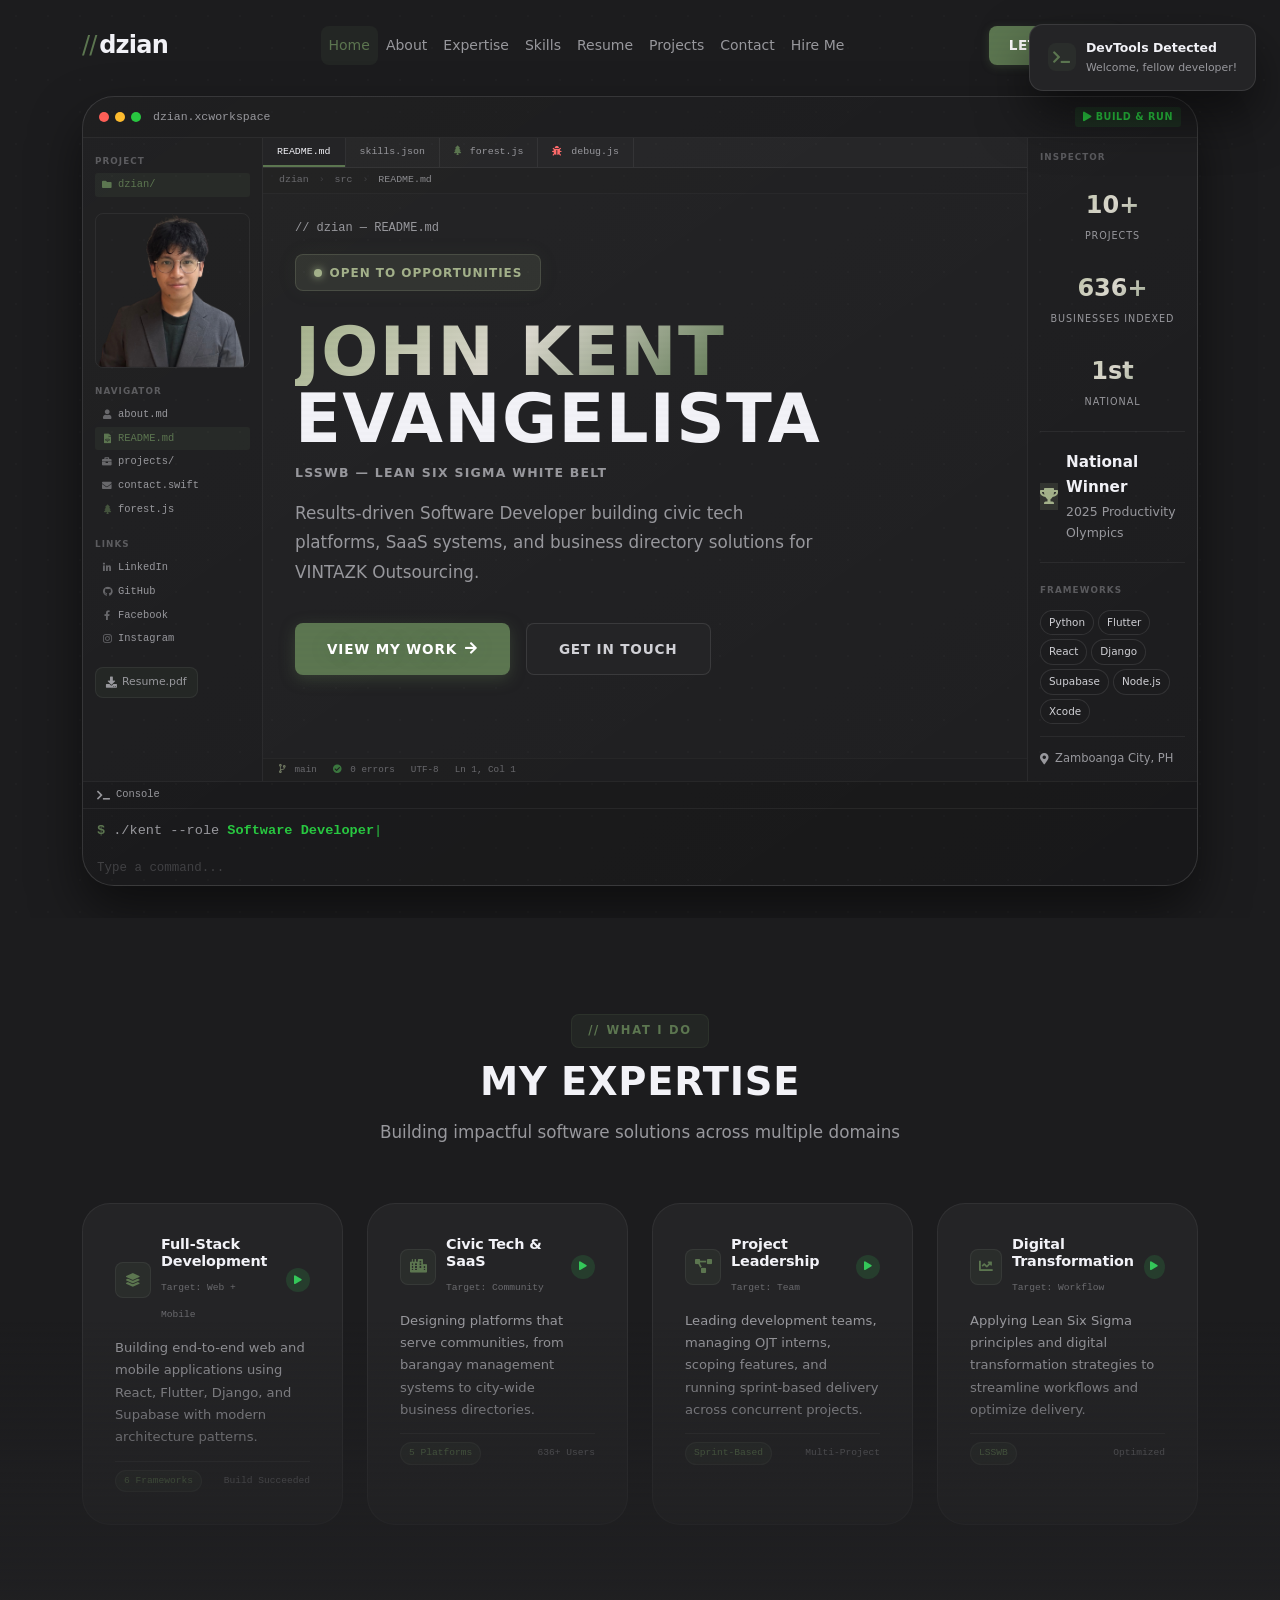
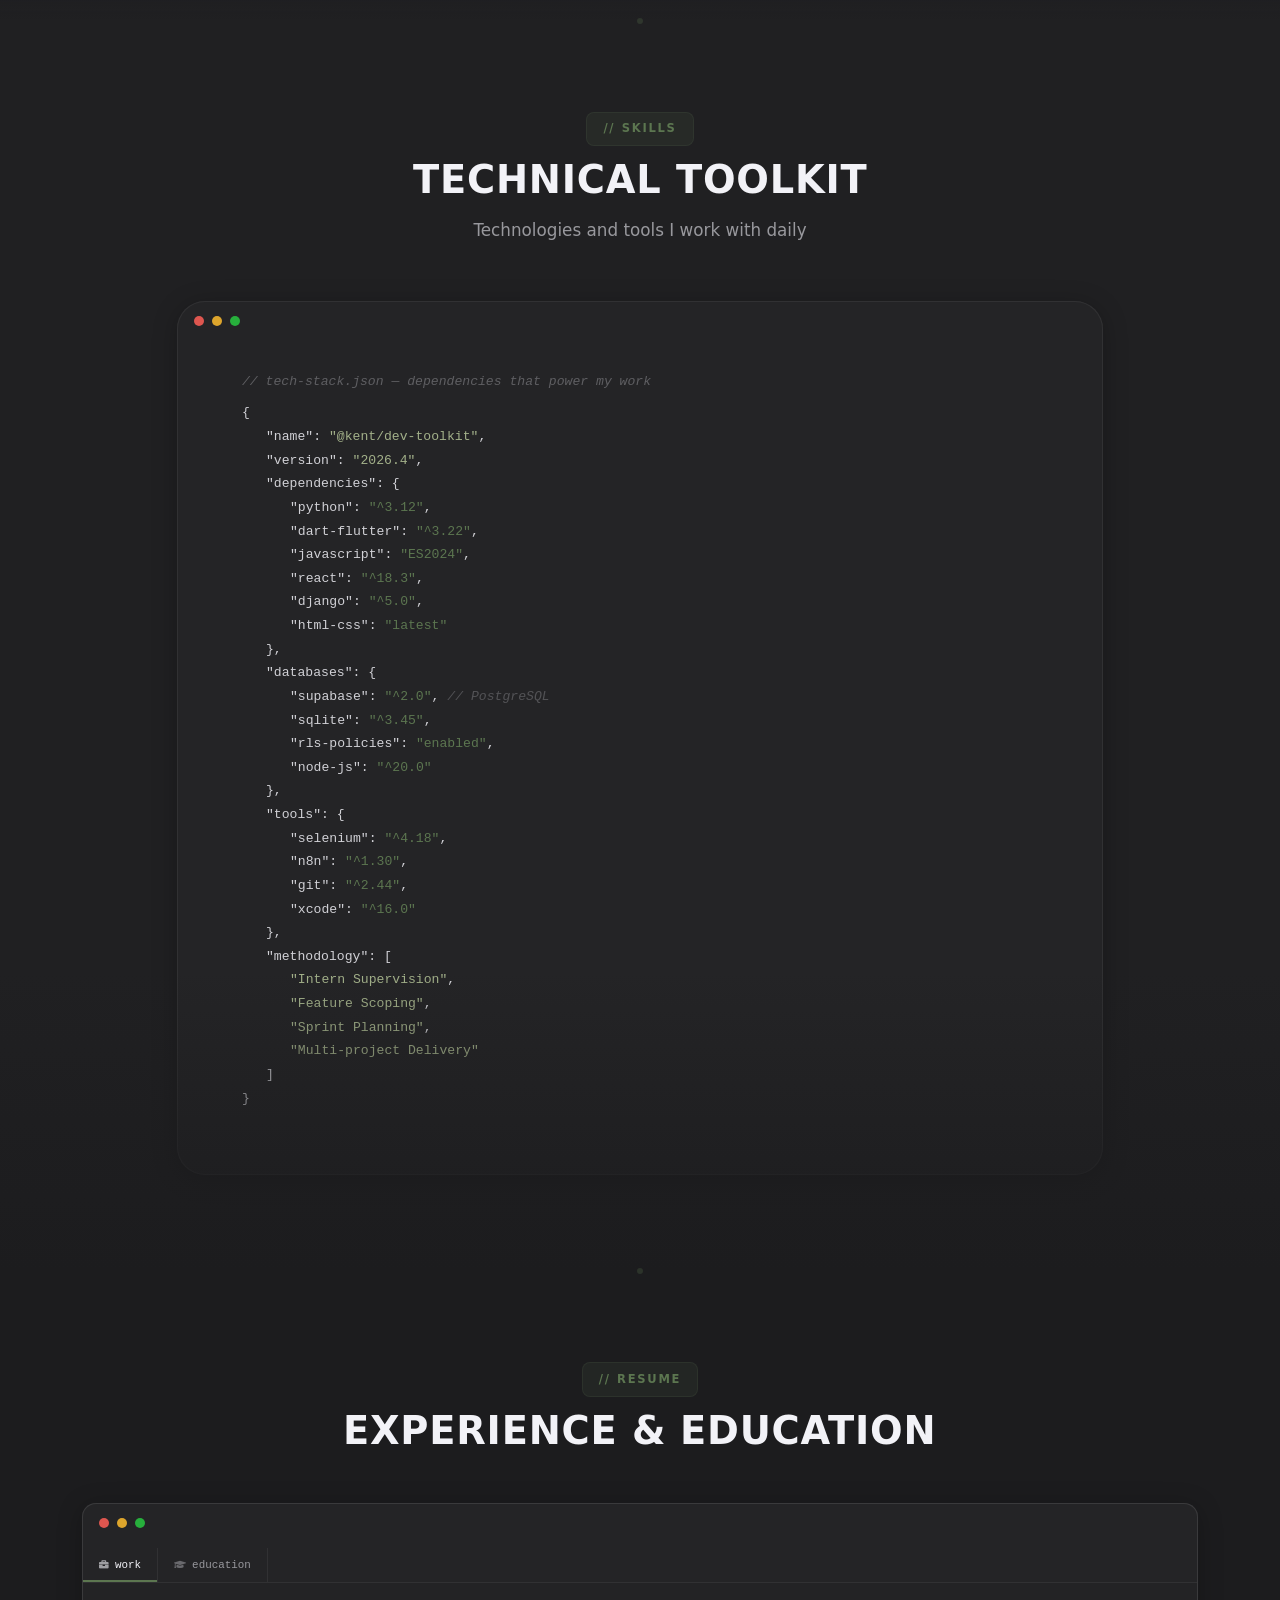
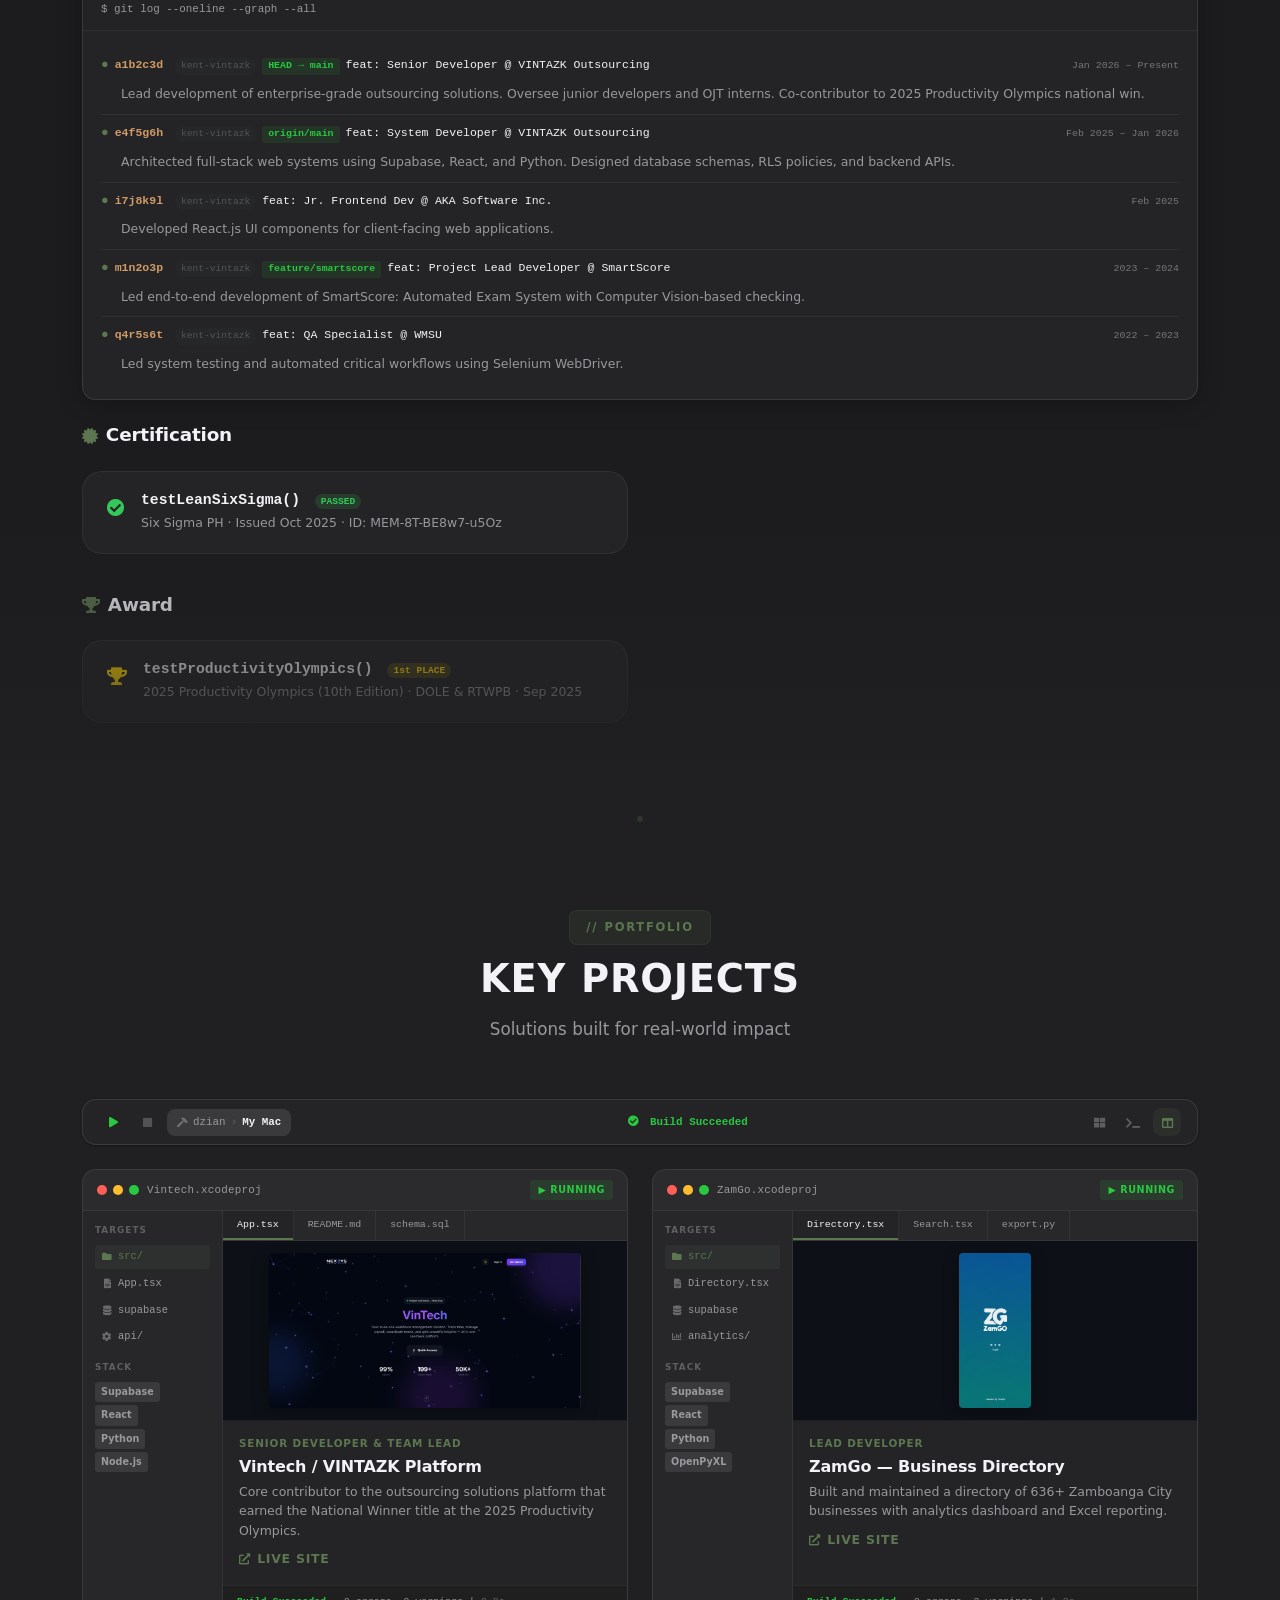
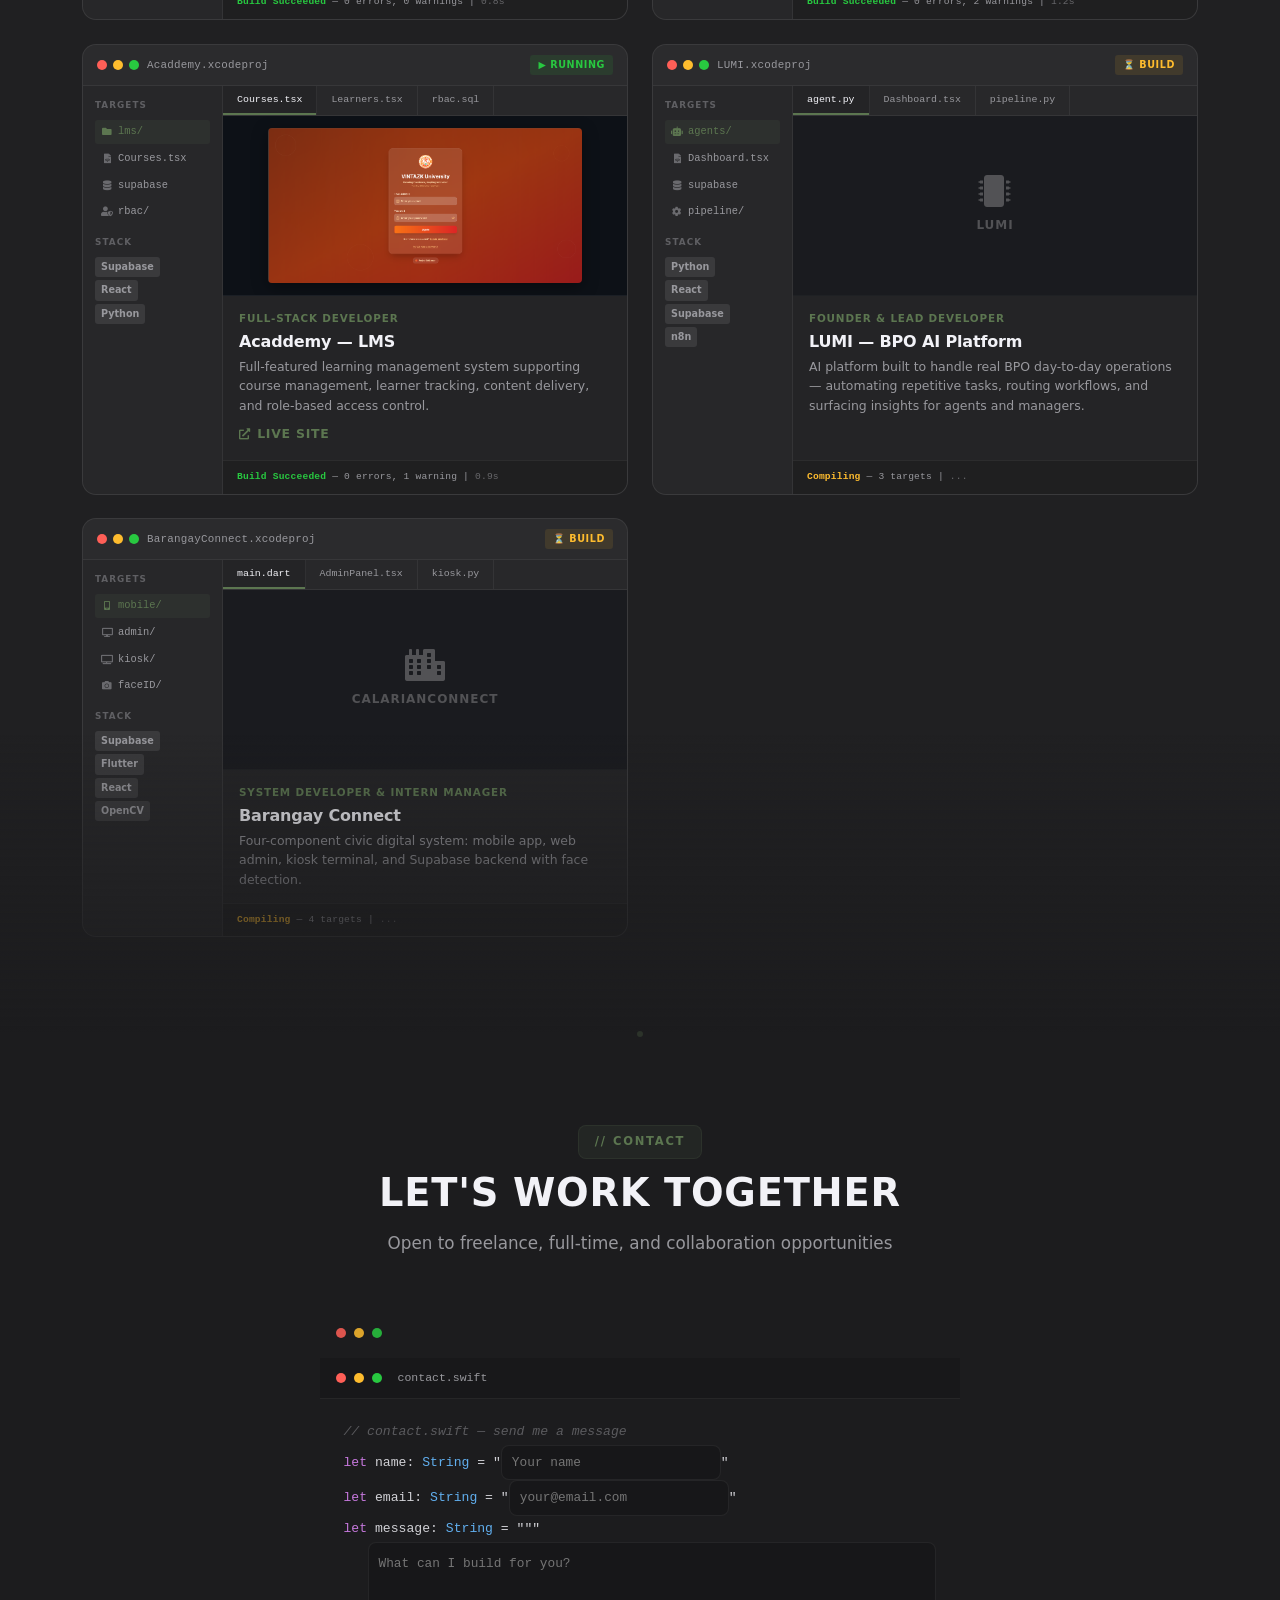
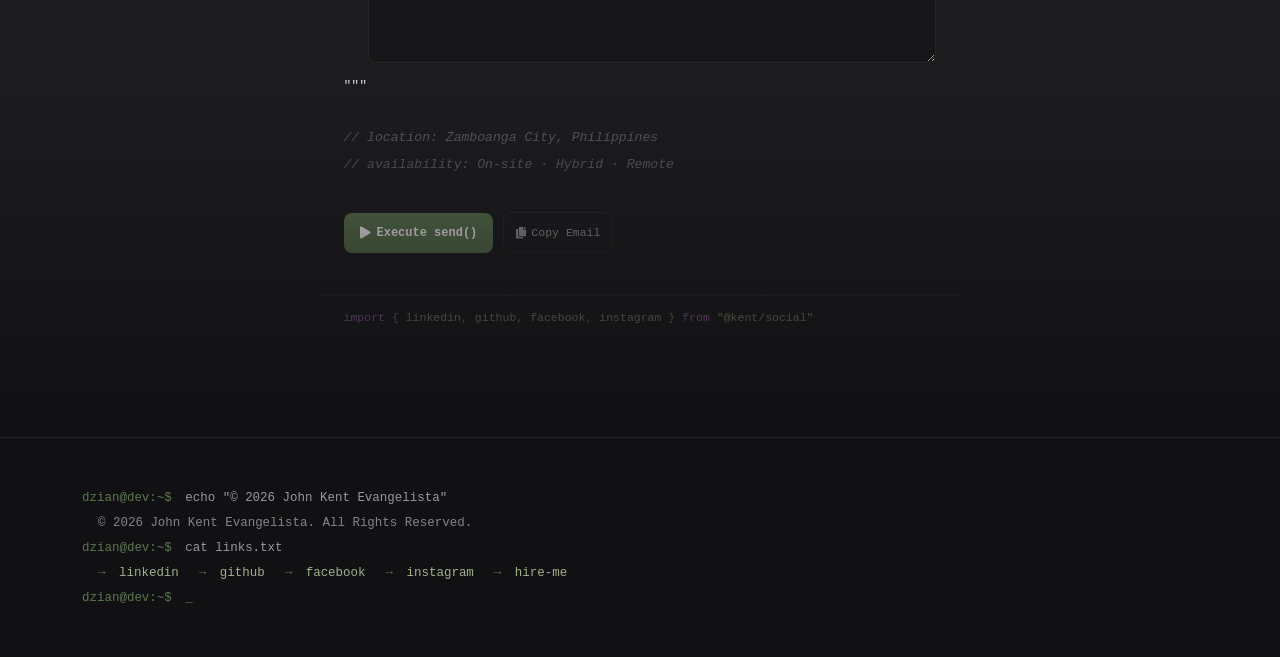
==== commit d95125ca: "Remove the clickable objects and the journal Both dropped at the user's request: the clicks still we" ====
--- a/index.html
+++ b/index.html
@@ -197,14 +197,8 @@
         <div class="chapter-content chapter-right">
           <span class="chapter-label">004 / The Journal</span>
           <h2>The<br>Journal</h2>
-          <p>I measure the work before writing any code — where the hours go, which step everyone dreads. Every entry reads the same way.</p>
-          <ul class="jlist">
-            <li><b>ZamGo</b><span>Nobody could find local businesses</span><em>636+ indexed, searchable by category</em></li>
-            <li><b>Vintech</b><span>The day ran on scattered sheets</span><em>One platform the team runs on</em></li>
-            <li><b>Vintazk University</b><span>Training nobody could track</span><em>Courses, progress and proof in one place</em></li>
-            <li><b>SmartScore</b><span>Exam papers checked by hand</span><em>A camera reads the sheet and scores it</em></li>
-            <li><b>LUMI</b><span>Still being written</span><em>In development</em></li>
-          </ul>
+          <p>I measure the work before writing any code — where the hours go, which step everyone dreads. The journal at camp has the entries: what was slow, what it does now.</p>
+
         </div>
       </div>
 
--- a/css/style.css
+++ b/css/style.css
@@ -158,7 +158,14 @@
   left: 0;
   width: 100%;
   height: 100%;
-  z-index: 1000;
+  /* MUST sit above .creative-scroll (1001). This element is position:fixed with
+     a z-index, so it creates a stacking context: every child is clamped to THIS
+     layer no matter what z-index it declares. At 1000 the whole HUD — social
+     buttons, hint, credits — sat under the full-viewport scroll overlay and
+     nothing down there could be clicked. Raising it is safe because the HUD is
+     pointer-events:none, so scroll and drag still pass through to the container
+     beneath; only children that opt back in with pointer-events:auto are hit. */
+  z-index: 1002;
   pointer-events: none;
 }
 
@@ -5529,35 +5536,3 @@
   #preloader.pl-done .pl-ff, #preloader.pl-done .pl-mark { animation: none; }
   #preloader.pl-done .pl-ff { opacity: 0.7; }
 }
-
-/* Journal entries inside the ch-3 card: what was slow -> what it does now.
-   Deliberately compact — the chapter cards sit over the scene and must not
-   grow into a wall of text, least of all on a phone. */
-.jlist { list-style: none; margin: 0.9rem 0 0; padding: 0; }
-.jlist li {
-  display: grid; grid-template-columns: 1fr; gap: 1px;
-  padding: 7px 0;
-  border-top: 1px solid rgba(163, 177, 138, 0.14);
-}
-.jlist li:first-child { border-top: none; padding-top: 2px; }
-.jlist b {
-  font-size: 0.78rem; font-weight: 700; letter-spacing: 0.01em;
-  color: #DAD7CD;
-}
-.jlist span {
-  font-size: 0.73rem; font-style: italic;
-  color: rgba(218, 215, 205, 0.42);
-}
-.jlist em {
-  font-size: 0.75rem; font-style: normal;
-  color: var(--color-accent, #A3B18A);
-}
-.jlist li:last-child em { color: rgba(232, 200, 122, 0.75); }  /* the unfinished one */
-
-@media (max-width: 768px) {
-  .jlist { margin-top: 0.7rem; }
-  .jlist li { padding: 5px 0; }
-  .jlist b { font-size: 0.74rem; }
-  .jlist span { font-size: 0.69rem; }
-  .jlist em { font-size: 0.71rem; }
-}
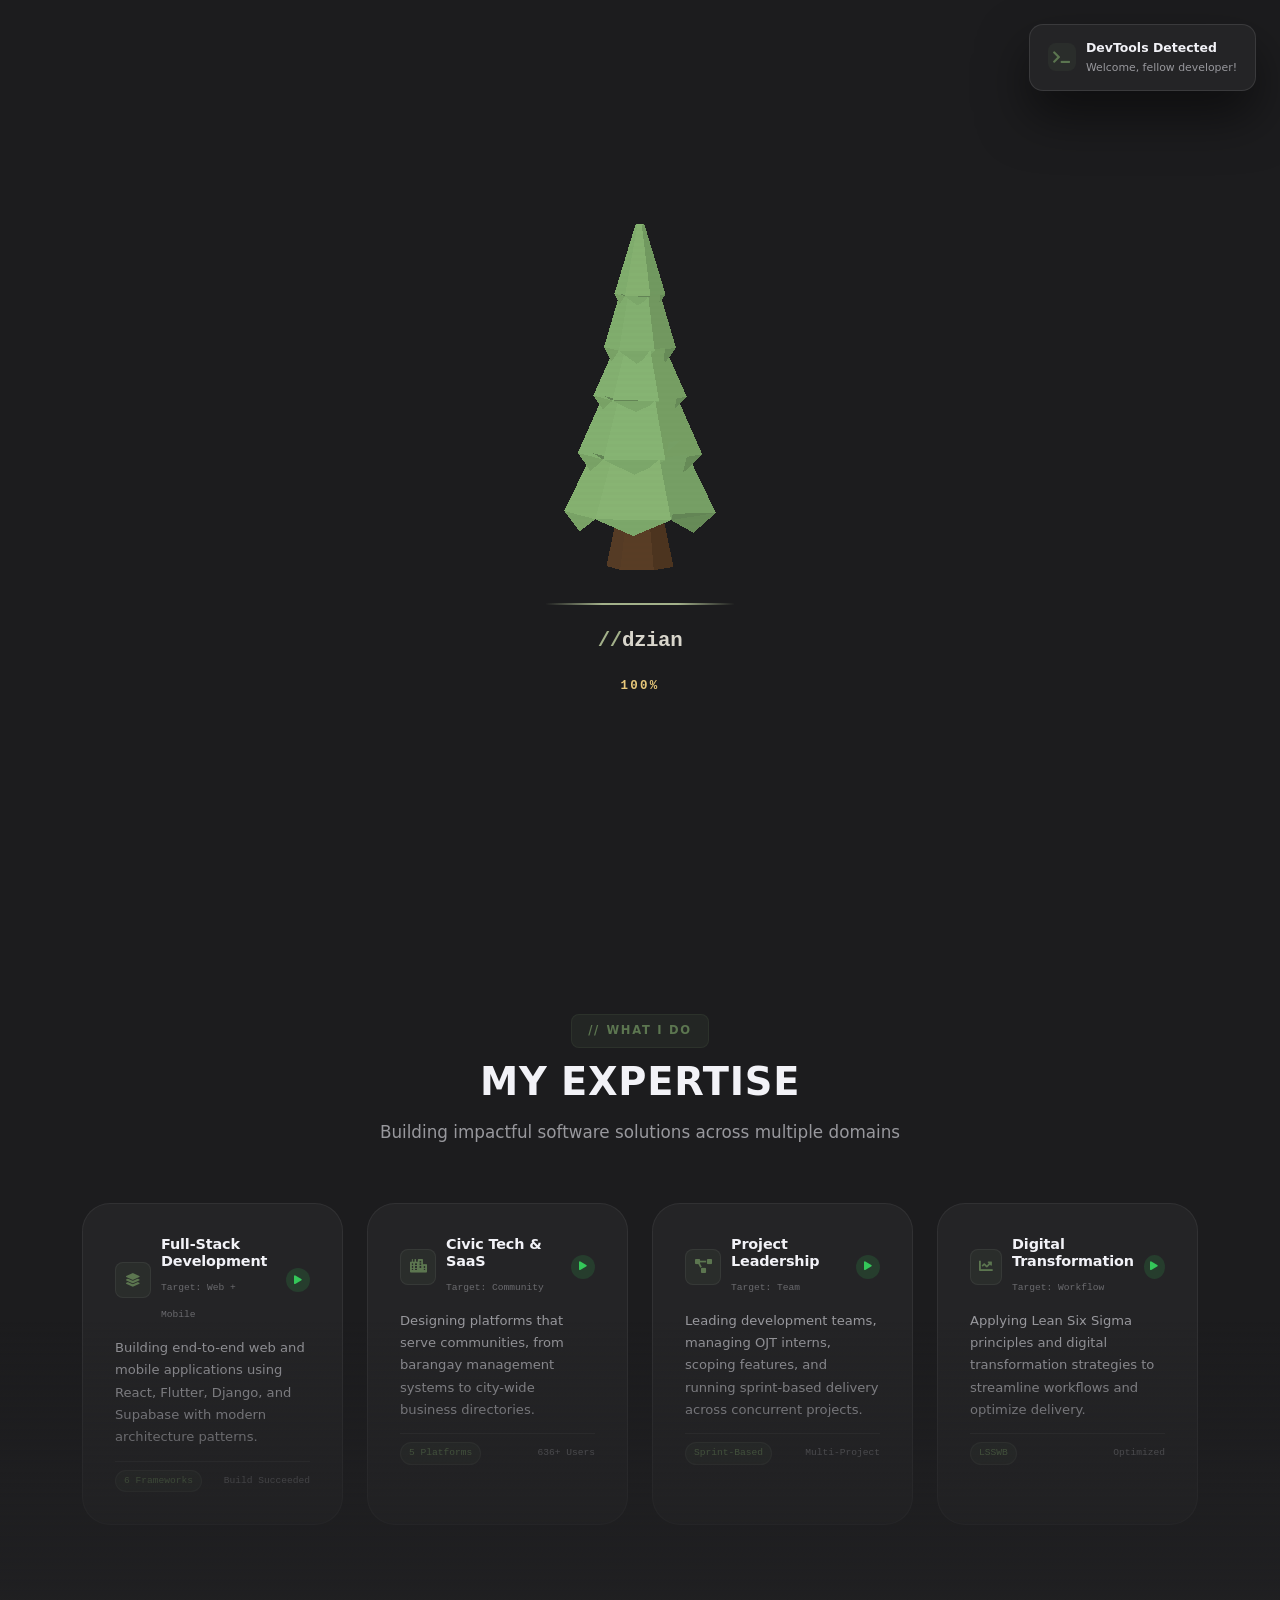
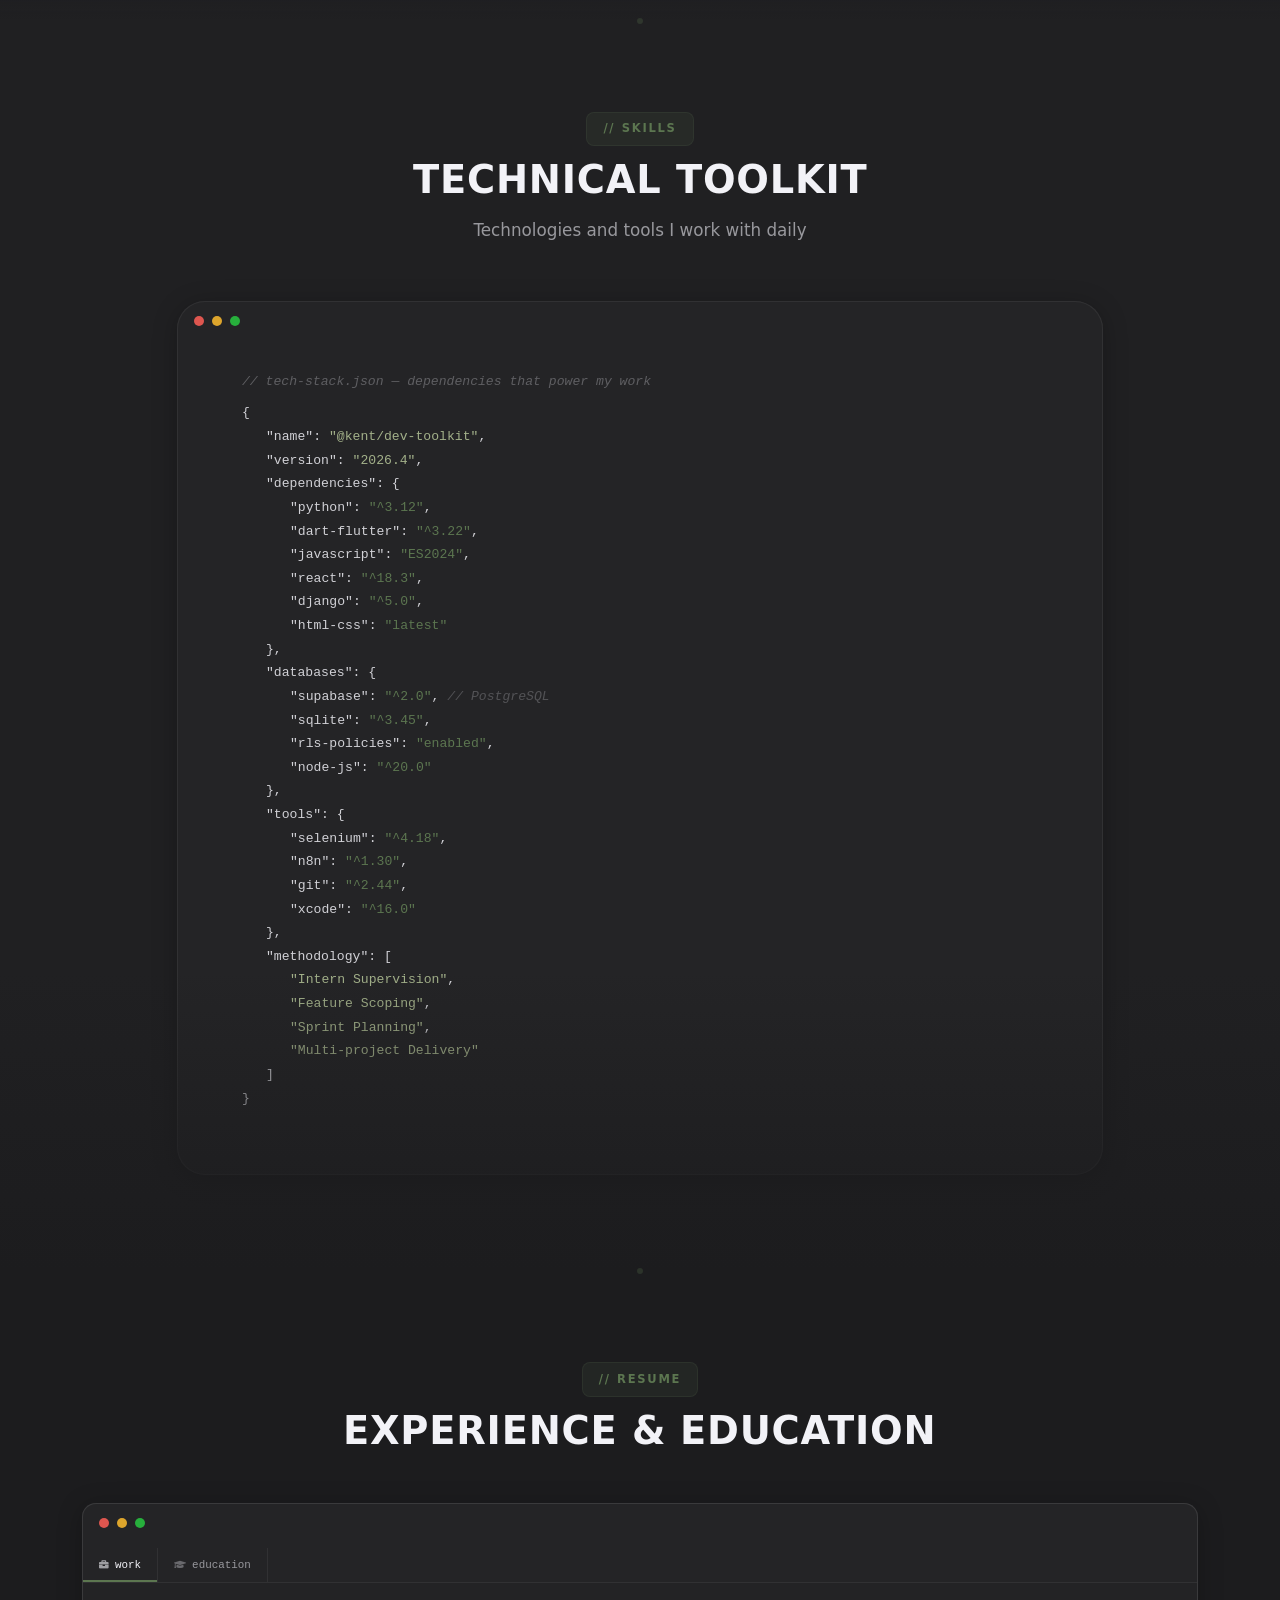
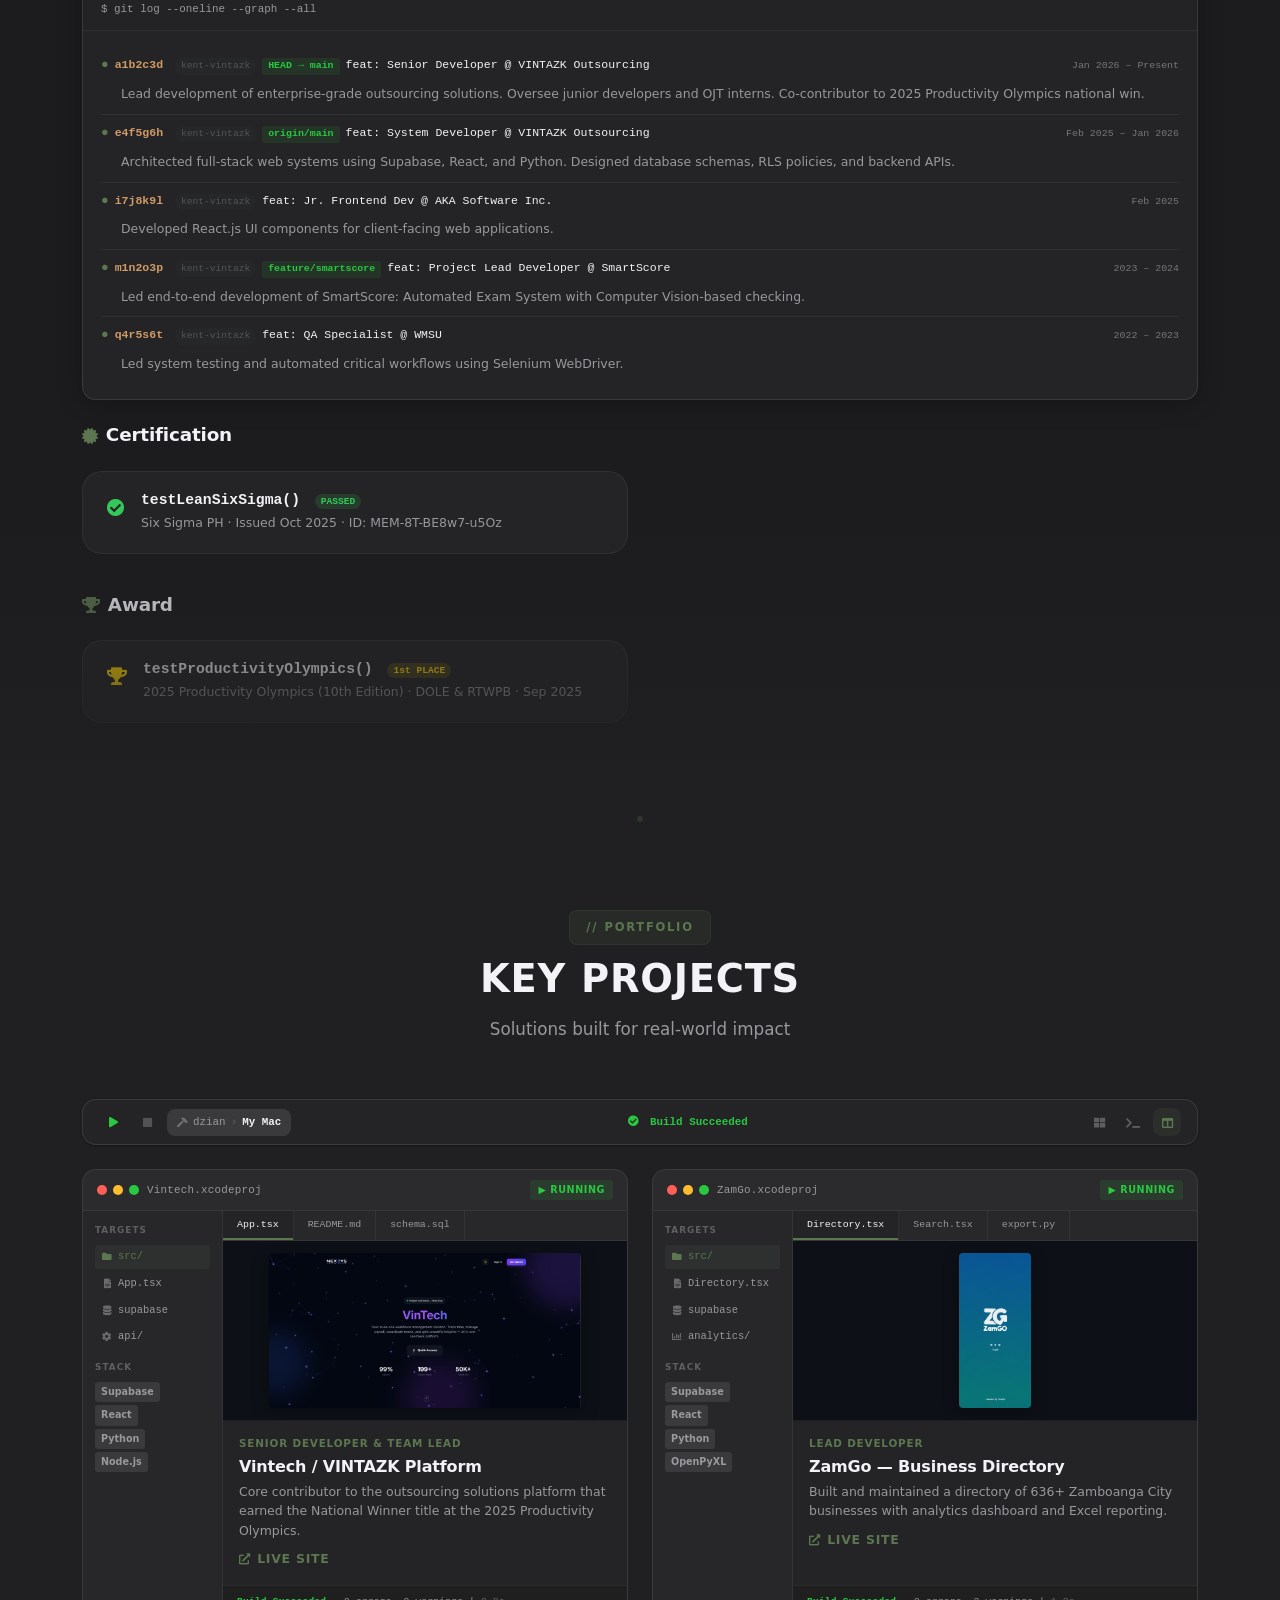
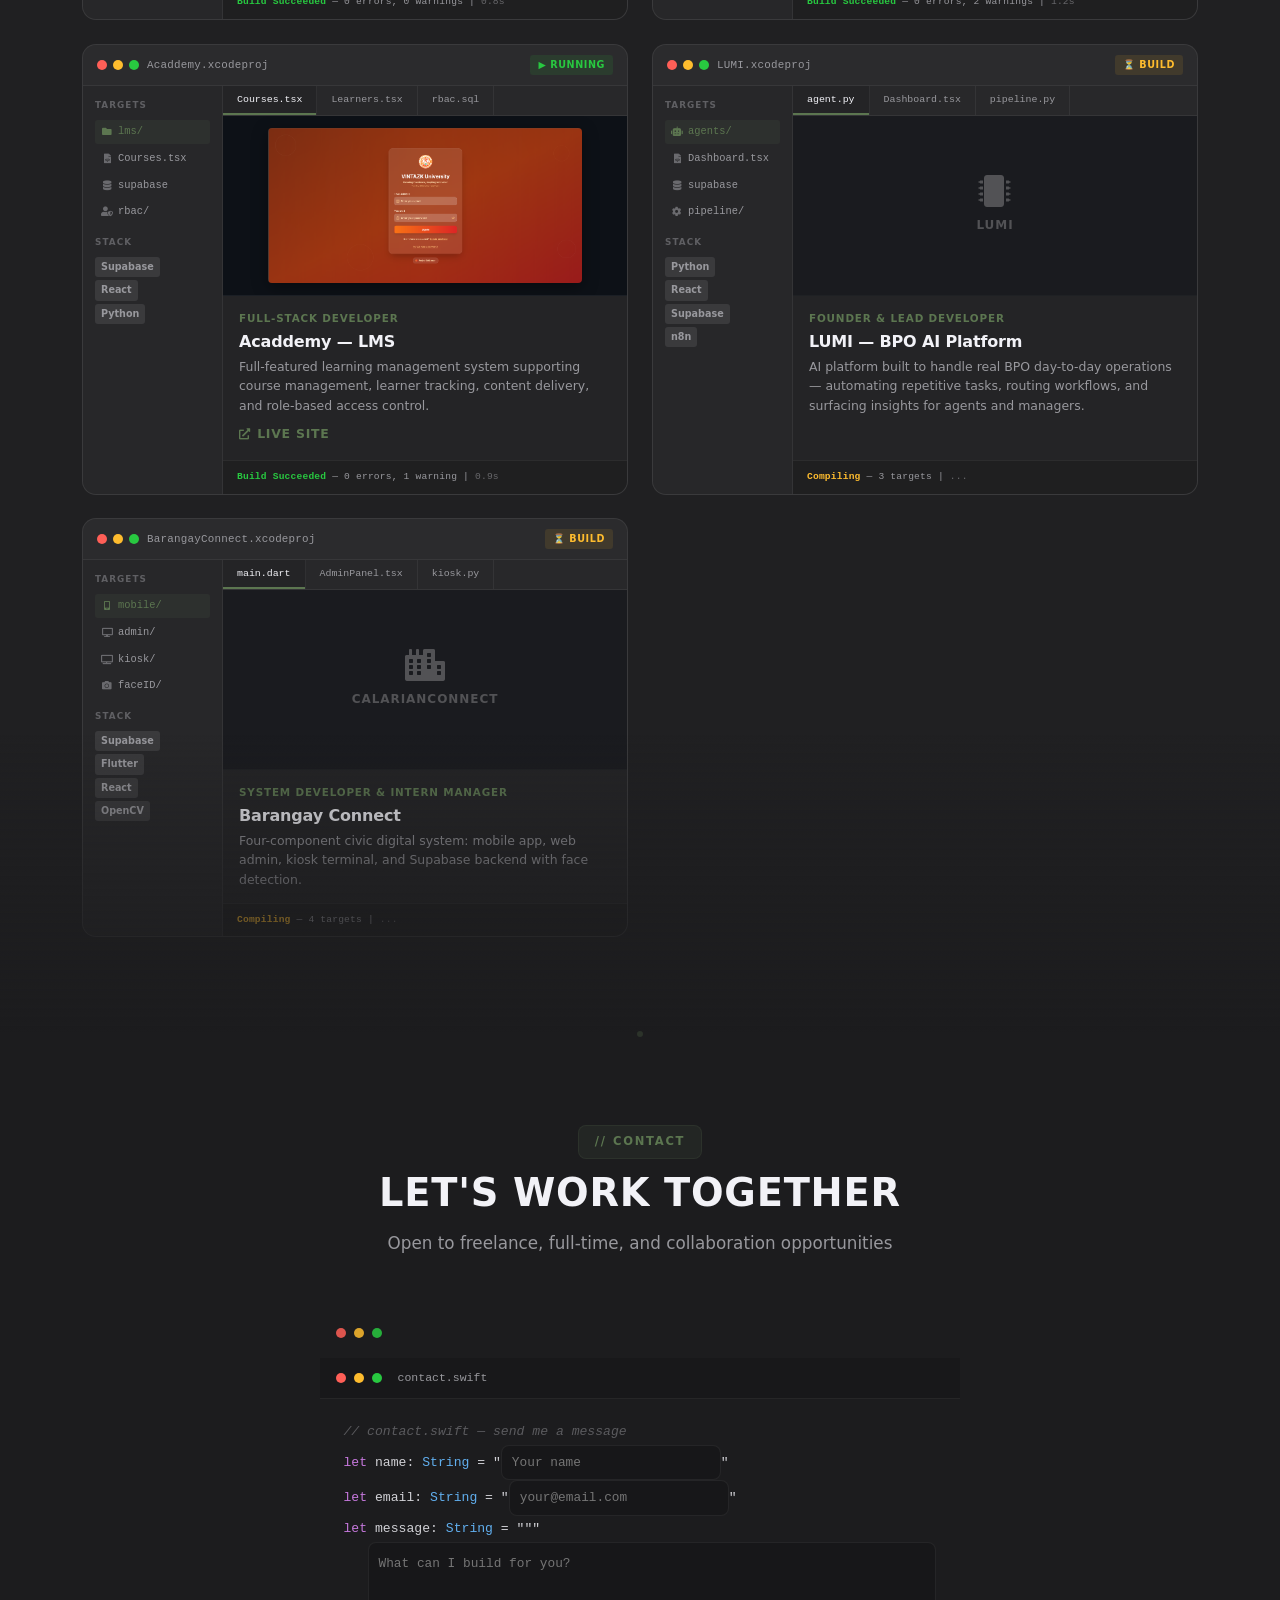
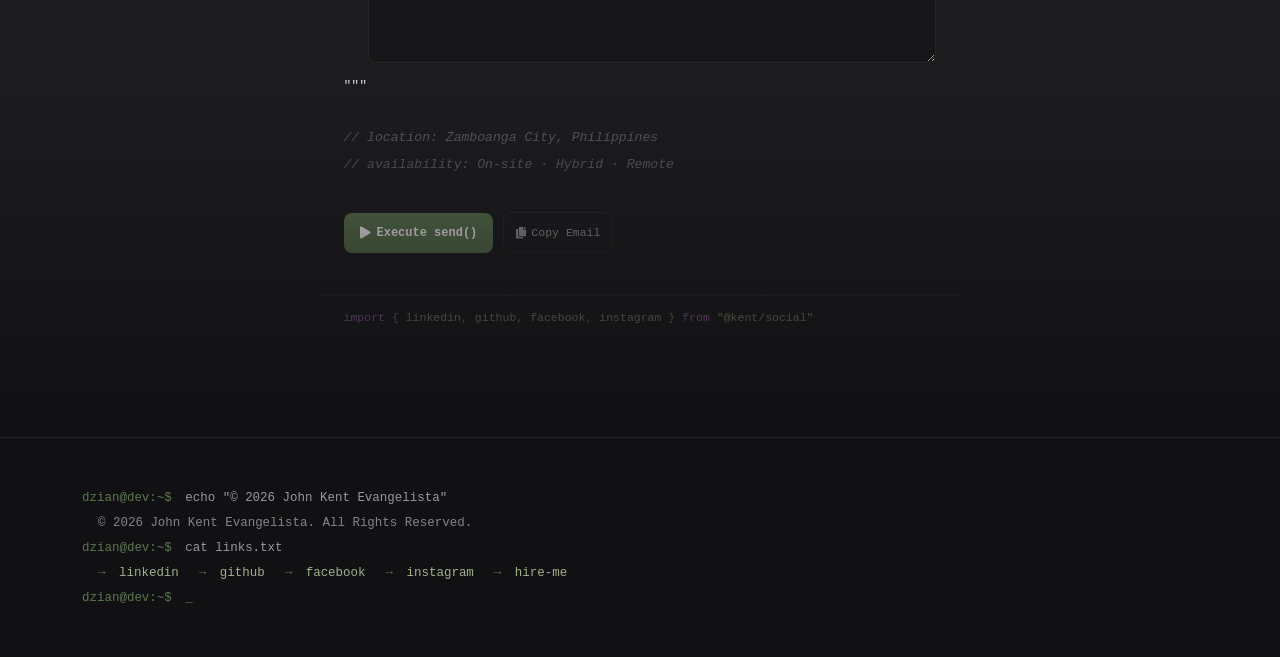
==== commit 7aae5e0f: "Real bushcraft camp: modeled tarp shelter, burning log stack, live flame The camp props were the Ken" ====
--- a/index.html
+++ b/index.html
@@ -1165,6 +1165,7 @@
         var missing = [];
         if (!window.DZ_PROPS) missing.push("models/props.js");
         if (!window.DZ_FOREST) missing.push("models/forest.js");
+        if (!window.DZ_CAMP) missing.push("models/camp.js");
         if (!missing.length) { callback(); return; }
         var left = missing.length;
         missing.forEach(function(src) {
@@ -1172,7 +1173,7 @@
         });
         return;
       }
-      var pending = 3; // three.min.js + props.js + forest.js, fetched in parallel
+      var pending = 4; // three.min.js + props.js + forest.js + camp.js, fetched in parallel
       var threeOk = false;
       function settle() {
         if (--pending > 0) return;
@@ -1194,6 +1195,7 @@
       document.body.appendChild(s1);
       fetchData("models/props.js", settle);
       fetchData("models/forest.js", settle);
+      fetchData("models/camp.js", settle);
     };
   </script>
 
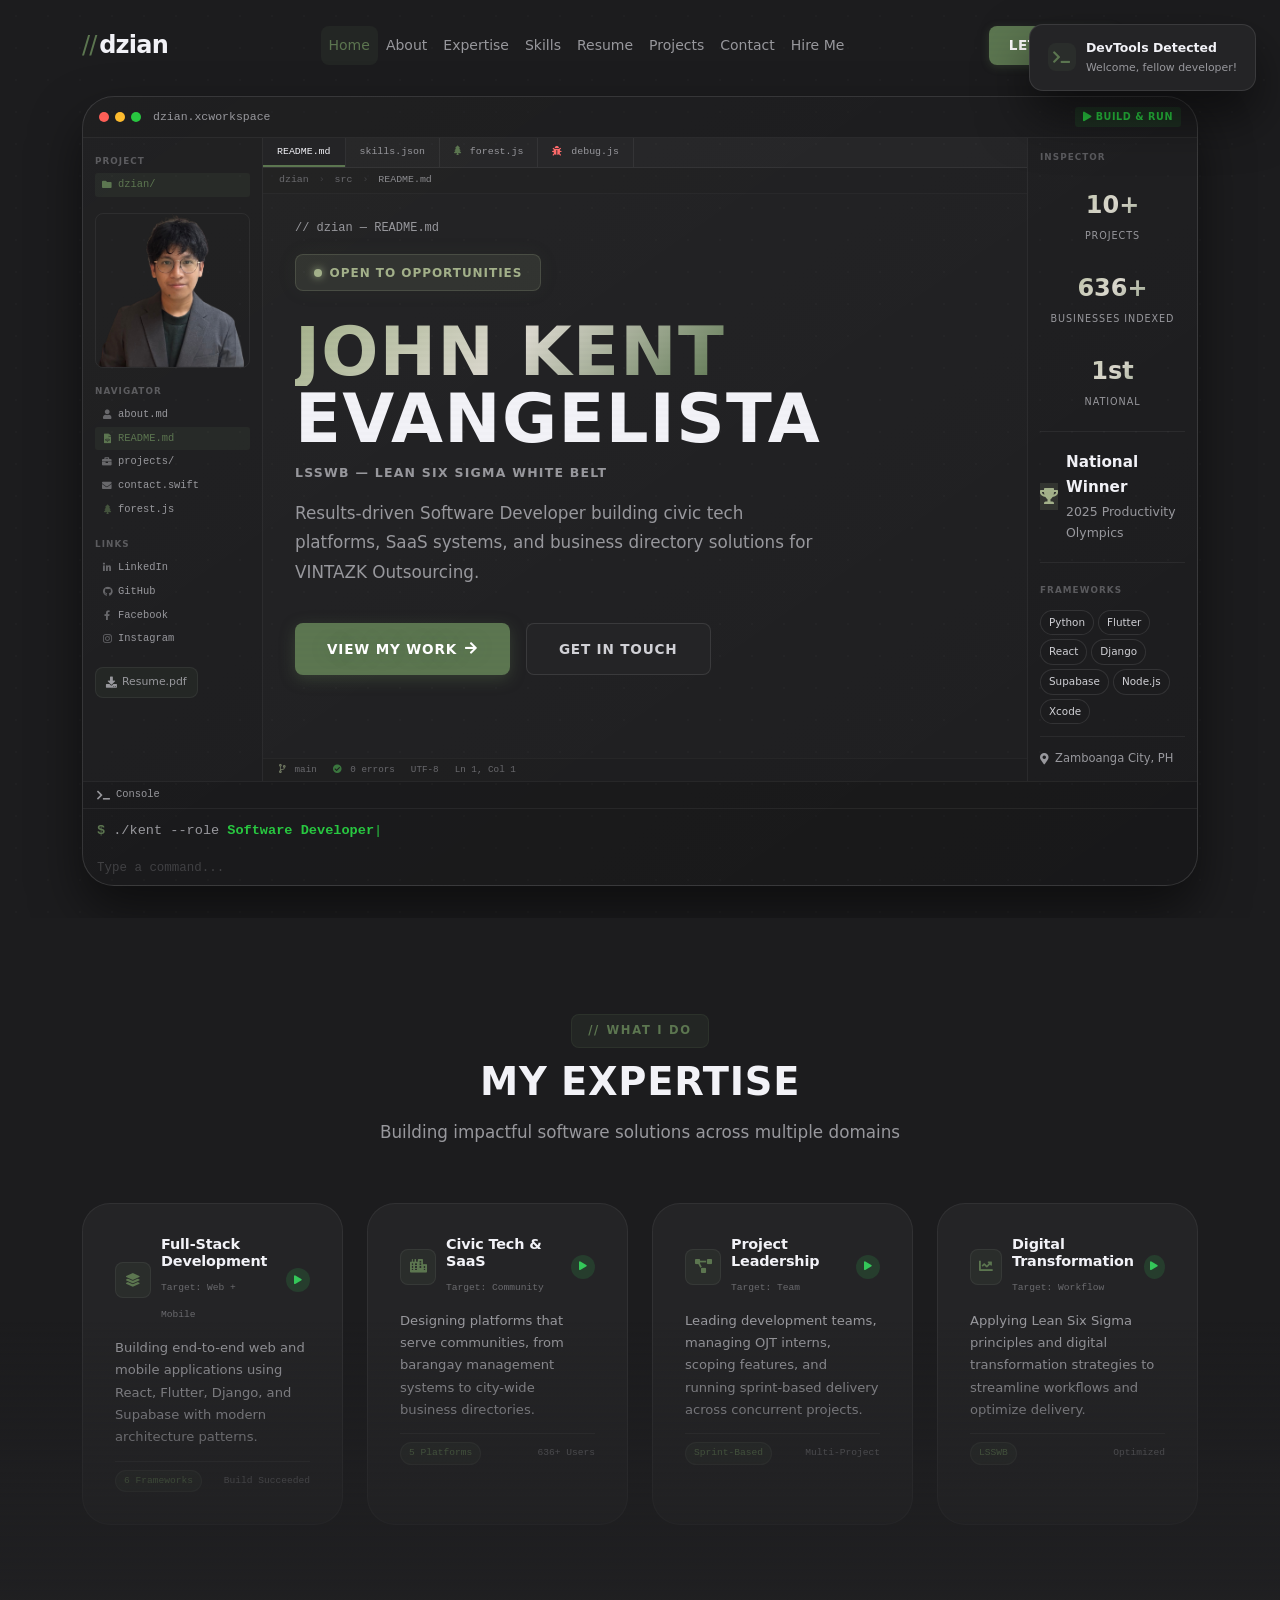
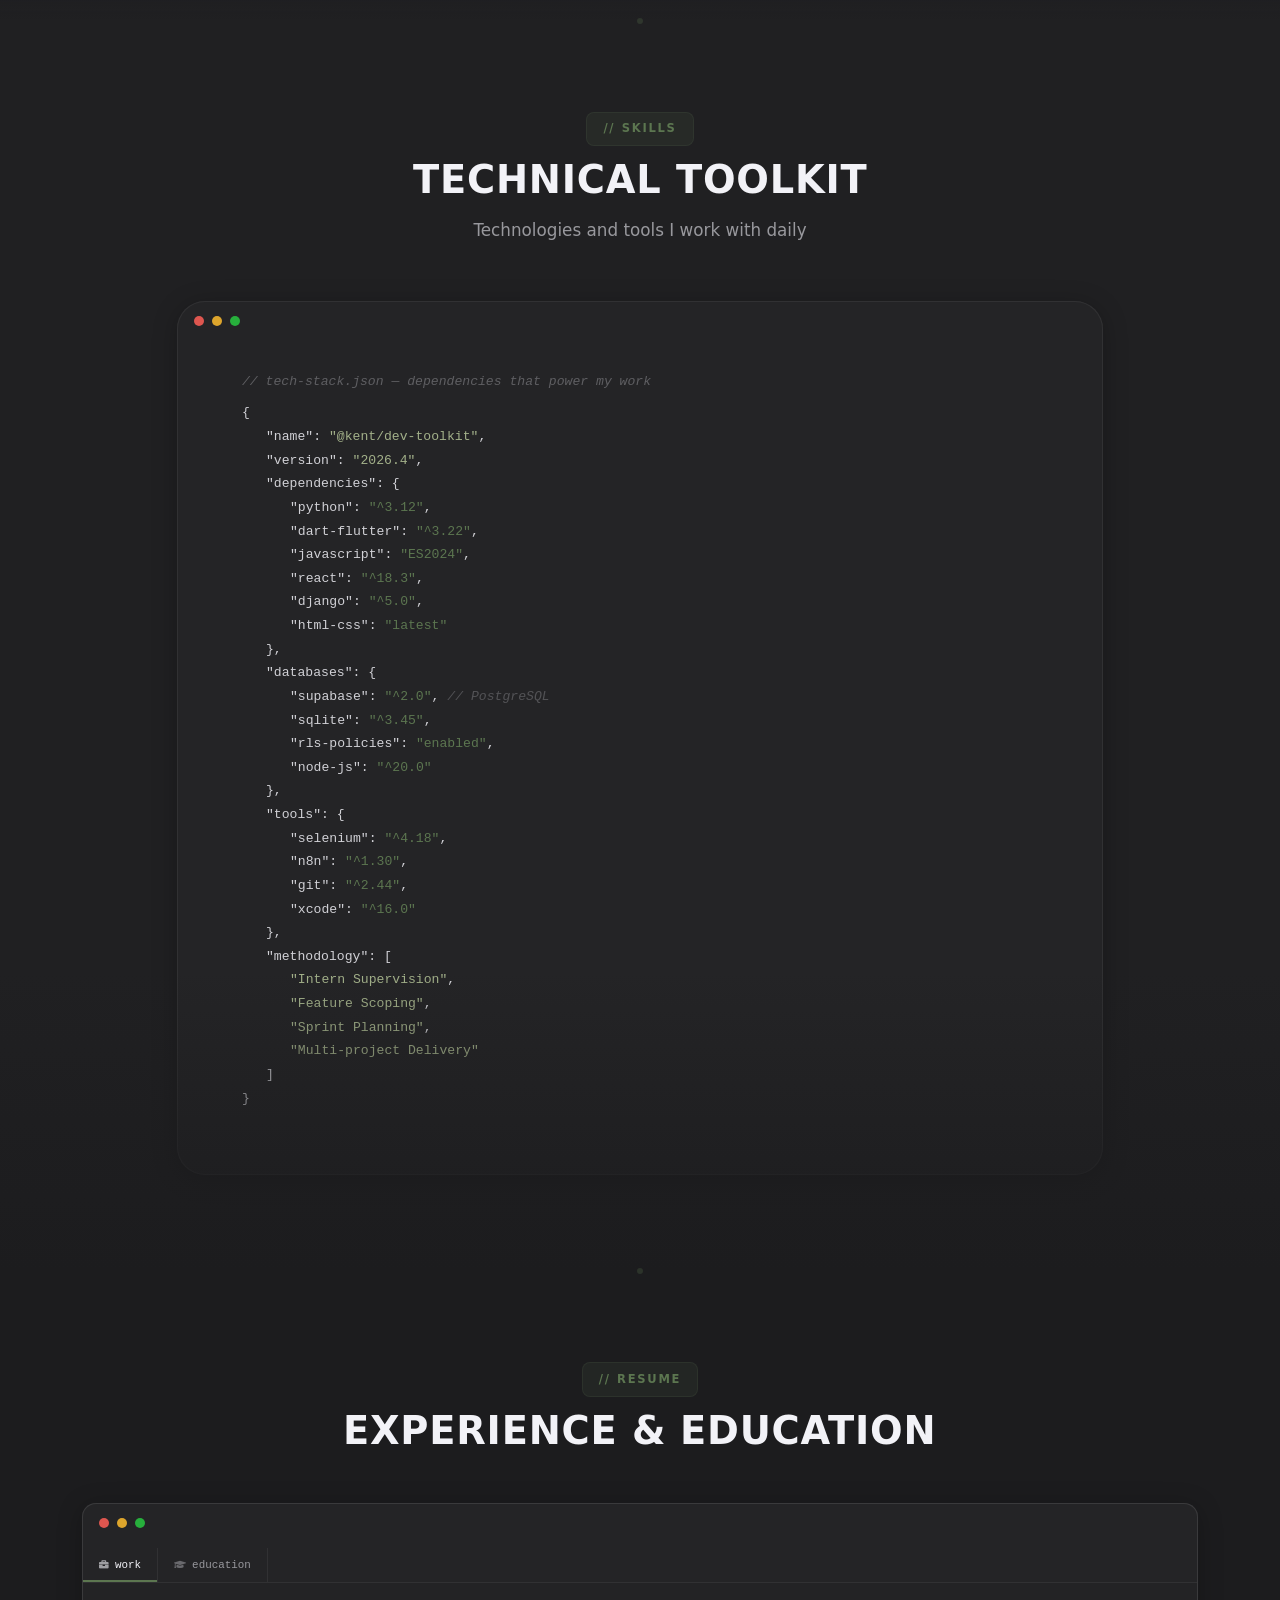
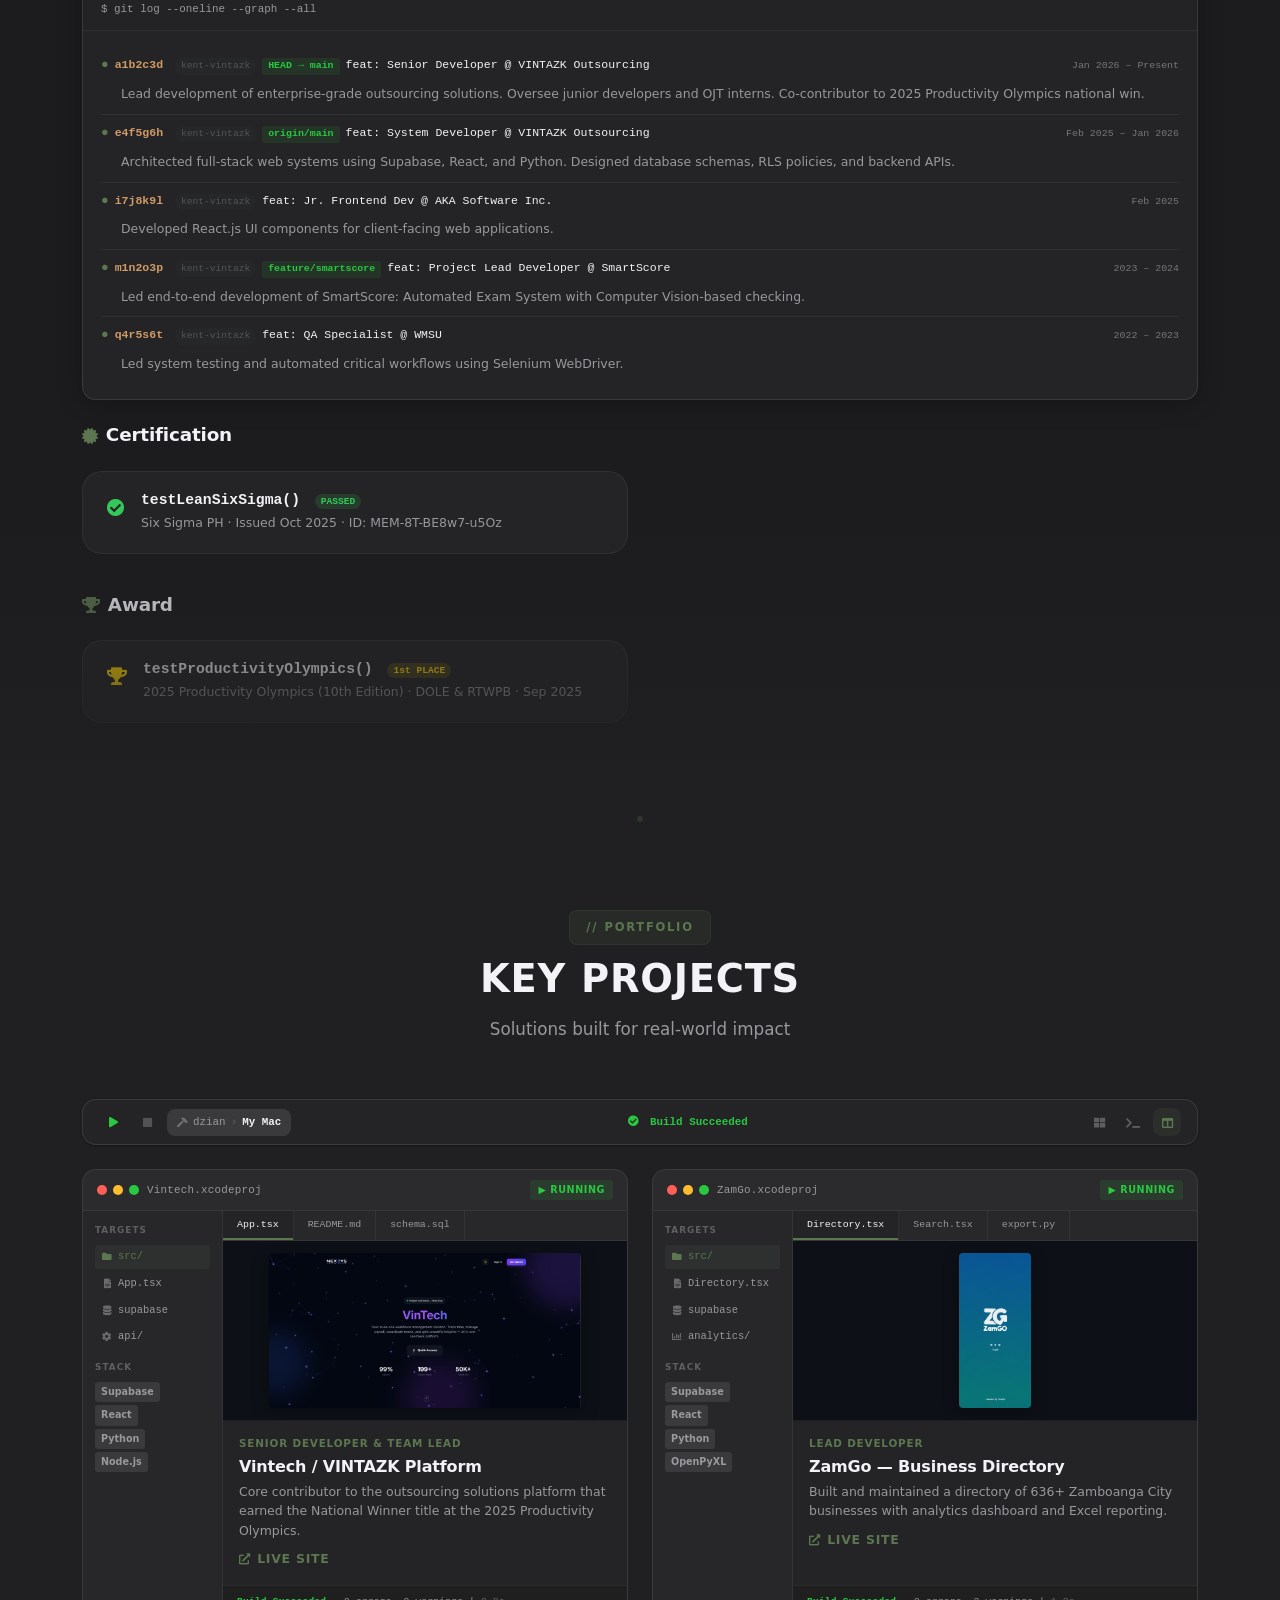
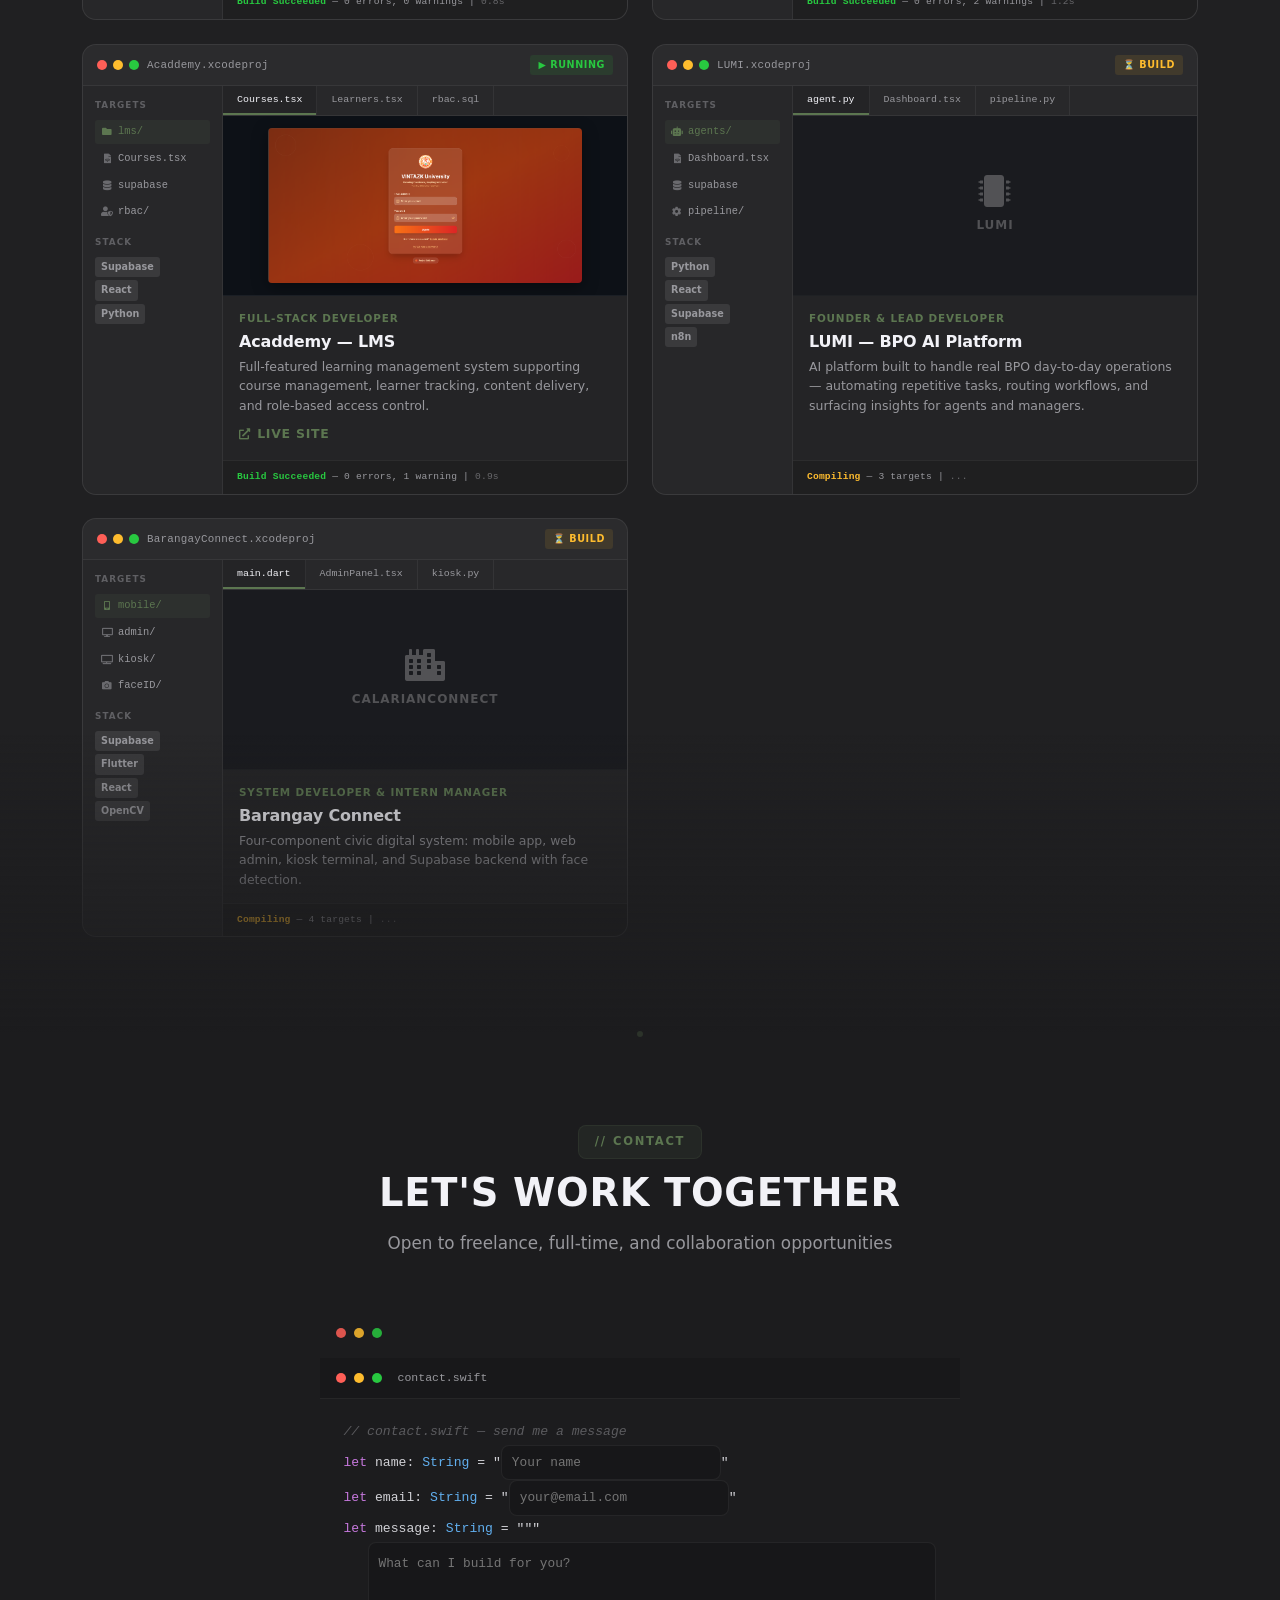
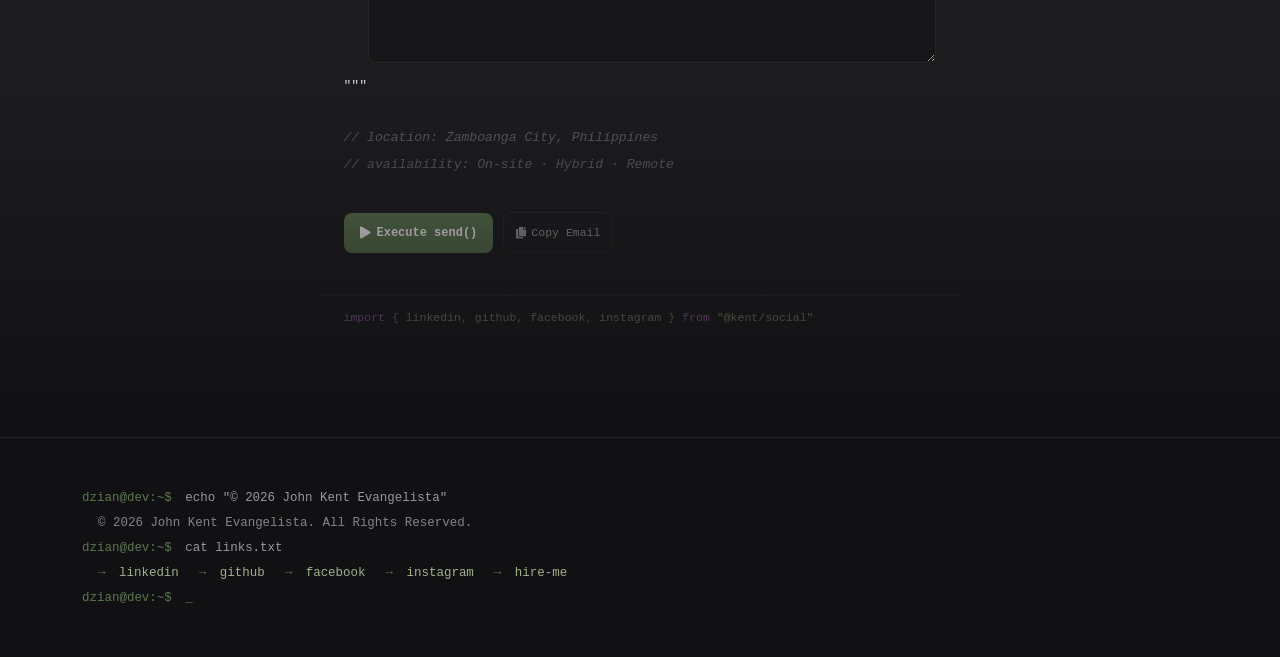
==== commit 13f5d843: "Main page: trim the forest GLB to a vertex-coloured diorama, restage the scroll The hero model rende" ====
--- a/index.html
+++ b/index.html
@@ -159,6 +159,9 @@
       <span class="credit-icon"><i class="fas fa-music"></i></span> Music by <a href="https://www.youtube.com/watch?v=pM_yiZyC4dU" target="_blank" rel="noopener noreferrer" style="color: inherit; text-decoration: underline; text-decoration-color: rgba(163,177,138,0.2); pointer-events: auto;">Alex-Productions</a>
       <span aria-hidden="true"> · </span>
       <span class="credit-icon"><i class="fas fa-tree"></i></span> 3D models by <a href="https://kenney.nl" target="_blank" rel="noopener noreferrer" style="color: inherit; text-decoration: underline; text-decoration-color: rgba(163,177,138,0.2); pointer-events: auto;">Kenney</a> (CC0)
+      <span aria-hidden="true"> · </span>
+      <!-- CC-BY-4.0 requires attribution, so this line is a licence obligation, not a courtesy -->
+      Camp by <a href="https://sketchfab.com/3d-models/camping-buscraft-ambience-7b65e4df95c3492fbf4e0641e3b472c1" target="_blank" rel="noopener noreferrer" style="color: inherit; text-decoration: underline; text-decoration-color: rgba(163,177,138,0.2); pointer-events: auto;">Edgar_koh</a> (CC BY 4.0)
     </div>
 
     <!-- Scroll container — drives the 3D camera -->
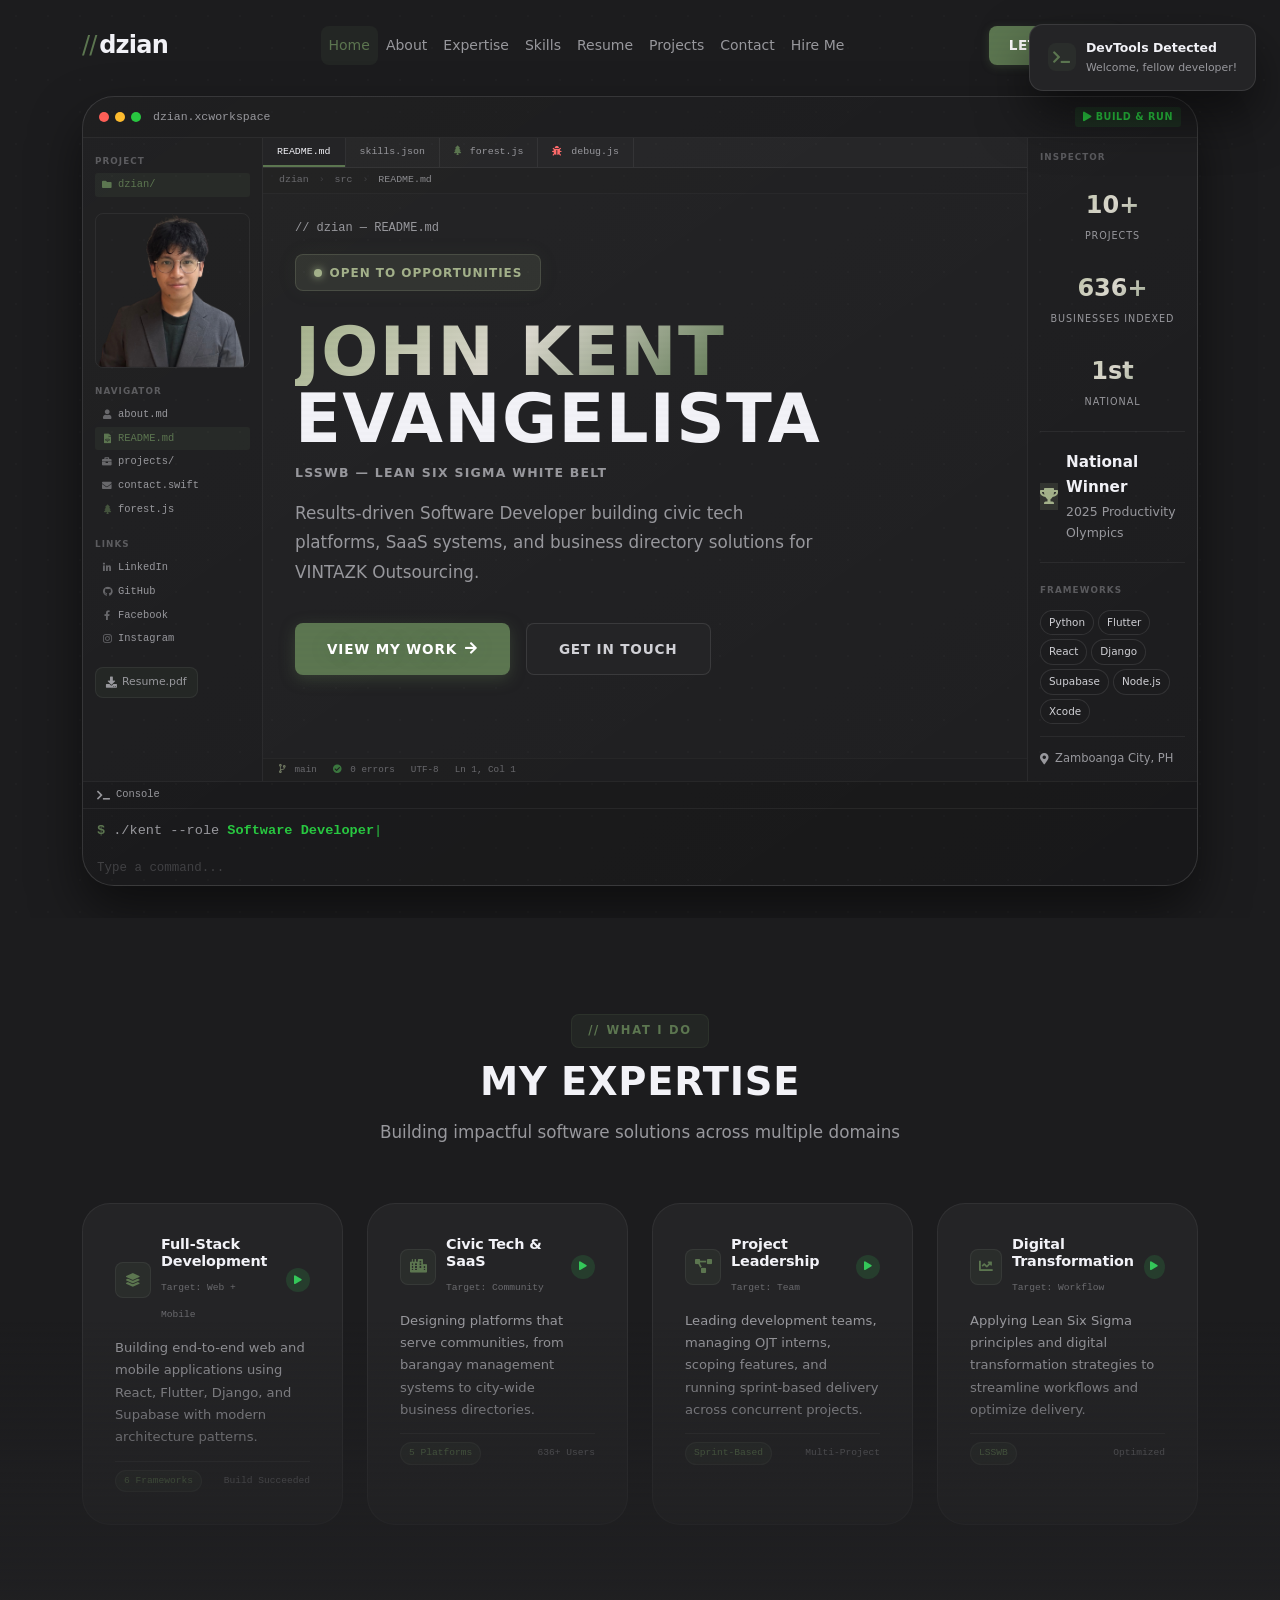
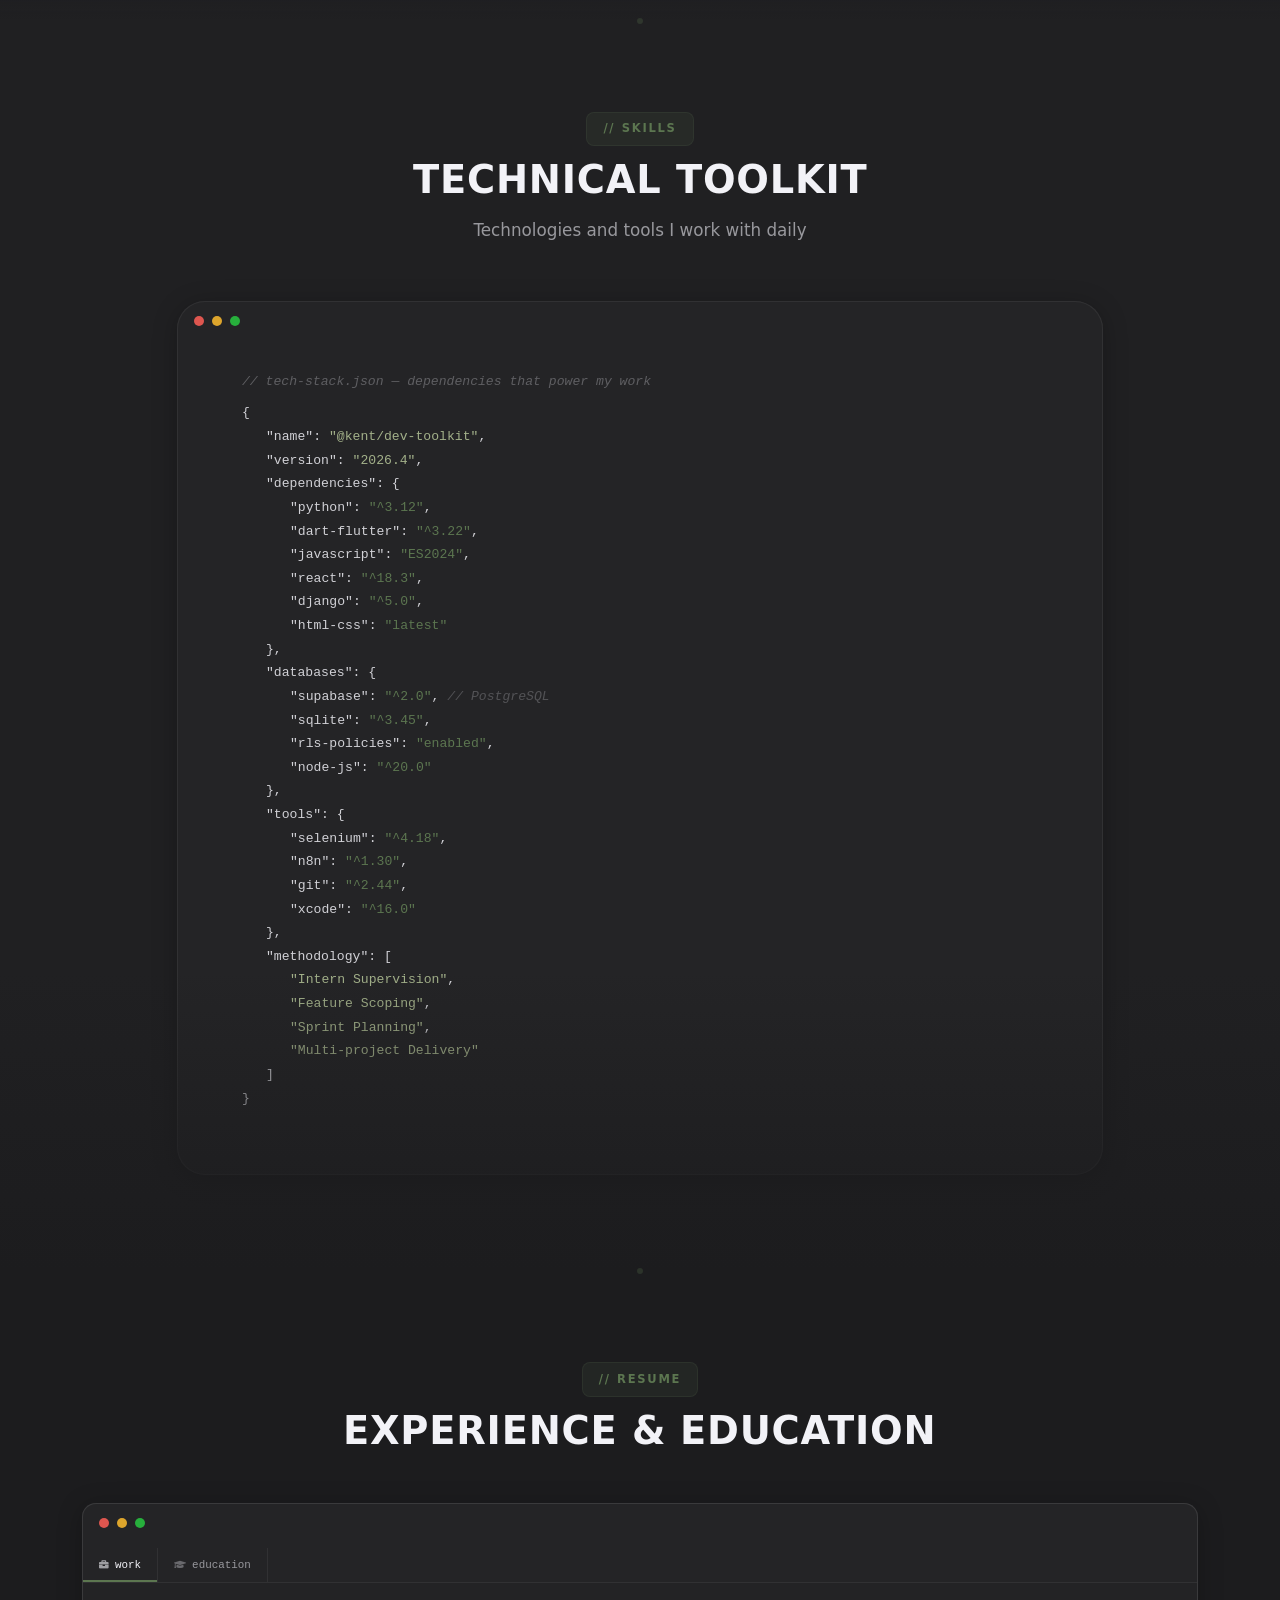
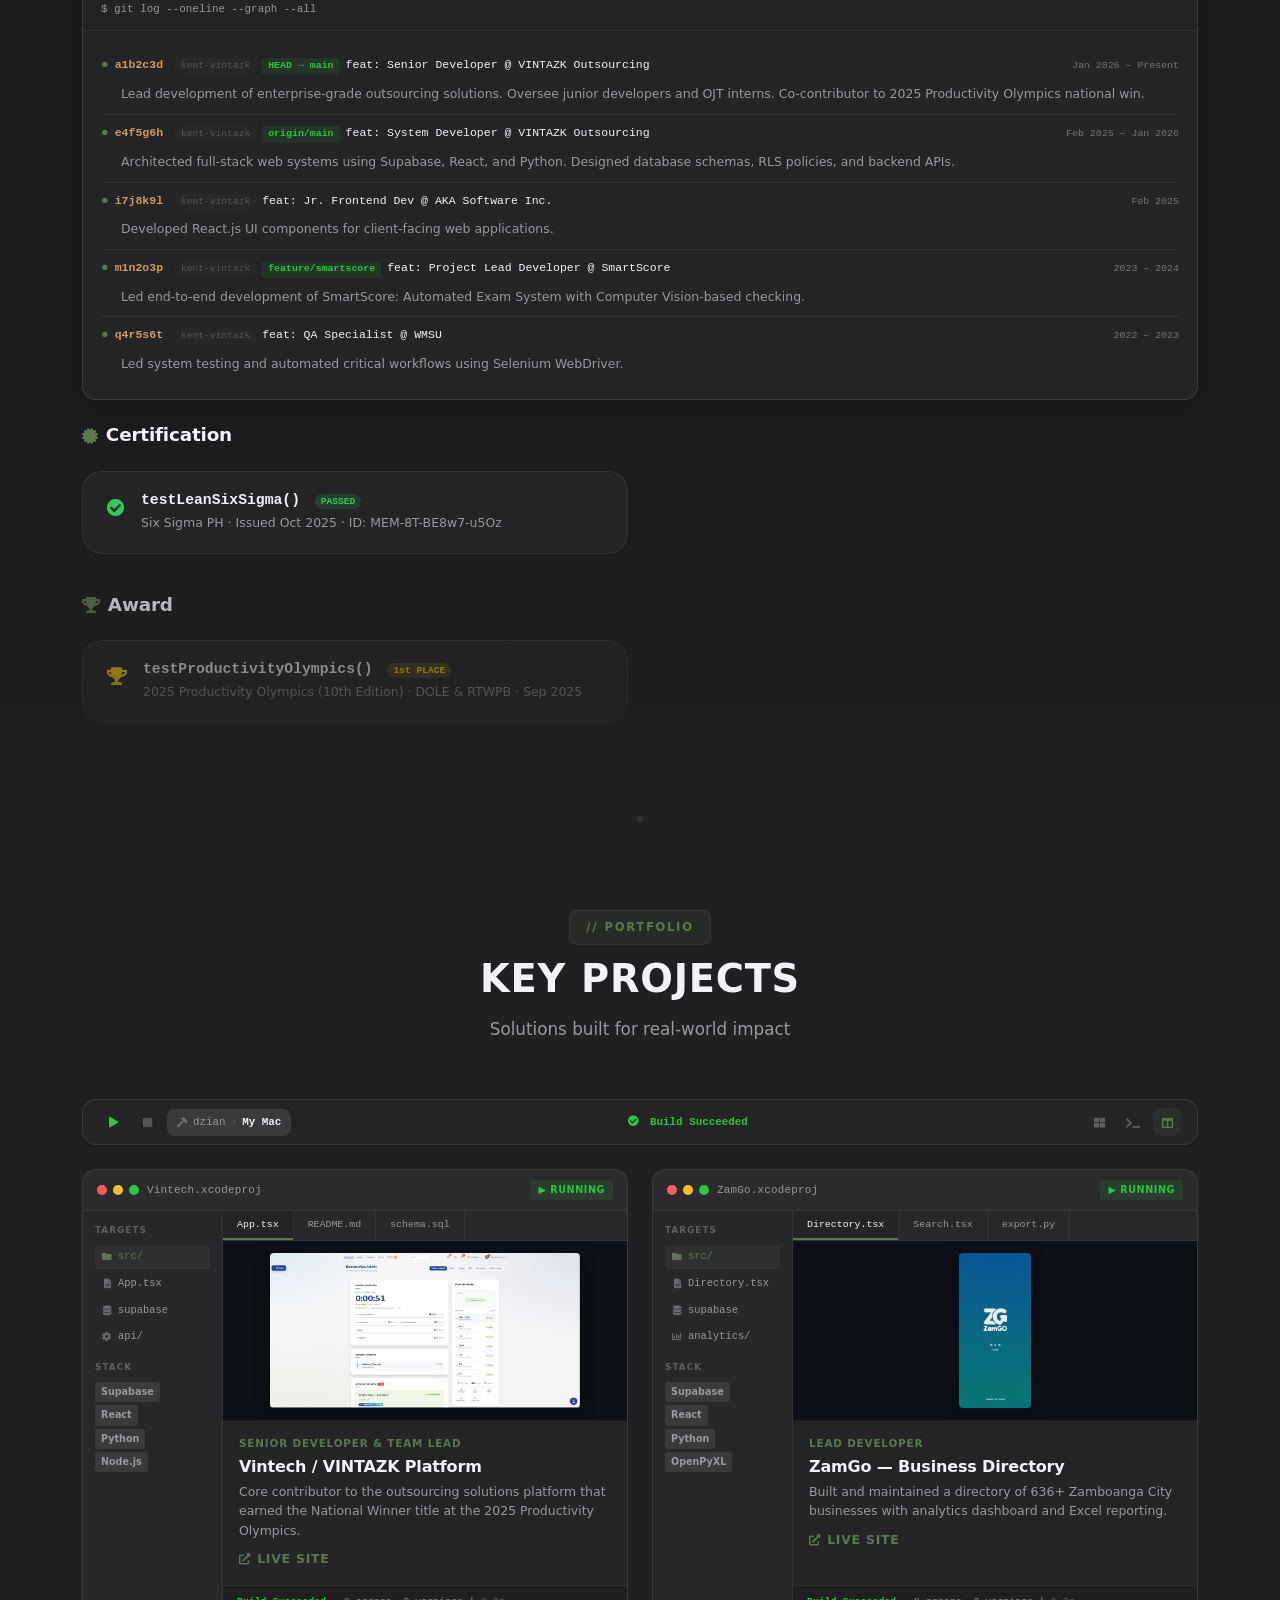
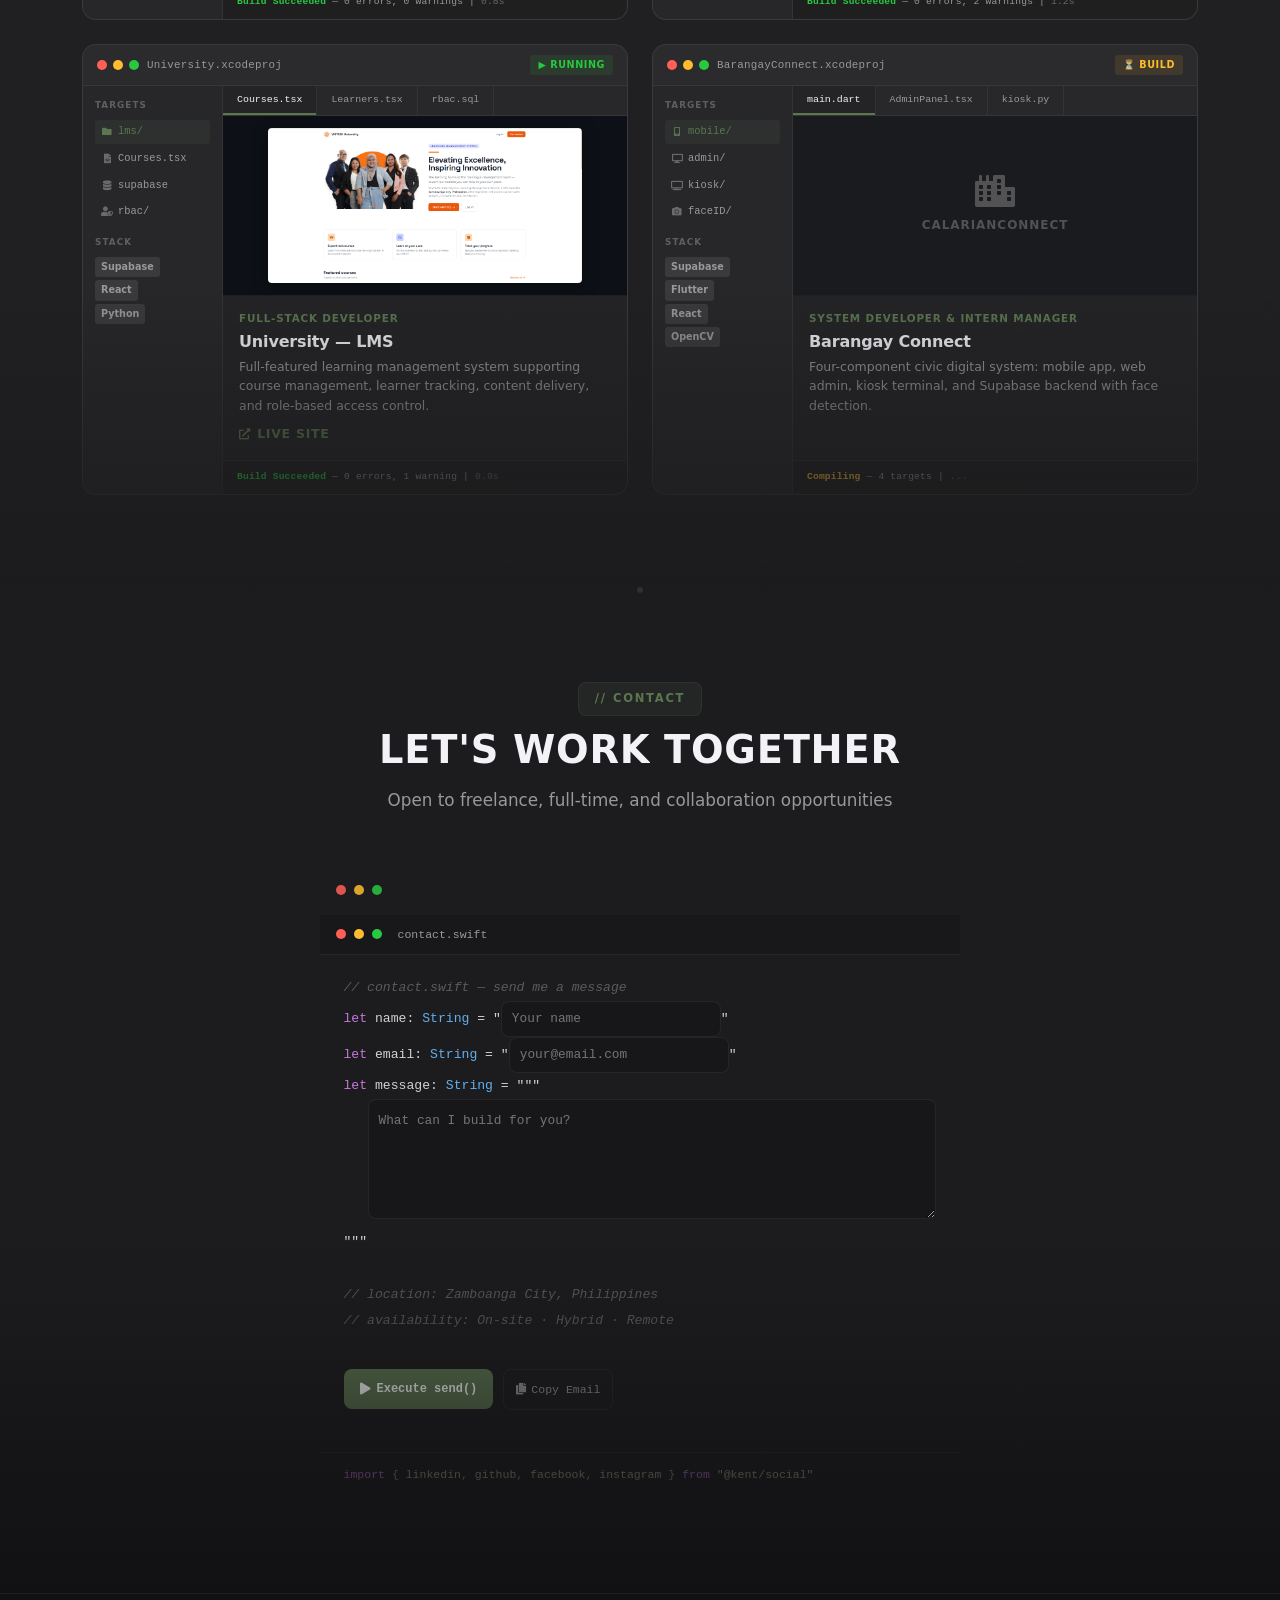
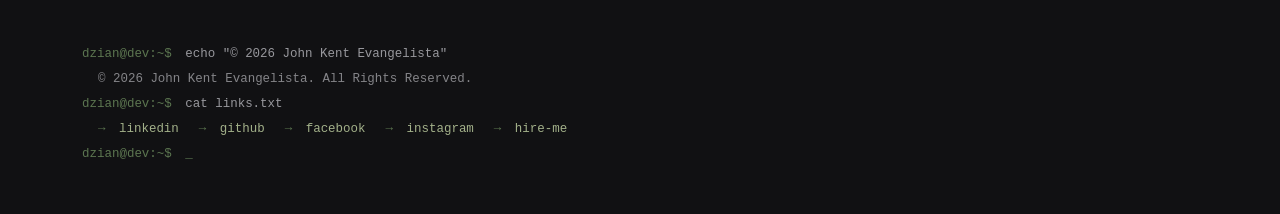
==== commit 78b99c1f: "Acaddemy becomes University, LUMI comes out, Vintazk 360 goes in Renamed site-wide (main, services a" ====
--- a/index.html
+++ b/index.html
@@ -262,7 +262,7 @@
         <div class="chapter-content chapter-center">
           <span class="chapter-label">010 / Continue</span>
           <h2>The Journey<br>Continues</h2>
-          <p>One lantern on this trail is still dark: <strong>LUMI</strong>, in development. There's always another place that needs light — and the next lantern out here could be yours.</p>
+          <p>One lantern on this trail is still dark: <strong>Vintazk 360</strong>, in development. There's always another place that needs light — and the next lantern out here could be yours.</p>
           <div class="chapter-cta">
             <a href="main.html" class="creative-cta-btn"><i class="fas fa-arrow-right"></i> Continue to My Main Site</a>
             <a href="#projects" class="creative-cta-outline" id="creativeProjectsBtn"><i class="fas fa-briefcase"></i> View Portfolio</a>
@@ -929,7 +929,7 @@
           </div>
         </div>
 
-        <!-- Acaddemy — LIVE -->
+        <!-- University — LIVE -->
         <div class="xcode-card tilt-card reveal reveal-delay-3">
           <div class="xcode-titlebar">
             <div class="xcode-dots">
@@ -937,7 +937,7 @@
               <span class="xcode-dot xcode-dot-yellow"></span>
               <span class="xcode-dot xcode-dot-green"></span>
             </div>
-            <span class="xcode-filename">Acaddemy.xcodeproj</span>
+            <span class="xcode-filename">University.xcodeproj</span>
             <span class="xcode-badge">▶ Running</span>
           </div>
           <div class="xcode-body">
@@ -959,62 +959,16 @@
                 <span class="xcode-tab">rbac.sql</span>
               </div>
               <div class="xcode-preview">
-                <img src="images/vintazkUniversity.png" alt="Acaddemy LMS" loading="lazy">
+                <img src="images/University.png" alt="University LMS" loading="lazy">
               </div>
               <div class="xcode-info">
                 <div class="xcode-role">Full-Stack Developer</div>
-                <h4>Acaddemy — LMS</h4>
+                <h4>University — LMS</h4>
                 <p>Full-featured learning management system supporting course management, learner tracking, content delivery, and role-based access control.</p>
-                <a href="https://vintazkacademy.vintazk.com" target="_blank" rel="noopener noreferrer" class="project-link"><i class="fas fa-external-link-alt"></i> Live Site</a>
+                <a href="https://university.vintazk.com" target="_blank" rel="noopener noreferrer" class="project-link"><i class="fas fa-external-link-alt"></i> Live Site</a>
               </div>
               <div class="xcode-console">
                 <span class="xc-ok">Build Succeeded</span> — 0 errors, 1 warning | <span class="xc-time">0.9s</span>
-              </div>
-            </div>
-          </div>
-        </div>
-
-        <!-- LUMI — In Development -->
-        <div class="xcode-card tilt-card reveal reveal-delay-1">
-          <div class="xcode-titlebar">
-            <div class="xcode-dots">
-              <span class="xcode-dot xcode-dot-red"></span>
-              <span class="xcode-dot xcode-dot-yellow"></span>
-              <span class="xcode-dot xcode-dot-green"></span>
-            </div>
-            <span class="xcode-filename">LUMI.xcodeproj</span>
-            <span class="xcode-badge xcode-badge-build">⏳ Build</span>
-          </div>
-          <div class="xcode-body">
-            <div class="xcode-sidebar">
-              <div class="xcode-sidebar-label">TARGETS</div>
-              <div class="xcode-file active"><i class="fas fa-robot"></i> agents/</div>
-              <div class="xcode-file"><i class="fas fa-file-code"></i> Dashboard.tsx</div>
-              <div class="xcode-file"><i class="fas fa-database"></i> supabase</div>
-              <div class="xcode-file"><i class="fas fa-cog"></i> pipeline/</div>
-              <div class="xcode-sidebar-label">STACK</div>
-              <div class="xcode-tag">Python</div>
-              <div class="xcode-tag">React</div>
-              <div class="xcode-tag">Supabase</div>
-              <div class="xcode-tag">n8n</div>
-            </div>
-            <div class="xcode-main">
-              <div class="xcode-tabs">
-                <span class="xcode-tab active">agent.py</span>
-                <span class="xcode-tab">Dashboard.tsx</span>
-                <span class="xcode-tab">pipeline.py</span>
-              </div>
-              <div class="xcode-preview xcode-preview-empty">
-                <i class="fas fa-microchip"></i>
-                <span>LUMI</span>
-              </div>
-              <div class="xcode-info">
-                <div class="xcode-role">Founder & Lead Developer</div>
-                <h4>LUMI — BPO AI Platform</h4>
-                <p>AI platform built to handle real BPO day-to-day operations — automating repetitive tasks, routing workflows, and surfacing insights for agents and managers.</p>
-              </div>
-              <div class="xcode-console">
-                <span class="xc-warn">Compiling</span> — 3 targets | <span class="xc-time">...</span>
               </div>
             </div>
           </div>
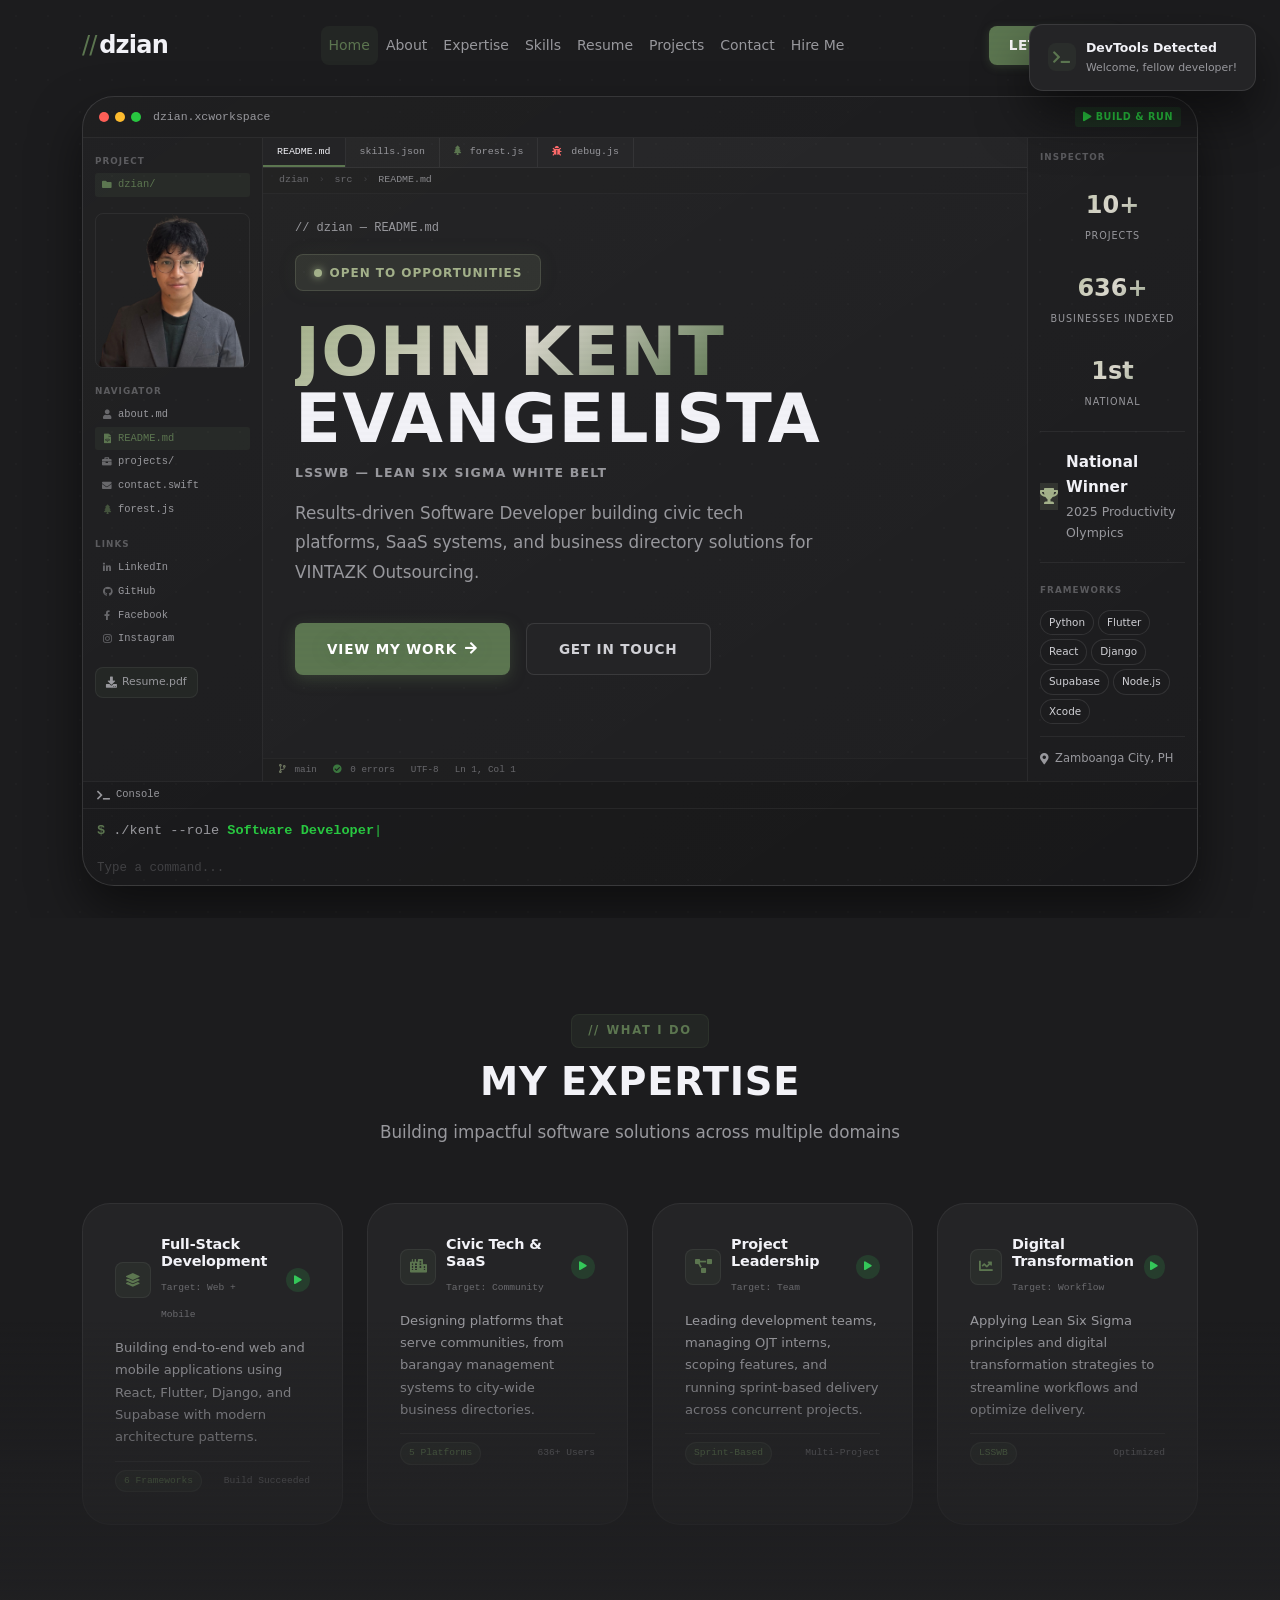
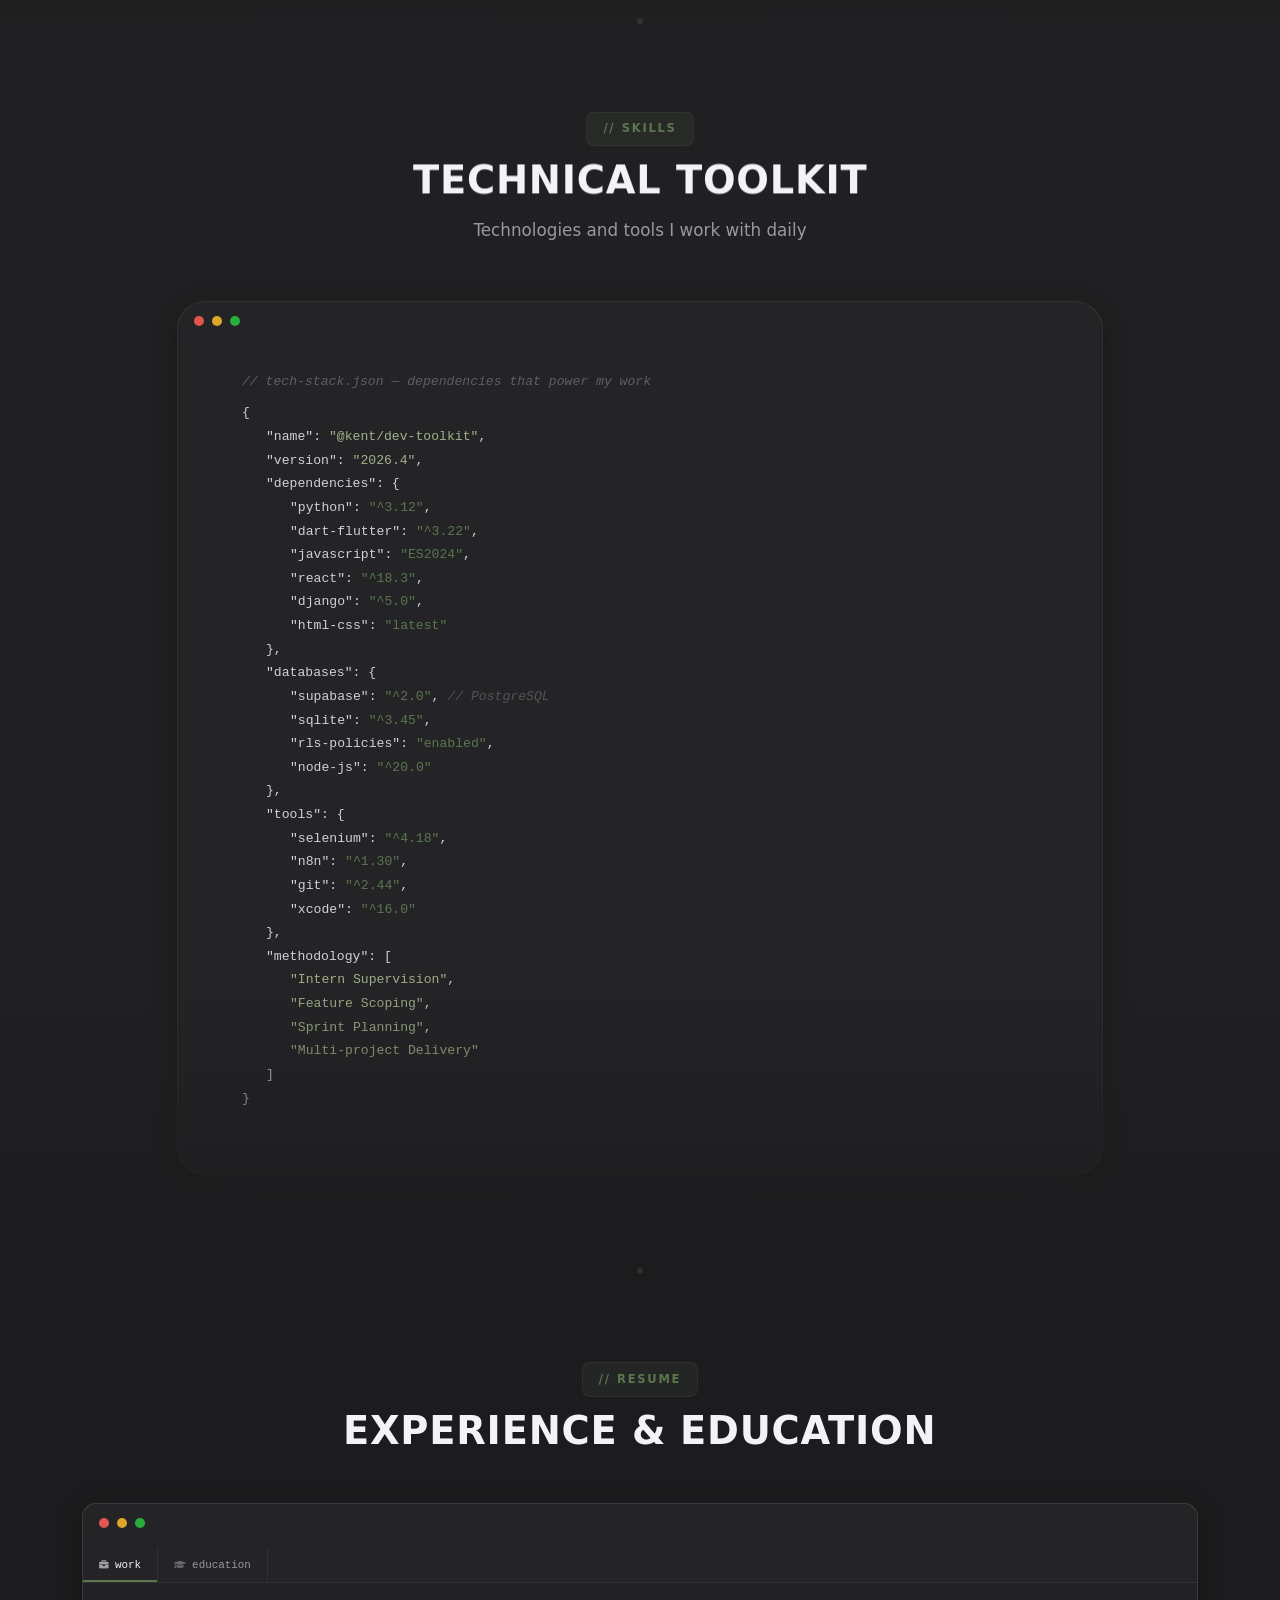
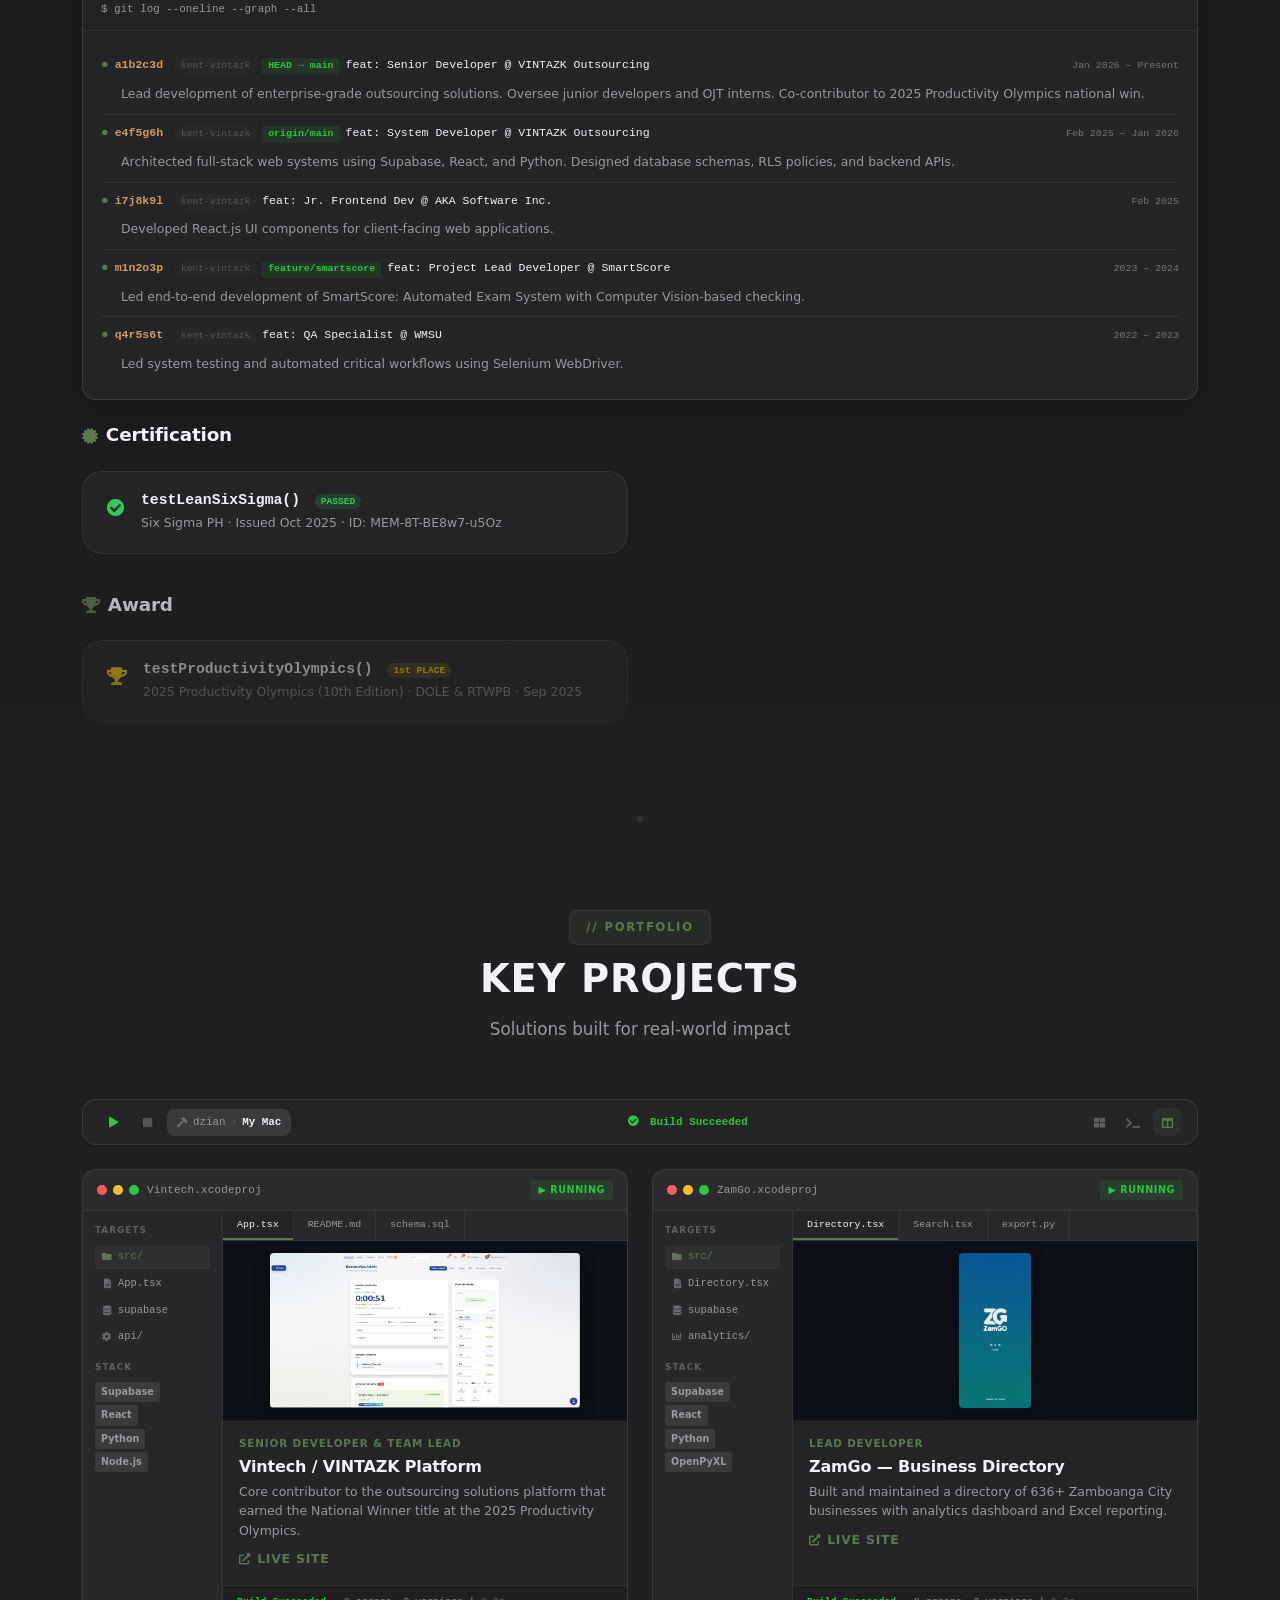
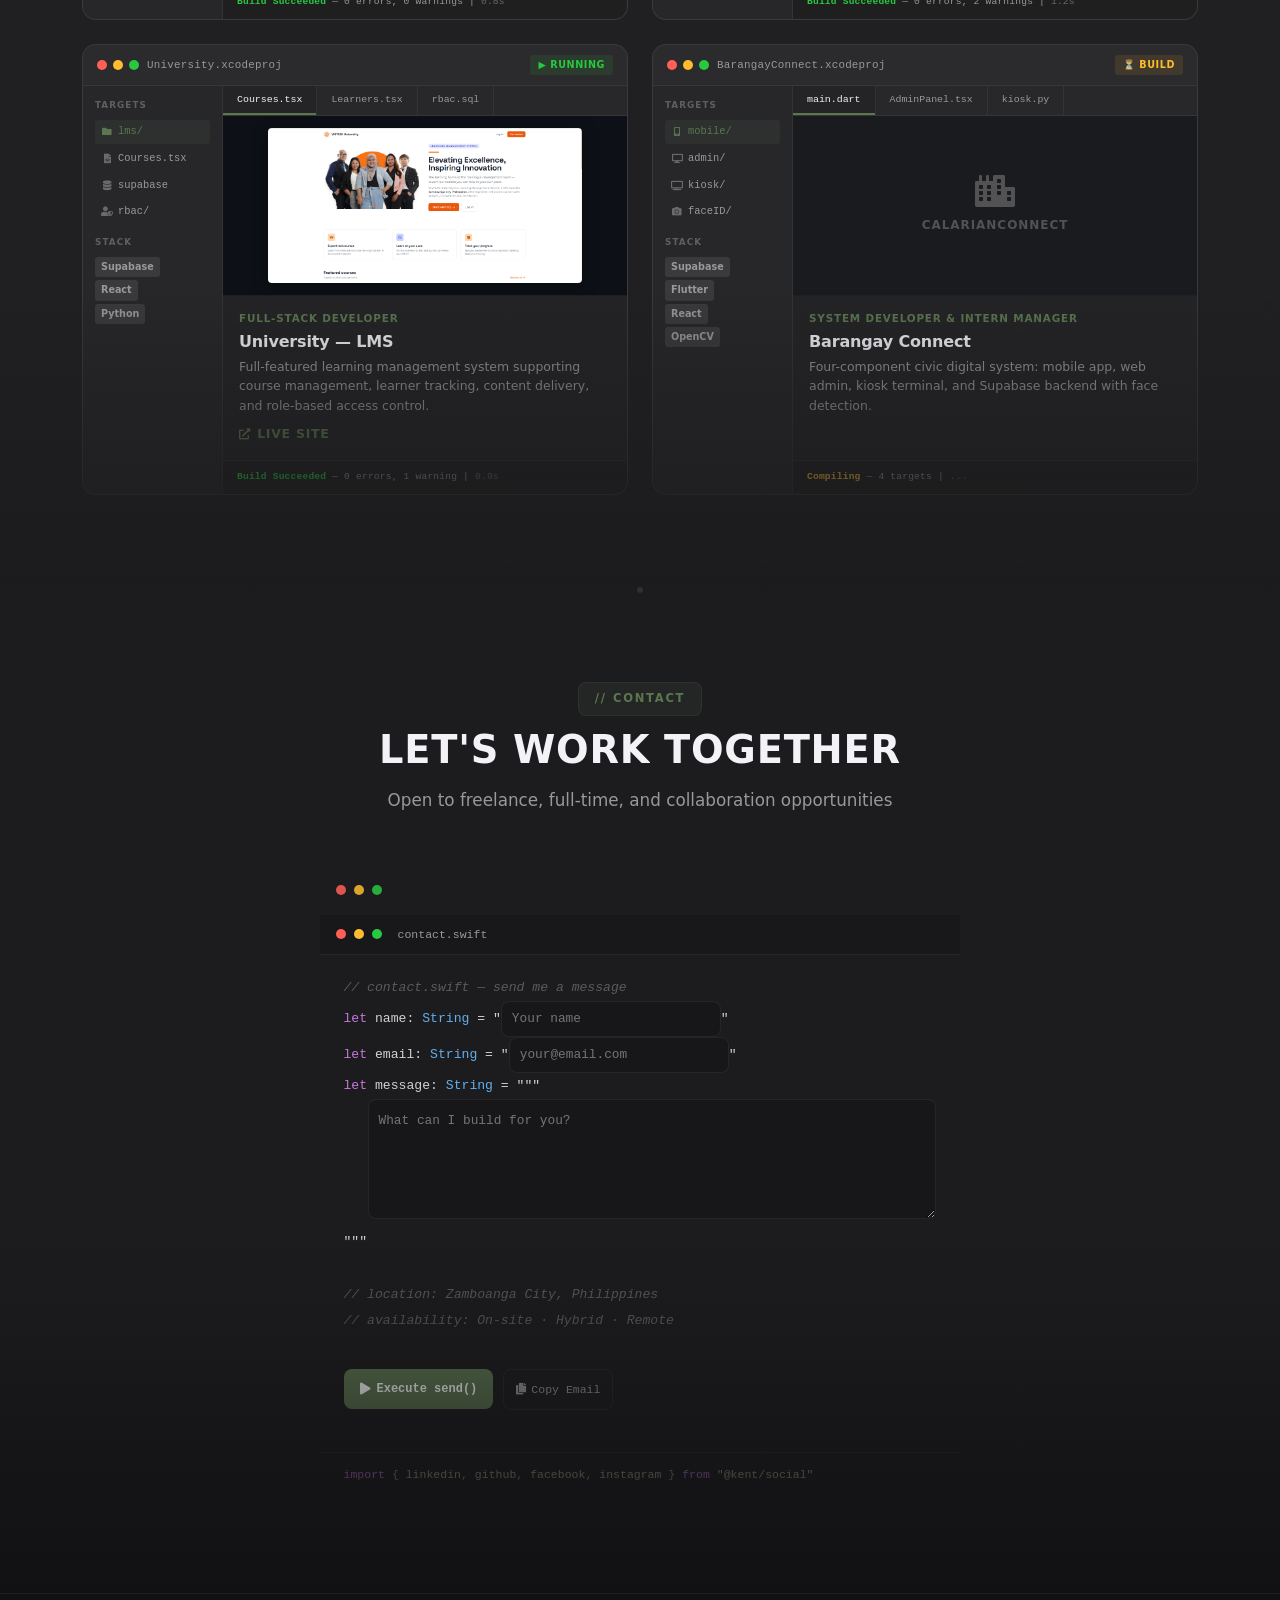
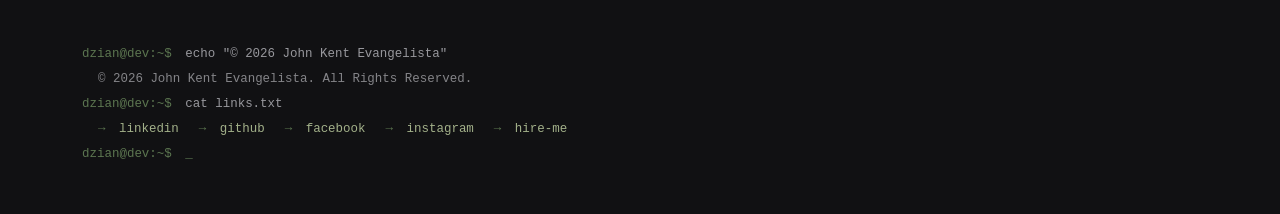
==== commit a45ae5f8: "Remove the pine preloader — it was holding first paint hostage Lighthouse mobile showed four blank f" ====
--- a/index.html
+++ b/index.html
@@ -67,14 +67,6 @@
   <!-- Skip to content (keyboard accessibility) -->
   <a class="skip-link" href="#home">Skip to content</a>
 
-  <!-- No-JS fallback: reveal the static page if the loader's JS never runs -->
-  <noscript>
-    <style>
-      body:not(.loaded) { overflow: auto !important; }
-      #preloader { display: none !important; }
-    </style>
-  </noscript>
-
   <!-- macOS Notification Toast -->
   <div class="mac-toast" id="macToast">
     <div class="mac-toast-icon"><i class="fas fa-check"></i></div>
@@ -270,24 +262,6 @@
         </div>
       </div>
 
-    </div>
-  </div>
-
-  <!-- Branded arrival — the pine grows as the site loads, then the curtain lifts -->
-  <div id="preloader" aria-hidden="true">
-    <div class="pine-loader">
-      <div class="pl-mark">
-        <!-- The Kenney pine itself, baked to flat SVG facets by
-             tools/bake-props/bake-mark.js — same model as the forest, so the
-             loader mark and the world are literally the same tree. -->
-        <img class="pl-pine pl-pine-base" src="images/mark-pine.svg" alt="" decoding="async">
-        <img class="pl-pine pl-pine-fill" id="plFill" src="images/mark-pine.svg" alt="" decoding="async">
-        <span class="pl-ff pl-ff1"></span>
-        <span class="pl-ff pl-ff2"></span>
-      </div>
-      <div class="pl-ground" id="plGround"></div>
-      <div class="pl-brand"><span class="pl-slash">//</span>dzian</div>
-      <div class="pl-pct" id="plPct">0%</div>
     </div>
   </div>
 
--- a/css/style.css
+++ b/css/style.css
@@ -434,8 +434,7 @@
 [data-theme="creative"] .scroll-progress,
 [data-theme="creative"] .scroll-spy-widget,
 [data-theme="creative"] .custom-cursor,
-[data-theme="creative"] .cursor-glow,
-[data-theme="creative"] #preloader {
+[data-theme="creative"] .cursor-glow {
   display: none !important;
 }
 
@@ -1312,48 +1311,9 @@
   transform: translateY(0);
 }
 
-/* ========================================
-   Preloader
-   ======================================== */
-#preloader {
-  position: fixed;
-  top: 0;
-  left: 0;
-  right: 0;
-  bottom: 0;
-  width: 100%;
-  height: 100%;
-  height: 100dvh;
-  background: var(--color-bg);
-  z-index: 9999;
-  display: flex;
-  justify-content: center;
-  align-items: center;
-  overflow: hidden;
-}
-
-/* Extend preloader coverage for Safari overscroll */
-#preloader::before {
-  content: '';
-  position: fixed;
-  top: -100px;
-  left: -100px;
-  right: -100px;
-  bottom: -100px;
-  background: var(--color-bg);
-  z-index: -1;
-}
-
-/* Lock scroll while preloader is active */
-body:not(.loaded) {
-  overflow: hidden;
-}
-
-body.loaded #preloader {
-  opacity: 0;
-  visibility: hidden;
-  transition: opacity 0.5s ease-out 0.2s, visibility 0.5s ease-out 0.2s;
-}
+
+/* (The preloader is gone, and the scroll-lock that hid the page behind it went
+   with it. Nothing here gates document scroll on a JS class any more.) */
 
 /* Terminal window */
 .terminal-preloader {
@@ -5464,75 +5424,3 @@
   backdrop-filter: none !important;
   -webkit-backdrop-filter: none !important;
 }
-
-/* ========================================================================
-   BRANDED ARRIVAL — pine loader (replaces the terminal boot visuals).
-   The reveal contract is unchanged: body.loaded hides #preloader.
-   ======================================================================== */
-#preloader {
-  background: #0C1210;
-}
-body.loaded #preloader {
-  transform: translateY(-100%);
-  transition: transform 0.9s cubic-bezier(0.76, 0, 0.24, 1),
-              opacity 0.6s ease 0.5s, visibility 0s linear 1s;
-}
-.pine-loader {
-  display: flex; flex-direction: column; align-items: center; gap: 18px;
-  padding: 24px;
-}
-.pl-mark { position: relative; width: clamp(110px, 18vw, 170px); }
-.pl-pine { width: 100%; height: auto; display: block; }
-/* Base copy sits nearly black; the lit copy is revealed bottom-up over it, so
-   the pine fills with colour as the page loads. Both are the same asset —
-   the real Kenney pine baked to flat SVG facets. */
-.pl-pine-base { filter: brightness(0.34) saturate(0.6); }
-.pl-pine-fill {
-  position: absolute; inset: 0;
-  filter: brightness(1.5) saturate(1.15);
-  clip-path: inset(100% 0 0 0); /* JS reveals bottom-up as load progresses */
-}
-.pl-brand {
-  font-family: 'SF Mono', 'Fira Code', monospace;
-  font-size: 1.3rem; font-weight: 700; color: #DAD7CD;
-  letter-spacing: -0.02em;
-}
-.pl-slash { color: #A3B18A; }
-.pl-pct {
-  font-family: 'SF Mono', 'Fira Code', monospace;
-  font-size: 0.78rem; font-weight: 600; color: #E8C87A;
-  letter-spacing: 0.18em;
-}
-@media (prefers-reduced-motion: reduce) {
-  body.loaded #preloader { transform: none; transition: opacity 0.3s ease, visibility 0s linear 0.3s; }
-}
-
-/* Loader details — ground line, finish fireflies, settle bounce */
-.pl-ground {
-  width: clamp(120px, 20vw, 190px); height: 2px;
-  background: linear-gradient(90deg, transparent, #A3B18A 30%, #A3B18A 70%, transparent);
-  transform: scaleX(0); transform-origin: center;
-  margin-top: -6px; border-radius: 2px;
-}
-.pl-ff {
-  position: absolute; width: 5px; height: 5px; border-radius: 50%;
-  background: #FFD24A; box-shadow: 0 0 10px 3px rgba(255, 210, 74, 0.35);
-  opacity: 0;
-}
-.pl-ff1 { right: -10%; top: 24%; }
-.pl-ff2 { left: -7%; top: 58%; background: #E8C87A; }
-#preloader.pl-done .pl-ff { animation: plFfBlink 1.4s ease-in-out infinite alternate; }
-#preloader.pl-done .pl-mark { animation: plSettle 0.5s cubic-bezier(0.34, 1.56, 0.64, 1); }
-@keyframes plFfBlink {
-  from { opacity: 0.9; }
-  to   { opacity: 0.35; }
-}
-@keyframes plSettle {
-  0%   { transform: scale(1); }
-  40%  { transform: scale(1.05); }
-  100% { transform: scale(1); }
-}
-@media (prefers-reduced-motion: reduce) {
-  #preloader.pl-done .pl-ff, #preloader.pl-done .pl-mark { animation: none; }
-  #preloader.pl-done .pl-ff { opacity: 0.7; }
-}
